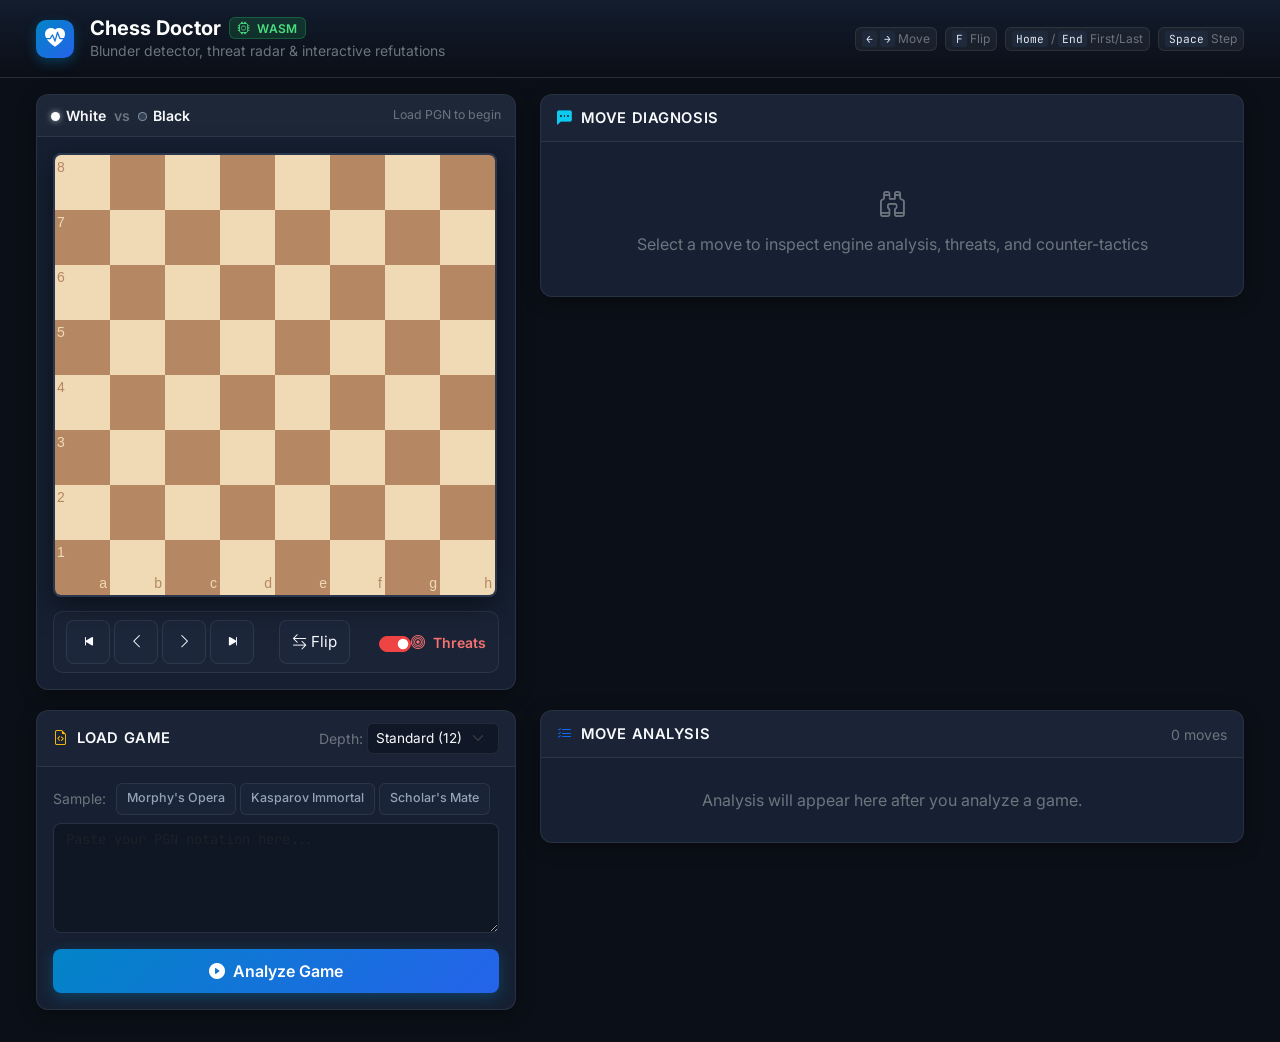
==== templates/index.html @ 9e450add "modernize ui styling with dark theme and mobile responsive layout" ====
<!DOCTYPE html>
<html lang="en">
<head>
    <meta charset="UTF-8">
    <meta name="viewport" content="width=device-width, initial-scale=1.0, viewport-fit=cover">
    <title>Chess Doctor - Intelligent Game Analysis</title>
    
    <!-- Google Fonts: Inter & JetBrains Mono -->
    <link rel="preconnect" href="https://fonts.googleapis.com">
    <link rel="preconnect" href="https://fonts.gstatic.com" crossorigin>
    <link href="https://fonts.googleapis.com/css2?family=Inter:wght@400;500;600;700&family=JetBrains+Mono:wght@400;500;600;700&display=swap" rel="stylesheet">

    <!-- CSS Dependencies -->
    <link rel="stylesheet" href="https://cdn.jsdelivr.net/npm/bootstrap@5.3.2/dist/css/bootstrap.min.css">
    <link rel="stylesheet" href="https://cdn.jsdelivr.net/npm/bootstrap-icons@1.11.1/font/bootstrap-icons.css">
    <link rel="stylesheet" href="css/chessboard-1.0.0.css">
    
    <style>
        :root {
            --bg-base: #0b0f17;
            --bg-surface: #121a29;
            --bg-card: #162032;
            --bg-card-hover: #1c2940;
            --bg-input: #0f1624;
            --border-subtle: rgba(255, 255, 255, 0.08);
            --border-medium: rgba(255, 255, 255, 0.14);
            --text-primary: #f8fafc;
            --text-secondary: #94a3b8;
            --text-muted: #64748b;
            --accent-primary: #38bdf8;
            --accent-hover: #0ea5e9;
            --accent-glow: rgba(56, 189, 248, 0.25);
            
            /* Move qualities */
            --color-blunder: #ef4444;
            --color-mistake: #f97316;
            --color-inaccuracy: #eab308;
            --color-good: #22c55e;
            --color-brilliant: #38bdf8;
            --color-great: #818cf8;
            --color-book: #d97706;
        }

        * {
            box-sizing: border-box;
        }

        body {
            background-color: var(--bg-base);
            color: var(--text-primary);
            font-family: 'Inter', -apple-system, BlinkMacSystemFont, 'Segoe UI', Roboto, sans-serif;
            min-height: 100vh;
            margin: 0;
            padding: 0 0 2rem 0;
            -webkit-font-smoothing: antialiased;
        }

        /* App Header */
        .app-header {
            background: linear-gradient(180deg, #131d2e 0%, rgba(11, 15, 23, 0.8) 100%);
            border-bottom: 1px solid var(--border-subtle);
            padding: 1rem 0;
            backdrop-filter: blur(10px);
            position: sticky;
            top: 0;
            z-index: 100;
        }

        .header-logo {
            display: inline-flex;
            align-items: center;
            justify-content: center;
            width: 38px;
            height: 38px;
            border-radius: 10px;
            background: linear-gradient(135deg, #0284c7 0%, #2563eb 100%);
            color: white;
            box-shadow: 0 4px 12px rgba(2, 132, 199, 0.35);
        }

        .badge-wasm {
            background: rgba(34, 197, 94, 0.15);
            color: #4ade80;
            border: 1px solid rgba(34, 197, 94, 0.3);
            font-size: 0.75rem;
            font-weight: 600;
            letter-spacing: 0.02em;
            padding: 4px 8px;
            border-radius: 6px;
        }

        .hotkey-pill {
            background: rgba(255, 255, 255, 0.05);
            border: 1px solid var(--border-subtle);
            border-radius: 6px;
            padding: 2px 6px;
            font-size: 0.75rem;
        }

        .hotkey-pill kbd {
            background: #1e293b;
            color: #e2e8f0;
            border-radius: 3px;
            padding: 1px 4px;
            font-size: 0.7rem;
            font-family: 'JetBrains Mono', monospace;
        }

        /* Responsive App Layout */
        .max-w-7xl {
            max-width: 1240px;
            margin: 0 auto;
            padding-left: 1rem;
            padding-right: 1rem;
        }

        /* Desktop Layout (min-width: 992px): 2 Columns */
        @media (min-width: 992px) {
            .app-grid {
                display: grid;
                grid-template-columns: minmax(360px, 480px) 1fr;
                grid-template-rows: auto auto;
                column-gap: 1.5rem;
                row-gap: 1.25rem;
                align-items: start;
            }
            .panel-board {
                grid-column: 1;
                grid-row: 1;
            }
            .panel-pgn {
                grid-column: 1;
                grid-row: 2;
                display: block !important;
            }
            .panel-explanation {
                grid-column: 2;
                grid-row: 1;
            }
            .panel-movelist {
                grid-column: 2;
                grid-row: 2;
                display: block !important;
            }
            .panel-mobile-tabs {
                display: none !important;
            }
        }

        /* Mobile Layout (max-width: 991px): 1 Stacked Column */
        @media (max-width: 991px) {
            .app-grid {
                display: flex;
                flex-direction: column;
                gap: 1rem;
            }
            .panel-board {
                order: 1;
            }
            .panel-explanation {
                order: 2;
            }
            .panel-mobile-tabs {
                order: 3;
                display: block !important;
            }
            .panel-movelist {
                order: 4;
            }
            .panel-pgn {
                order: 5;
            }
            .d-mobile-none {
                display: none !important;
            }
        }

        /* Modern Card Component */
        .card-dark {
            background-color: var(--bg-card);
            border: 1px solid var(--border-subtle);
            border-radius: 12px;
            overflow: hidden;
            box-shadow: 0 4px 20px -2px rgba(0, 0, 0, 0.4);
        }

        .card-header-clean {
            background: rgba(255, 255, 255, 0.02);
            border-bottom: 1px solid var(--border-subtle);
            padding: 12px 16px;
        }

        .card-body-clean {
            padding: 16px;
        }

        .panel-title {
            font-size: 0.92rem;
            font-weight: 600;
            color: var(--text-primary);
            text-transform: uppercase;
            letter-spacing: 0.04em;
        }

        /* Chessboard Styling */
        .chessboard-wrapper {
            position: relative;
            width: 100%;
            max-width: 480px;
            margin: 0 auto;
        }

        .board-container {
            position: relative;
            width: 100%;
            overflow: visible;
        }

        #board {
            width: 100%;
            aspect-ratio: 1 / 1;
        }

        /* Style chessboard.js border */
        .board-b72b1 {
            border: 2px solid #2a374f !important;
            border-radius: 8px;
            overflow: hidden;
            box-shadow: 0 8px 30px rgba(0, 0, 0, 0.5);
        }

        #arrow-svg {
            position: absolute;
            top: 0;
            left: 0;
            width: 100%;
            height: 100%;
            pointer-events: none;
            z-index: 1000;
        }

        /* Arrow SVG Styles */
        .arrow-current {
            stroke: rgba(56, 189, 248, 0.85);
            stroke-width: 7px;
        }
        .arrow-better {
            stroke: rgba(34, 197, 94, 0.85);
            stroke-width: 7px;
        }
        .arrow-threat {
            stroke: rgba(239, 68, 68, 0.9);
            stroke-width: 6px;
        }
        .arrow-opponent-threat {
            stroke: rgba(244, 63, 94, 0.9);
            stroke-width: 6px;
            stroke-dasharray: 6, 4;
        }

        .arrow-head-current {
            fill: rgba(56, 189, 248, 0.85);
        }
        .arrow-head-better {
            fill: rgba(34, 197, 94, 0.85);
        }
        .arrow-head-threat {
            fill: rgba(239, 68, 68, 0.9);
        }
        .arrow-head-opponent-threat {
            fill: rgba(244, 63, 94, 0.9);
        }

        /* Square Annotations */
        .square-annotation {
            position: absolute;
            width: 12.5%;
            height: 12.5%;
            z-index: 9999;
            pointer-events: none;
            box-sizing: border-box;
        }

        .square-annotation::before {
            content: attr(data-symbol);
            position: absolute;
            top: 3px;
            right: 3px;
            color: white;
            font-weight: 800;
            font-size: 0.85rem;
            text-align: center;
            font-family: 'JetBrains Mono', monospace;
            border-radius: 50%;
            width: 1.4rem;
            height: 1.4rem;
            display: flex;
            justify-content: center;
            align-items: center;
            line-height: 1;
            box-shadow: 0 2px 8px rgba(0, 0, 0, 0.6);
        }

        .annotation-blunder::before {
            background-color: var(--color-blunder);
        }
        .annotation-mistake::before {
            background-color: var(--color-mistake);
        }
        .annotation-inaccuracy::before {
            background-color: var(--color-inaccuracy);
            color: #0b0f17;
        }

        /* Board Controls Bar */
        .board-controls-bar {
            display: flex;
            align-items: center;
            justify-content: space-between;
            flex-wrap: wrap;
            gap: 8px;
            margin-top: 12px;
            padding: 8px 12px;
            background: rgba(255, 255, 255, 0.02);
            border: 1px solid var(--border-subtle);
            border-radius: 10px;
        }

        .btn-control {
            background: #1c273c;
            color: var(--text-primary);
            border: 1px solid var(--border-subtle);
            border-radius: 8px;
            min-height: 44px;
            min-width: 44px;
            padding: 8px 12px;
            display: inline-flex;
            align-items: center;
            justify-content: center;
            font-size: 0.95rem;
            transition: all 0.15s ease-in-out;
            cursor: pointer;
        }

        .btn-control:hover {
            background: #243350;
            color: var(--accent-primary);
            border-color: rgba(56, 189, 248, 0.3);
        }

        .btn-control:active {
            background: #0284c7;
            color: #ffffff;
            transform: scale(0.98);
        }

        .board-nav-group {
            display: flex;
            gap: 4px;
        }

        .threat-switch-container {
            display: inline-flex;
            align-items: center;
            margin-bottom: 0;
            min-height: 44px;
            padding-left: 2.8em;
        }

        .form-check-input:checked {
            background-color: #ef4444;
            border-color: #ef4444;
        }

        /* Game Info Strip */
        .game-info-strip {
            padding: 10px 14px;
            background: rgba(255, 255, 255, 0.03);
            border-bottom: 1px solid var(--border-subtle);
            font-size: 0.88rem;
        }

        .player-dot {
            display: inline-block;
            width: 9px;
            height: 9px;
            border-radius: 50%;
            margin-right: 6px;
        }
        .white-dot {
            background-color: #f8fafc;
            box-shadow: 0 0 6px rgba(255, 255, 255, 0.6);
        }
        .black-dot {
            background-color: #334155;
            border: 1px solid rgba(255, 255, 255, 0.4);
        }

        /* Mobile Segmented Tabs */
        .segmented-tabs {
            display: flex;
            background: #101726;
            border: 1px solid var(--border-subtle);
            border-radius: 10px;
            padding: 4px;
            gap: 4px;
        }

        .tab-btn {
            flex: 1;
            min-height: 44px;
            border-radius: 8px;
            border: none;
            background: transparent;
            color: var(--text-secondary);
            font-weight: 600;
            font-size: 0.9rem;
            display: inline-flex;
            align-items: center;
            justify-content: center;
            cursor: pointer;
            transition: all 0.15s ease-in-out;
        }

        .tab-btn.active {
            background: #1e293b;
            color: var(--accent-primary);
            box-shadow: 0 2px 8px rgba(0, 0, 0, 0.3);
            border: 1px solid rgba(56, 189, 248, 0.25);
        }

        .badge-count {
            background: rgba(255, 255, 255, 0.1);
            color: var(--text-primary);
            font-size: 0.75rem;
            padding: 2px 6px;
            border-radius: 10px;
            margin-left: 6px;
        }

        /* Move Explanation Card */
        .card-explanation {
            min-height: 180px;
        }

        .move-quality-indicator {
            display: inline-block;
            width: 8px;
            height: 8px;
            border-radius: 50%;
            margin-right: 6px;
            flex-shrink: 0;
        }

        .quality-blunder { background-color: var(--color-blunder); box-shadow: 0 0 6px var(--color-blunder); }
        .quality-mistake { background-color: var(--color-mistake); box-shadow: 0 0 6px var(--color-mistake); }
        .quality-inaccuracy { background-color: var(--color-inaccuracy); box-shadow: 0 0 6px var(--color-inaccuracy); }
        .quality-good { background-color: var(--color-good); }
        .quality-brilliant { background-color: var(--color-brilliant); box-shadow: 0 0 8px var(--color-brilliant); }
        .quality-great { background-color: var(--color-great); }
        .quality-book { background-color: var(--color-book); }

        .blunder { color: var(--color-blunder); font-weight: 600; }
        .mistake { color: var(--color-mistake); font-weight: 600; }
        .inaccuracy { color: var(--color-inaccuracy); font-weight: 600; }
        .good-move { color: var(--color-good); }
        .brilliant { color: var(--color-brilliant); font-weight: bold; text-shadow: 0 0 8px rgba(56, 189, 248, 0.4); }
        .great { color: var(--color-great); font-weight: bold; }
        .book { color: var(--color-book); }

        .badge-quality {
            font-size: 0.75rem;
            font-weight: 700;
            letter-spacing: 0.04em;
            padding: 4px 8px;
            border-radius: 6px;
        }

        .badge-blunder { background: rgba(239, 68, 68, 0.2); color: #f87171; border: 1px solid rgba(239, 68, 68, 0.4); }
        .badge-mistake { background: rgba(249, 115, 22, 0.2); color: #fb923c; border: 1px solid rgba(249, 115, 22, 0.4); }
        .badge-inaccuracy { background: rgba(234, 179, 8, 0.2); color: #facc15; border: 1px solid rgba(234, 179, 8, 0.4); }
        .badge-good-move { background: rgba(34, 197, 94, 0.2); color: #4ade80; border: 1px solid rgba(34, 197, 94, 0.4); }
        .badge-brilliant { background: rgba(56, 189, 248, 0.2); color: #38bdf8; border: 1px solid rgba(56, 189, 248, 0.4); }
        .badge-great { background: rgba(129, 140, 248, 0.2); color: #a5b4fc; border: 1px solid rgba(129, 140, 248, 0.4); }
        .badge-book { background: rgba(217, 119, 6, 0.2); color: #fbbf24; border: 1px solid rgba(217, 119, 6, 0.4); }

        .tag-pill {
            background: rgba(255, 255, 255, 0.05);
            color: var(--text-secondary);
            border: 1px solid var(--border-subtle);
            font-size: 0.75rem;
            font-weight: 500;
            padding: 3px 8px;
            border-radius: 6px;
        }

        .threat-created-box {
            background: rgba(239, 68, 68, 0.1);
            border: 1px solid rgba(239, 68, 68, 0.25);
            border-radius: 8px;
            padding: 10px 12px;
        }

        .text-threat {
            color: #f87171;
        }

        .badge-better {
            background: rgba(34, 197, 94, 0.2);
            color: #4ade80;
            border: 1px solid rgba(34, 197, 94, 0.4);
            font-size: 0.85rem;
            padding: 4px 8px;
        }

        .badge-eval {
            background: #1e293b;
            color: var(--text-primary);
            border: 1px solid var(--border-subtle);
            font-size: 0.85rem;
            padding: 4px 8px;
        }

        /* Variation boxes */
        .variation-box {
            border-radius: 8px;
            padding: 12px;
        }

        .box-refutation {
            background: rgba(239, 68, 68, 0.07);
            border: 1px solid rgba(239, 68, 68, 0.25);
            border-left: 4px solid var(--color-blunder);
        }

        .box-better {
            background: rgba(34, 197, 94, 0.07);
            border: 1px solid rgba(34, 197, 94, 0.25);
            border-left: 4px solid var(--color-good);
        }

        .principal-variation {
            font-family: 'JetBrains Mono', monospace;
            font-size: 0.88rem;
            line-height: 1.5;
            padding: 8px 10px;
            border-radius: 6px;
            background: rgba(0, 0, 0, 0.25);
            color: var(--text-primary);
        }

        .principal-variation.clickable {
            cursor: pointer;
            transition: background-color 0.15s ease-in-out;
        }

        .principal-variation.clickable:hover {
            background-color: rgba(255, 255, 255, 0.08);
        }

        .btn-play-better {
            background: rgba(34, 197, 94, 0.15);
            color: #4ade80;
            border: 1px solid rgba(34, 197, 94, 0.35);
            min-height: 38px;
            border-radius: 6px;
            font-weight: 500;
            font-size: 0.85rem;
            padding: 6px 14px;
            transition: all 0.15s;
        }

        .btn-play-better:hover {
            background: #22c55e;
            color: #0b0f17;
        }

        .btn-play-refutation {
            background: rgba(239, 68, 68, 0.15);
            color: #f87171;
            border: 1px solid rgba(239, 68, 68, 0.35);
            min-height: 38px;
            border-radius: 6px;
            font-weight: 500;
            font-size: 0.85rem;
            padding: 6px 14px;
            transition: all 0.15s;
        }

        .btn-play-refutation:hover {
            background: #ef4444;
            color: white;
        }

        .btn-return {
            background: linear-gradient(135deg, #0284c7 0%, #2563eb 100%);
            border: none;
            color: white;
            font-weight: 600;
            border-radius: 8px;
            box-shadow: 0 4px 14px rgba(2, 132, 199, 0.35);
            transition: all 0.15s;
        }

        .btn-return:hover {
            opacity: 0.95;
            transform: translateY(-1px);
        }

        .alert-danger-dark {
            background: rgba(239, 68, 68, 0.15);
            border: 1px solid rgba(239, 68, 68, 0.3);
            color: #fca5a5;
            border-radius: 8px;
            padding: 10px 14px;
        }

        .alert-success-dark {
            background: rgba(34, 197, 94, 0.15);
            border: 1px solid rgba(34, 197, 94, 0.3);
            color: #86efac;
            border-radius: 8px;
            padding: 10px 14px;
        }

        .alert-info-dark {
            background: rgba(56, 189, 248, 0.15);
            border: 1px solid rgba(56, 189, 248, 0.3);
            color: #bae6fd;
            border-radius: 8px;
            padding: 10px 14px;
        }

        /* Move List Container */
        .analysis-container {
            max-height: 380px;
            overflow-y: auto;
            padding: 6px;
            -webkit-overflow-scrolling: touch;
        }

        /* Sleek dark scrollbars */
        .analysis-container::-webkit-scrollbar,
        .pgn-textarea::-webkit-scrollbar {
            width: 6px;
            height: 6px;
        }
        .analysis-container::-webkit-scrollbar-track,
        .pgn-textarea::-webkit-scrollbar-track {
            background: rgba(255, 255, 255, 0.02);
            border-radius: 4px;
        }
        .analysis-container::-webkit-scrollbar-thumb,
        .pgn-textarea::-webkit-scrollbar-thumb {
            background: rgba(255, 255, 255, 0.15);
            border-radius: 4px;
        }
        .analysis-container::-webkit-scrollbar-thumb:hover,
        .pgn-textarea::-webkit-scrollbar-thumb:hover {
            background: rgba(255, 255, 255, 0.25);
        }

        .move-pair {
            display: grid;
            grid-template-columns: 46px 1fr 1fr;
            align-items: center;
            border-bottom: 1px solid rgba(255, 255, 255, 0.04);
            font-family: 'JetBrains Mono', monospace;
            padding: 2px 4px;
        }

        .move-number {
            color: var(--text-muted);
            font-size: 0.84rem;
            padding-left: 4px;
        }

        .white-move, .black-move {
            padding: 7px 10px;
            min-height: 38px;
            border-radius: 6px;
            cursor: pointer;
            display: flex;
            align-items: center;
            gap: 6px;
            font-size: 0.9rem;
            transition: background-color 0.15s ease-in-out;
            color: #e2e8f0;
        }

        .white-move:hover, .black-move:hover {
            background-color: rgba(255, 255, 255, 0.06);
        }

        .white-move.active, .black-move.active {
            background-color: rgba(56, 189, 248, 0.2);
            color: var(--accent-primary);
            font-weight: 700;
            outline: 1px solid rgba(56, 189, 248, 0.45);
        }

        .empty-state {
            padding: 3rem 1rem;
            text-align: center;
        }

        /* PGN & Controls Card */
        .select-dark {
            background-color: #101726;
            border: 1px solid var(--border-subtle);
            color: var(--text-primary);
            border-radius: 6px;
            font-size: 0.85rem;
        }
        .select-dark:focus {
            background-color: #101726;
            color: var(--text-primary);
            border-color: var(--accent-primary);
            box-shadow: 0 0 0 0.25rem var(--accent-glow);
        }

        .sample-games-bar {
            display: flex;
            align-items: center;
            flex-wrap: wrap;
            gap: 6px;
        }

        .btn-sample {
            background: #1a2438;
            color: var(--text-secondary);
            border: 1px solid var(--border-subtle);
            border-radius: 6px;
            font-size: 0.78rem;
            font-weight: 500;
            padding: 4px 10px;
            min-height: 32px;
            transition: all 0.15s;
        }

        .btn-sample:hover {
            background: #22314d;
            color: var(--accent-primary);
            border-color: rgba(56, 189, 248, 0.3);
        }

        .pgn-textarea {
            background-color: var(--bg-input);
            border: 1px solid var(--border-subtle);
            color: #f1f5f9;
            font-family: 'JetBrains Mono', monospace;
            font-size: 0.86rem;
            line-height: 1.4;
            border-radius: 8px;
            resize: vertical;
        }

        /* Ensure 16px min on mobile to prevent iOS auto-zoom */
        @media (max-width: 768px) {
            .pgn-textarea {
                font-size: 16px;
            }
        }

        .pgn-textarea:focus {
            background-color: var(--bg-input);
            color: #ffffff;
            border-color: var(--accent-primary);
            box-shadow: 0 0 0 0.25rem var(--accent-glow);
        }

        .pulse-glow {
            animation: glowPulse 0.6s ease-out;
        }

        @keyframes glowPulse {
            0% { box-shadow: 0 0 0 0 rgba(56, 189, 248, 0.6); }
            100% { box-shadow: 0 0 0 10px rgba(56, 189, 248, 0); }
        }

        .btn-analyze {
            background: linear-gradient(135deg, #0284c7 0%, #2563eb 100%);
            border: none;
            color: white;
            font-weight: 600;
            min-height: 44px;
            border-radius: 8px;
            box-shadow: 0 4px 14px rgba(2, 132, 199, 0.35);
            transition: all 0.15s;
        }

        .btn-analyze:hover:not(:disabled) {
            opacity: 0.92;
            transform: translateY(-1px);
        }

        .btn-analyze:disabled {
            opacity: 0.6;
            cursor: not-allowed;
        }

        .btn-cancel {
            background: transparent;
            color: #f87171;
            border: 1px solid rgba(239, 68, 68, 0.4);
            min-height: 44px;
            border-radius: 8px;
            font-weight: 500;
            padding: 8px 16px;
        }

        .btn-cancel:hover {
            background: rgba(239, 68, 68, 0.15);
            color: #ef4444;
            border-color: #ef4444;
        }

        .progress-box {
            background: #101726;
            border: 1px solid var(--border-subtle);
            border-radius: 8px;
            padding: 10px 14px;
        }

        .progress-dark {
            background-color: #1e293b;
            border-radius: 6px;
            overflow: hidden;
        }
    </style>
</head>
<body>
    <!-- App Navigation Header -->
    <header class="app-header mb-3">
        <div class="container-fluid max-w-7xl d-flex justify-content-between align-items-center">
            <div class="d-flex align-items-center gap-3">
                <div class="header-logo">
                    <i class="bi bi-heart-pulse-fill fs-5"></i>
                </div>
                <div>
                    <h1 class="h5 mb-0 fw-bold text-white d-flex align-items-center gap-2">
                        Chess Doctor
                        <span class="badge badge-wasm"><i class="bi bi-cpu me-1"></i> WASM</span>
                    </h1>
                    <p class="text-secondary small mb-0 d-none d-sm-block">Blunder detector, threat radar & interactive refutations</p>
                </div>
            </div>
            <div class="d-none d-md-flex align-items-center gap-2 text-secondary small">
                <span class="hotkey-pill"><kbd>←</kbd> <kbd>→</kbd> Move</span>
                <span class="hotkey-pill"><kbd>F</kbd> Flip</span>
                <span class="hotkey-pill"><kbd>Home</kbd> / <kbd>End</kbd> First/Last</span>
                <span class="hotkey-pill"><kbd>Space</kbd> Step</span>
            </div>
        </div>
    </header>

    <!-- Main Content Grid -->
    <main class="container-fluid max-w-7xl">
        <div class="app-grid">
            <!-- 1. BOARD PANEL -->
            <section class="panel-board" aria-label="Chessboard">
                <div class="card-dark card-board">
                    <!-- Game Info Header Strip -->
                    <div class="game-info-strip" id="gameInfo">
                        <div class="d-flex align-items-center justify-content-between">
                            <span class="game-players text-light fw-semibold">
                                <span class="player-dot white-dot"></span>White
                                <span class="text-secondary mx-1">vs</span>
                                <span class="player-dot black-dot"></span>Black
                            </span>
                            <span class="text-secondary small">Load PGN to begin</span>
                        </div>
                    </div>

                    <!-- Chessboard Wrapper with SVG overlay -->
                    <div class="p-3">
                        <div class="chessboard-wrapper">
                            <div class="board-container">
                                <div id="board"></div>
                                <svg id="arrow-svg"></svg>
                            </div>
                        </div>

                        <!-- Board Navigation Controls -->
                        <div class="board-controls-bar">
                            <div class="board-nav-group" role="group" aria-label="Move navigation">
                                <button id="btnFirst" class="btn btn-control" title="First Move (Home)" aria-label="First Move">
                                    <i class="bi bi-skip-start-fill"></i>
                                </button>
                                <button id="btnPrev" class="btn btn-control" title="Previous Move (Left Arrow)" aria-label="Previous Move">
                                    <i class="bi bi-chevron-left"></i>
                                </button>
                                <button id="btnNext" class="btn btn-control" title="Next Move (Right Arrow)" aria-label="Next Move">
                                    <i class="bi bi-chevron-right"></i>
                                </button>
                                <button id="btnLast" class="btn btn-control" title="Last Move (End)" aria-label="Last Move">
                                    <i class="bi bi-skip-end-fill"></i>
                                </button>
                            </div>

                            <button id="btnFlip" class="btn btn-control" title="Flip Board Orientation (F)" aria-label="Flip Board">
                                <i class="bi bi-arrow-left-right me-1"></i> Flip
                            </button>

                            <div class="form-check form-switch threat-switch-container">
                                <input class="form-check-input" type="checkbox" id="toggleThreats" checked>
                                <label class="form-check-label text-threat small fw-semibold" for="toggleThreats">
                                    <i class="bi bi-bullseye me-1"></i> Threats
                                </label>
                            </div>
                        </div>
                    </div>
                </div>
            </section>

            <!-- 2. EXPLANATION PANEL -->
            <section class="panel-explanation" aria-label="Move Analysis Explanation">
                <div class="card-dark card-explanation">
                    <div class="card-header-clean d-flex justify-content-between align-items-center">
                        <span class="panel-title">
                            <i class="bi bi-chat-left-dots-fill text-info me-2"></i>Move Diagnosis
                        </span>
                    </div>
                    <div class="card-body-clean" id="moveExplanation">
                        <div class="empty-state py-4 text-center">
                            <i class="bi bi-binoculars text-secondary fs-3 mb-2 d-block"></i>
                            <p class="text-secondary mb-0">Select a move to inspect engine analysis, threats, and counter-tactics</p>
                        </div>
                    </div>
                </div>
            </section>

            <!-- 3. MOBILE TABS SWITCHER (Visible only < 992px) -->
            <div class="panel-mobile-tabs">
                <div class="segmented-tabs w-100">
                    <button type="button" class="tab-btn active" id="tabPgnBtn">
                        <i class="bi bi-file-earmark-text me-1"></i> Game & PGN
                    </button>
                    <button type="button" class="tab-btn" id="tabMovesBtn">
                        <i class="bi bi-list-ol me-1"></i> Moves <span id="movesBadge" class="badge-count">0</span>
                    </button>
                </div>
            </div>

            <!-- 4. MOVELIST PANEL -->
            <section class="panel-movelist d-mobile-none" id="panelMovelist" aria-label="Move List">
                <div class="card-dark card-movelist">
                    <div class="card-header-clean d-flex justify-content-between align-items-center">
                        <span class="panel-title">
                            <i class="bi bi-list-check text-primary me-2"></i>Move Analysis
                        </span>
                        <span id="moveCountSummary" class="text-secondary small">0 moves</span>
                    </div>
                    <div class="analysis-container" id="analysisContainer">
                        <div class="empty-state py-4 text-center">
                            <p class="text-secondary mb-0">Analysis will appear here after you analyze a game.</p>
                        </div>
                    </div>
                </div>
            </section>

            <!-- 5. PGN INPUT & ENGINE SETTINGS PANEL -->
            <section class="panel-pgn" id="panelPgn" aria-label="PGN Input and Engine Settings">
                <div class="card-dark card-pgn">
                    <div class="card-header-clean d-flex justify-content-between align-items-center flex-wrap gap-2">
                        <span class="panel-title">
                            <i class="bi bi-file-earmark-code text-warning me-2"></i>Load Game
                        </span>
                        <div class="d-flex align-items-center gap-1">
                            <label for="analysisDepth" class="small text-secondary mb-0">Depth:</label>
                            <select id="analysisDepth" class="form-select form-select-sm select-dark" style="width: auto;" title="Higher depth provides deeper tactics and higher accuracy">
                                <option value="10">Fast (10)</option>
                                <option value="12" selected>Standard (12)</option>
                                <option value="14">Deep (14)</option>
                                <option value="16">Master (16)</option>
                            </select>
                        </div>
                    </div>
                    <div class="card-body-clean">
                        <!-- Sample Games Quick Picks -->
                        <div class="sample-games-bar mb-2">
                            <span class="small text-secondary me-1">Sample:</span>
                            <div class="d-flex flex-wrap gap-1">
                                <button type="button" class="btn btn-sample" data-sample="opera" title="Paul Morphy's famous 1858 Opera Game sacrifice masterpiece">Morphy's Opera</button>
                                <button type="button" class="btn btn-sample" data-sample="kasparov" title="Kasparov vs Topalov 1999 immortal tactical king hunt">Kasparov Immortal</button>
                                <button type="button" class="btn btn-sample" data-sample="scholar" title="Fast 4-move blunder and checkmate demonstration">Scholar's Mate</button>
                            </div>
                        </div>

                        <!-- PGN Textarea -->
                        <textarea class="form-control pgn-textarea" id="pgnInput" rows="5" placeholder="Paste your PGN notation here..."></textarea>

                        <div class="d-flex align-items-center gap-2 mt-3">
                            <button id="analyzeBtn" class="btn btn-analyze flex-grow-1">
                                <i class="bi bi-play-circle-fill me-1"></i> Analyze Game
                            </button>
                            <button id="cancelAnalyzeBtn" class="btn btn-cancel d-none">
                                <i class="bi bi-x-circle me-1"></i> Cancel
                            </button>
                        </div>

                        <!-- In-Browser Analysis Progress Bar -->
                        <div id="analysisProgressContainer" class="progress-box mt-3 d-none">
                            <div class="d-flex justify-content-between align-items-center mb-1">
                                <span id="progressText" class="small fw-semibold text-info">Initializing Stockfish WASM...</span>
                                <span id="progressPercent" class="badge bg-info text-dark font-monospace">0%</span>
                            </div>
                            <div class="progress progress-dark" style="height: 8px;">
                                <div id="progressBar" class="progress-bar progress-bar-striped progress-bar-animated bg-info" role="progressbar" style="width: 0%"></div>
                            </div>
                        </div>
                    </div>
                </div>
            </section>
        </div>
    </main>

    <!-- JavaScript Dependencies -->
    <script src="https://cdn.jsdelivr.net/npm/bootstrap@5.3.2/dist/js/bootstrap.bundle.min.js"></script>
    <script src="https://cdn.jsdelivr.net/npm/jquery@3.7.1/dist/jquery.min.js"></script>
    <script src="js/chess.min.js"></script>
    <script src="js/chessboard-1.0.0.js"></script>
    <script src="js/chess-evaluator.js"></script>
    <script src="js/opening-detector.js"></script>
    <script src="js/situation-recognizer.js"></script>
    <script src="js/browser-analyzer.js"></script>
    <script>
        $(document).ready(function() {
            // Initialize Chessboard & Chess engine state
            const board = Chessboard('board', {
                position: 'start',
                pieceTheme: 'img/chesspieces/wikipedia/{piece}.png'
            });
            const chess = new Chess();
            let analysisData = null;
            let currentMoveIndex = -1;
            let moves = [];
            let moveHistory = [];
            let isPlayingVariation = false;
            let animationSpeed = 1000;
            let animationTimeout = null;
            let browserDoctor = null;

            // Sample games presets
            const SAMPLE_GAMES = {
                opera: `[Event "Paris"]\n[Site "Paris FRA"]\n[Date "1858.??.??"]\n[White "Paul Morphy"]\n[Black "Duke Karl / Count Isouard"]\n[Result "1-0"]\n\n1. e4 e5 2. Nf3 d6 3. d4 Bg4 4. dxe5 Bxf3 5. Qxf3 dxe5 6. Bc4 Nf6 7. Qb3 Qe7 8. Nc3 c6 9. Bg5 b5 10. Nxb5 cxb5 11. Bxb5+ Nbd7 12. O-O-O Rd8 13. Rxd7 Rxd7 14. Rd1 Qe6 15. Bxd7+ Nxd7 16. Qb8+ Nxb8 17. Rd8# 1-0`,
                scholar: `[Event "Casual Game"]\n[Site "Chess Doctor"]\n[Date "2024.??.??"]\n[White "Scholar's Attacker"]\n[Black "Defender"]\n[Result "1-0"]\n\n1. e4 e5 2. Qh5 Nc6 3. Bc4 Nf6 4. Qxf7# 1-0`,
                kasparov: `[Event "Hoogovens"]\n[Site "Wijk aan Zee NED"]\n[Date "1999.01.20"]\n[White "Garry Kasparov"]\n[Black "Veselin Topalov"]\n[Result "1-0"]\n\n1. e4 d6 2. d4 Nf6 3. Nc3 g6 4. Be3 Bg7 5. Qd2 c6 6. f3 b5 7. Nge2 Nbd7 8. Bh6 Bxh6 9. Qxh6 Bb7 10. a3 e5 11. O-O-O Qe7 12. Kb1 a6 13. Nc1 O-O-O 14. Nb3 exd4 15. Rxd4 c5 16. Rd1 Nb6 17. g3 Kb8 18. Na5 Ba8 19. Bh3 d5 20. Qf4+ Ka7 21. Rhe1 d4 22. Nd5 Nbxd5 23. exd5 Qd6 24. Rxd4 cxd4 25. Re7+ Kb6 26. Qxd4+ Kxa5 27. b4+ Ka4 28. Qc3 Qxd5 29. Ra7 Bb7 30. Rxb7 Qc4 31. Qxf6 Kxa3 32. Qxa6+ Kxb4 33. c3+ Kxc3 34. Qa1+ Kd2 35. Qb2+ Kd1 36. Bf1 Rd2 37. Rd7 Rxd7 38. Bxc4 bxc4 39. Qxh8 Rd3 40. Qa8 c3 41. Qa4+ Ke1 42. f4 f5 43. Kc1 Rd2 44. Qa7 1-0`
            };

            // DOM elements
            const pgnInput = document.getElementById('pgnInput');
            const analyzeBtn = document.getElementById('analyzeBtn');
            const cancelAnalyzeBtn = document.getElementById('cancelAnalyzeBtn');
            const analysisContainer = document.getElementById('analysisContainer');
            const moveExplanation = document.getElementById('moveExplanation');
            const gameInfo = document.getElementById('gameInfo');
            const btnFirst = document.getElementById('btnFirst');
            const btnPrev = document.getElementById('btnPrev');
            const btnNext = document.getElementById('btnNext');
            const btnLast = document.getElementById('btnLast');
            const btnFlip = document.getElementById('btnFlip');
            const arrowSvg = document.getElementById('arrow-svg');
            const boardContainer = document.querySelector('.board-container');
            const tabMovesBtn = document.getElementById('tabMovesBtn');
            const tabPgnBtn = document.getElementById('tabPgnBtn');
            const panelMovelist = document.getElementById('panelMovelist');
            const panelPgn = document.getElementById('panelPgn');
            const toggleThreats = document.getElementById('toggleThreats');

            // Responsive Mobile Tab Switcher
            function switchMobileTab(tab) {
                if (!tabMovesBtn || !tabPgnBtn || !panelMovelist || !panelPgn) return;
                if (tab === 'moves') {
                    tabMovesBtn.classList.add('active');
                    tabPgnBtn.classList.remove('active');
                    panelMovelist.classList.remove('d-mobile-none');
                    panelPgn.classList.add('d-mobile-none');
                } else {
                    tabPgnBtn.classList.add('active');
                    tabMovesBtn.classList.remove('active');
                    panelPgn.classList.remove('d-mobile-none');
                    panelMovelist.classList.add('d-mobile-none');
                }
            }

            if (tabMovesBtn && tabPgnBtn) {
                tabMovesBtn.addEventListener('click', () => switchMobileTab('moves'));
                tabPgnBtn.addEventListener('click', () => switchMobileTab('pgn'));
            }

            // Ensure SVG dimensions match board exactly
            function updateSvgDimensions() {
                const boardEl = document.getElementById('board');
                if (boardEl && arrowSvg) {
                    const boardRect = boardEl.getBoundingClientRect();
                    arrowSvg.setAttribute('width', boardRect.width);
                    arrowSvg.setAttribute('height', boardRect.width);
                }
            }
            
            setTimeout(updateSvgDimensions, 100);

            // Set up SVG arrowhead marker definitions
            setupArrowMarkers();

            // Event listeners
            analyzeBtn.addEventListener('click', analyzeGame);
            if (cancelAnalyzeBtn) {
                cancelAnalyzeBtn.addEventListener('click', function() {
                    if (browserDoctor) {
                        browserDoctor.cancel();
                    }
                });
            }

            btnFirst.addEventListener('click', goToFirstMove);
            btnPrev.addEventListener('click', goToPrevMove);
            btnNext.addEventListener('click', goToNextMove);
            btnLast.addEventListener('click', goToLastMove);
            
            // Flip board functionality
            function flipBoard() {
                board.flip();
                updateSvgDimensions();
                if (currentMoveIndex >= 0) {
                    drawMoveArrows(currentMoveIndex);
                }
            }
            if (btnFlip) {
                btnFlip.addEventListener('click', flipBoard);
            }

            if (toggleThreats) {
                toggleThreats.addEventListener('change', function() {
                    if (currentMoveIndex >= 0) {
                        drawMoveArrows(currentMoveIndex);
                    }
                });
            }

            // Sample games button click handler
            document.querySelectorAll('.btn-sample').forEach(btn => {
                btn.addEventListener('click', function() {
                    const sampleKey = this.dataset.sample;
                    if (SAMPLE_GAMES[sampleKey]) {
                        pgnInput.value = SAMPLE_GAMES[sampleKey];
                        pgnInput.classList.add('pulse-glow');
                        setTimeout(() => pgnInput.classList.remove('pulse-glow'), 600);
                        
                        if (sampleKey === 'kasparov') {
                            const depthEl = document.getElementById('analysisDepth');
                            if (depthEl) depthEl.value = '10';
                        }
                    }
                });
            });

            // Keyboard navigation listener (←, →, Home, End, F, Space)
            document.addEventListener('keydown', function(e) {
                const activeTag = document.activeElement ? document.activeElement.tagName.toLowerCase() : '';
                if (activeTag === 'input' || activeTag === 'textarea' || activeTag === 'select') {
                    return;
                }

                if (e.key === 'ArrowLeft') {
                    e.preventDefault();
                    goToPrevMove();
                } else if (e.key === 'ArrowRight') {
                    e.preventDefault();
                    goToNextMove();
                } else if (e.key === 'Home') {
                    e.preventDefault();
                    goToFirstMove();
                } else if (e.key === 'End') {
                    e.preventDefault();
                    goToLastMove();
                } else if (e.key === 'f' || e.key === 'F') {
                    e.preventDefault();
                    flipBoard();
                } else if (e.key === ' ' || e.code === 'Space') {
                    e.preventDefault();
                    if (isPlayingVariation) {
                        returnToGamePosition();
                    } else {
                        goToNextMove();
                    }
                }
            });

            // Set up SVG arrow markers
            function setupArrowMarkers() {
                const defs = document.createElementNS('http://www.w3.org/2000/svg', 'defs');
                
                const createMarker = (id, className) => {
                    const marker = document.createElementNS('http://www.w3.org/2000/svg', 'marker');
                    marker.setAttribute('id', id);
                    marker.setAttribute('markerWidth', '6');
                    marker.setAttribute('markerHeight', '4');
                    marker.setAttribute('refX', '4');
                    marker.setAttribute('refY', '2');
                    marker.setAttribute('orient', 'auto');
                    const polygon = document.createElementNS('http://www.w3.org/2000/svg', 'polygon');
                    polygon.setAttribute('points', '0 0, 6 2, 0 4');
                    polygon.setAttribute('class', className);
                    marker.appendChild(polygon);
                    return marker;
                };

                defs.appendChild(createMarker('arrowhead-current', 'arrow-head-current'));
                defs.appendChild(createMarker('arrowhead-better', 'arrow-head-better'));
                defs.appendChild(createMarker('arrowhead-threat', 'arrow-head-threat'));
                defs.appendChild(createMarker('arrowhead-opponent-threat', 'arrow-head-opponent-threat'));

                arrowSvg.appendChild(defs);
            }

            // Handle completed game analysis data
            function handleAnalysisResult(data) {
                if (!data) return;
                
                analysisData = data;
                displayGameInfo(data.game_info || {});
                moves = data.moves || [];
                
                if (moves.length === 0) {
                    analysisContainer.innerHTML = '<div class="alert alert-warning m-2">No moves were analyzed. Please check your PGN format.</div>';
                    return;
                }

                preprocessMoves();
                displayAnalysis(moves);
                goToFirstMove();

                // On mobile, switch to Moves tab automatically when ready
                if (window.innerWidth < 992) {
                    switchMobileTab('moves');
                }
            }

            // Analyze game function (In-Browser WebAssembly)
            async function analyzeGame() {
                const pgn = pgnInput.value.trim();
                if (!pgn) {
                    alert('Please paste a PGN to analyze or select a sample game.');
                    return;
                }
                
                const analysisDepth = parseInt(document.getElementById('analysisDepth')?.value || '12', 10);

                chess.reset();
                board.position('start');
                clearArrows();
                clearSquareAnnotations();
                analysisContainer.innerHTML = '<div class="empty-state py-4 text-center"><p class="text-secondary mb-0">Engine analyzing positions...</p></div>';
                moveExplanation.innerHTML = `
                    <div class="empty-state py-4 text-center">
                        <i class="bi bi-hourglass-split text-info fs-3 mb-2 d-block"></i>
                        <p class="text-secondary mb-0">Analyzing moves with Stockfish WASM (Depth ${analysisDepth})...</p>
                    </div>`;
                currentMoveIndex = -1;
                moveHistory = [];

                const progressContainer = document.getElementById('analysisProgressContainer');
                const progressBar = document.getElementById('progressBar');
                const progressText = document.getElementById('progressText');
                const progressPercent = document.getElementById('progressPercent');
                const cancelBtn = document.getElementById('cancelAnalyzeBtn');

                if (progressContainer) progressContainer.classList.remove('d-none');
                if (cancelBtn) cancelBtn.classList.remove('d-none');
                analyzeBtn.disabled = true;
                if (progressBar) progressBar.style.width = '0%';
                if (progressPercent) progressPercent.textContent = '0%';
                if (progressText) progressText.textContent = `Initializing Stockfish WASM (Depth ${analysisDepth})...`;

                if (!browserDoctor) {
                    browserDoctor = new BrowserChessDoctor();
                }

                const onProgress = (prog) => {
                    if (progressBar) progressBar.style.width = `${prog.percentage}%`;
                    if (progressPercent) progressPercent.textContent = `${prog.percentage}%`;
                    if (progressText) {
                        progressText.textContent = `Move ${prog.ply} of ${prog.totalPlies} (${prog.move}) • Depth ${prog.depth || analysisDepth}`;
                    }
                };

                try {
                    const data = await browserDoctor.analyzeGame(pgn, onProgress, analysisDepth);
                    if (data.errors && data.errors.length > 0 && (!data.moves || data.moves.length === 0)) {
                        throw new Error(data.errors.join(', '));
                    }
                    handleAnalysisResult(data);
                } catch (error) {
                    analysisContainer.innerHTML = `<div class="alert alert-danger m-2">${error.message}</div>`;
                    console.error('Browser analysis error:', error);
                } finally {
                    if (progressContainer) progressContainer.classList.add('d-none');
                    if (cancelBtn) cancelBtn.classList.add('d-none');
                    analyzeBtn.disabled = false;
                }
            }

            // Preprocess moves to calculate from/to squares
            function preprocessMoves() {
                chess.reset();
                moveHistory = [];
                
                moves.forEach((move, index) => {
                    try {
                        const currentFen = chess.fen();
                        const chessMove = chess.move(move.move);
                        
                        if (chessMove) {
                            moveHistory.push({
                                from: chessMove.from,
                                to: chessMove.to,
                                fen: currentFen
                            });
                            
                            if (move.quality !== 'good move' && move.analysis && move.analysis.best_move) {
                                const tempChess = new Chess(currentFen);
                                try {
                                    let betterMove = null;
                                    try {
                                        betterMove = tempChess.move(move.analysis.best_move);
                                    } catch (e) {
                                        if (move.analysis.best_move.length >= 4) {
                                            try {
                                                betterMove = tempChess.move({
                                                    from: move.analysis.best_move.substring(0, 2),
                                                    to: move.analysis.best_move.substring(2, 4),
                                                    promotion: move.analysis.best_move.length > 4 ? move.analysis.best_move[4] : undefined
                                                });
                                            } catch (e2) {}
                                        }
                                    }
                                    
                                    if (!betterMove && move.analysis.principal_variation) {
                                        const pvMoves = parsePrincipalVariation(move.analysis.principal_variation, currentFen);
                                        if (pvMoves.length > 0) {
                                            betterMove = {
                                                from: pvMoves[0].from,
                                                to: pvMoves[0].to,
                                                san: pvMoves[0].san,
                                                promotion: pvMoves[0].promotion
                                            };
                                        }
                                    }
                                    
                                    if (betterMove) {
                                        moves[index].betterMoveData = {
                                            from: betterMove.from,
                                            to: betterMove.to,
                                            san: betterMove.san,
                                            promotion: betterMove.promotion
                                        };
                                    }
                                } catch (e) {
                                    console.error('Error parsing better move:', move.analysis.best_move, e);
                                }
                            }
                        }
                    } catch (e) {
                        console.error('Error preprocessing move:', move.move, e);
                    }
                });
                
                chess.reset();
            }

            // Display game info in top header strip
            function displayGameInfo(info) {
                if (!info) return;
                const whitePlayer = info.white || 'White';
                const blackPlayer = info.black || 'Black';
                const event = info.event || '';
                const date = info.date || '';
                const result = info.result || '';
                
                gameInfo.innerHTML = `
                    <div class="d-flex align-items-center justify-content-between flex-wrap gap-1">
                        <div class="d-flex align-items-center gap-2">
                            <span class="game-players text-light fw-bold">
                                <span class="player-dot white-dot"></span>${whitePlayer}
                                <span class="text-secondary mx-1">vs</span>
                                <span class="player-dot black-dot"></span>${blackPlayer}
                            </span>
                            ${result ? `<span class="badge bg-dark text-light border border-secondary small">${result}</span>` : ''}
                        </div>
                        ${(event || date) ? `<div class="text-secondary small text-truncate" style="max-width: 250px;">${event ? event : ''}${event && date ? ' • ' : ''}${date ? date : ''}</div>` : ''}
                    </div>
                `;
            }

            // Display analysis move pairs
            function displayAnalysis(moves) {
                if (!moves || moves.length === 0) {
                    analysisContainer.innerHTML = '<div class="empty-state py-4 text-center"><p class="text-secondary mb-0">No moves to analyze.</p></div>';
                    return;
                }
                
                const movesByNumber = {};
                moves.forEach(move => {
                    if (!movesByNumber[move.move_number]) {
                        movesByNumber[move.move_number] = { white: null, black: null };
                    }
                    if (move.is_white) {
                        movesByNumber[move.move_number].white = move;
                    } else {
                        movesByNumber[move.move_number].black = move;
                    }
                });
                
                let html = '<div class="move-list-table">';
                
                Object.keys(movesByNumber).sort((a, b) => parseInt(a) - parseInt(b)).forEach(moveNumber => {
                    const movePair = movesByNumber[moveNumber];
                    html += `<div class="move-pair">`;
                    html += `<div class="move-number">${moveNumber}.</div>`;
                    
                    // White move
                    if (movePair.white) {
                        const whiteIndex = moves.findIndex(m => m.move_number === parseInt(moveNumber) && m.is_white);
                        const whiteQuality = getQualityClass(movePair.white.detailed_quality || movePair.white.quality);
                        const dotClass = whiteQuality === 'good-move' ? 'good' : whiteQuality;
                        html += `<div class="white-move ${whiteQuality}" data-index="${whiteIndex}" id="move-${whiteIndex}">`;
                        html += `<span class="move-quality-indicator quality-${dotClass}"></span>`;
                        html += `<span>${movePair.white.move}</span>`;
                        html += `</div>`;
                    } else {
                        html += `<div class="white-move"></div>`;
                    }
                    
                    // Black move
                    if (movePair.black) {
                        const blackIndex = moves.findIndex(m => m.move_number === parseInt(moveNumber) && !m.is_white);
                        const blackQuality = getQualityClass(movePair.black.detailed_quality || movePair.black.quality);
                        const dotClass = blackQuality === 'good-move' ? 'good' : blackQuality;
                        html += `<div class="black-move ${blackQuality}" data-index="${blackIndex}" id="move-${blackIndex}">`;
                        html += `<span class="move-quality-indicator quality-${dotClass}"></span>`;
                        html += `<span>${movePair.black.move}</span>`;
                        html += `</div>`;
                    } else {
                        html += `<div class="black-move"></div>`;
                    }
                    
                    html += `</div>`;
                });
                
                html += '</div>';
                analysisContainer.innerHTML = html;
                
                const movesBadge = document.getElementById('movesBadge');
                if (movesBadge) movesBadge.textContent = moves.length;
                const moveCountSummary = document.getElementById('moveCountSummary');
                if (moveCountSummary) moveCountSummary.textContent = `${moves.length} moves`;

                // Add click event to move items
                document.querySelectorAll('.white-move, .black-move').forEach(item => {
                    if (item.dataset.index) {
                        item.addEventListener('click', function() {
                            const index = parseInt(this.dataset.index);
                            goToMove(index);
                        });
                    }
                });
            }

            // Show move explanation in diagnosis card
            function showMoveExplanation(index) {
                if (index < 0 || index >= moves.length) {
                    moveExplanation.innerHTML = `
                        <div class="empty-state py-4 text-center">
                            <i class="bi bi-binoculars text-secondary fs-3 mb-2 d-block"></i>
                            <p class="text-secondary mb-0">Select a move to inspect engine analysis, threats, and counter-tactics</p>
                        </div>`;
                    return;
                }
                
                const move = moves[index];
                let html = '';
                
                const playerName = move.player || (move.is_white ? 'White' : 'Black');
                const qualityTitle = (move.detailed_quality || move.quality || 'move').toUpperCase();
                const qualityClass = getQualityClass(move.detailed_quality || move.quality);
                
                let evalText = (move.evaluation !== undefined && move.evaluation !== null) ? `${move.evaluation}` : '';
                if (evalText && !evalText.startsWith('+') && !evalText.startsWith('-') && !evalText.startsWith('#')) {
                    evalText = '+' + evalText;
                }

                html += `
                    <div class="d-flex align-items-center justify-content-between mb-3 pb-2 border-bottom border-secondary border-opacity-25 flex-wrap gap-2">
                        <div class="d-flex align-items-center gap-2 flex-wrap">
                            <span class="badge ${move.is_white ? 'bg-light text-dark fw-bold' : 'bg-dark text-light border border-secondary fw-bold'} px-2 py-1">${playerName}</span>
                            <span class="fs-5 fw-bold font-monospace text-light">${move.move}</span>
                            <span class="badge badge-quality badge-${qualityClass}">${qualityTitle}</span>
                        </div>
                        ${evalText ? `<span class="badge badge-eval font-monospace">${evalText}</span>` : ''}
                    </div>`;
                
                // Tactical / positional tags
                if (move.tags && move.tags.length > 0) {
                    html += `<div class="mb-3 d-flex flex-wrap gap-1">`;
                    move.tags.forEach(tag => {
                        html += `<span class="tag-pill"><i class="bi bi-tag-fill me-1 opacity-50"></i>${tag}</span>`;
                    });
                    html += `</div>`;
                }
                
                if (move.analysis) {
                    // Threat created by the played move
                    if (move.analysis.threats_created && move.analysis.threats_created.length > 0) {
                        html += `
                            <div class="threat-created-box mb-3">
                                <div class="d-flex align-items-center text-threat fw-semibold mb-1 small">
                                    <i class="bi bi-bullseye me-2"></i> Threat created:
                                </div>
                                <div class="d-flex flex-wrap gap-1">
                                    ${move.analysis.threats_created.map(t => `<span class="badge bg-danger-subtle text-danger border border-danger-subtle">${t.description}</span>`).join(' ')}
                                </div>
                            </div>`;
                    }

                    if (move.quality !== 'good move' && move.analysis.best_move) {
                        html += `
                            <div class="mb-2 d-flex align-items-center gap-2">
                                <span class="text-secondary small fw-semibold">Better move:</span>
                                <span class="badge badge-better font-monospace">${move.analysis.best_move}</span>
                            </div>`;
                    }
                    
                    if (move.analysis.refutation) {
                        html += `
                            <div class="mb-2 d-flex align-items-center gap-2">
                                <span class="text-threat small fw-semibold"><i class="bi bi-exclamation-triangle-fill me-1"></i> Opponent's threat:</span>
                                <span class="badge bg-danger-subtle text-danger border border-danger-subtle font-monospace">${move.analysis.refutation}</span>
                            </div>`;
                    }
                    
                    if (move.analysis.explanation) {
                        html += `
                            <div class="mb-3 text-light">
                                <p class="mb-0 lh-base small">${move.analysis.explanation}</p>
                            </div>`;
                    }
                    
                    // Punishing continuation (Refutation line)
                    if (move.quality !== 'good move' && move.analysis.refutation_variation) {
                        html += `
                            <div class="variation-box box-refutation mb-3">
                                <div class="d-flex align-items-center justify-content-between mb-2">
                                    <span class="text-threat fw-semibold small">
                                        <i class="bi bi-shield-slash me-1"></i> Punishing line (why this move is bad):
                                    </span>
                                </div>
                                <div class="principal-variation refutation-line clickable" data-index="${index}" data-type="refutation">${move.analysis.refutation_variation}</div>
                                <div class="mt-2 d-flex align-items-center gap-2">
                                    <button class="btn btn-sm btn-play-refutation play-refutation-button" data-index="${index}">
                                        <i class="bi bi-play-fill me-1"></i> Play punishment line
                                    </button>
                                </div>
                            </div>`;
                    }

                    // Recommended line
                    if (move.analysis.principal_variation) {
                        html += `
                            <div class="variation-box box-better mb-3">
                                <div class="d-flex align-items-center justify-content-between mb-2">
                                    <span class="text-success fw-semibold small">
                                        <i class="bi bi-check-circle me-1"></i> Recommended line:
                                    </span>
                                </div>
                                <div class="principal-variation clickable" data-index="${index}" data-type="better">${move.analysis.principal_variation}</div>
                                <div class="mt-2 d-flex align-items-center gap-2 flex-wrap">
                                    <button class="btn btn-sm btn-play-better play-button" data-index="${index}">
                                        <i class="bi bi-play-fill me-1"></i> Play better line
                                    </button>
                                    <div class="d-flex align-items-center gap-1 ms-auto">
                                        <span class="small text-secondary">Speed:</span>
                                        <select id="speedControl" class="form-select form-select-sm select-dark py-0 px-2" style="width: auto; height: 32px;">
                                            <option value="2000">Slow</option>
                                            <option value="1000" selected>Normal</option>
                                            <option value="500">Fast</option>
                                            <option value="200">Very Fast</option>
                                        </select>
                                    </div>
                                </div>
                            </div>`;
                    }
                } else {
                    html += '<p class="text-secondary mb-0">This move is considered good.</p>';
                }
                
                moveExplanation.innerHTML = html;
                
                moveExplanation.querySelectorAll('.principal-variation.clickable').forEach(el => {
                    el.addEventListener('click', function() {
                        const idx = parseInt(this.dataset.index);
                        const type = this.dataset.type || 'better';
                        playVariation(idx, type);
                    });
                });
                
                const playButton = moveExplanation.querySelector('.play-button');
                if (playButton) {
                    playButton.addEventListener('click', function() {
                        const idx = parseInt(this.dataset.index);
                        playVariation(idx, 'better');
                    });
                }

                const playRefutationBtn = moveExplanation.querySelector('.play-refutation-button');
                if (playRefutationBtn) {
                    playRefutationBtn.addEventListener('click', function() {
                        const idx = parseInt(this.dataset.index);
                        playVariation(idx, 'refutation');
                    });
                }
            }

            // Draw arrows on the board
            function drawMoveArrows(index) {
                clearArrows();
                clearSquareAnnotations();
                updateSvgDimensions();
                
                if (index < 0 || index >= moves.length) return;
                
                const move = moves[index];
                const showThreats = toggleThreats ? toggleThreats.checked : true;
                
                if (moveHistory[index]) {
                    const moveData = moveHistory[index];
                    drawArrow(moveData.from, moveData.to, 'current');
                    
                    if (move.quality === 'blunder' || move.quality === 'mistake' || move.quality === 'inaccuracy') {
                        addSquareAnnotation(moveData.to, move.quality);
                    }
                    
                    if (move.quality !== 'good move' && move.betterMoveData) {
                        drawArrow(move.betterMoveData.from, move.betterMoveData.to, 'better');
                    }

                    if (showThreats && move.analysis && move.analysis.threats_created && move.analysis.threats_created.length > 0) {
                        const threat = move.analysis.threats_created[0];
                        drawArrow(threat.from, threat.to, 'threat');
                    }

                    if (showThreats && move.quality !== 'good move' && move.analysis && move.analysis.refutation_from && move.analysis.refutation_to) {
                        drawArrow(move.analysis.refutation_from, move.analysis.refutation_to, 'opponent-threat');
                    }
                }
            }

            // Draw SVG arrow on board with board-orientation awareness
            function drawArrow(from, to, type) {
                const boardEl = document.getElementById('board');
                if (!boardEl) return;
                const boardRect = boardEl.getBoundingClientRect();
                const squareSize = boardRect.width / 8;
                
                const isFlipped = board.orientation() === 'black';
                const fromFile = isFlipped ? 7 - (from.charCodeAt(0) - 97) : (from.charCodeAt(0) - 97);
                const fromRank = isFlipped ? parseInt(from.charAt(1)) - 1 : 8 - parseInt(from.charAt(1));
                const toFile = isFlipped ? 7 - (to.charCodeAt(0) - 97) : (to.charCodeAt(0) - 97);
                const toRank = isFlipped ? parseInt(to.charAt(1)) - 1 : 8 - parseInt(to.charAt(1));
                
                const fromX = (fromFile + 0.5) * squareSize;
                const fromY = (fromRank + 0.5) * squareSize;
                const toX = (toFile + 0.5) * squareSize;
                const toY = (toRank + 0.5) * squareSize;
                
                const angle = Math.atan2(toY - fromY, toX - fromX);
                const shortenBy = squareSize * 0.25;
                const adjustedToX = toX - shortenBy * Math.cos(angle);
                const adjustedToY = toY - shortenBy * Math.sin(angle);
                
                const arrow = document.createElementNS('http://www.w3.org/2000/svg', 'line');
                arrow.setAttribute('x1', fromX);
                arrow.setAttribute('y1', fromY);
                arrow.setAttribute('x2', adjustedToX);
                arrow.setAttribute('y2', adjustedToY);
                arrow.setAttribute('class', `arrow-${type}`);
                arrow.setAttribute('marker-end', `url(#arrowhead-${type})`);
                
                arrowSvg.appendChild(arrow);
            }

            // Clear all arrows from the board
            function clearArrows() {
                const defs = arrowSvg.querySelector('defs');
                arrowSvg.innerHTML = '';
                if (defs) {
                    arrowSvg.appendChild(defs);
                } else {
                    setupArrowMarkers();
                }
            }

            // Add square annotation for poor moves with board-orientation awareness
            function addSquareAnnotation(square, moveQuality) {
                clearSquareAnnotations();
                if (!square || !moveQuality || moveQuality === 'good move') return;
                
                const isFlipped = board.orientation() === 'black';
                const file = isFlipped ? 7 - (square.charCodeAt(0) - 97) : (square.charCodeAt(0) - 97);
                const rank = isFlipped ? parseInt(square.charAt(1)) - 1 : 8 - parseInt(square.charAt(1));
                
                let symbol = '';
                switch(moveQuality) {
                    case 'blunder': symbol = '??'; break;
                    case 'mistake': symbol = '?'; break;
                    case 'inaccuracy': symbol = '?!'; break;
                }
                
                const annotation = document.createElement('div');
                annotation.className = `square-annotation annotation-${moveQuality.replace(' ', '-')}`;
                annotation.style.left = `${file * 12.5}%`;
                annotation.style.top = `${rank * 12.5}%`;
                annotation.setAttribute('data-symbol', symbol);
                
                boardContainer.appendChild(annotation);
            }

            // Clear all square annotations
            function clearSquareAnnotations() {
                const annotations = document.querySelectorAll('.square-annotation');
                annotations.forEach(annotation => annotation.remove());
            }

            // Get CSS class for move quality
            function getQualityClass(quality) {
                switch (quality) {
                    case 'blunder': return 'blunder';
                    case 'mistake': return 'mistake';
                    case 'inaccuracy': return 'inaccuracy';
                    case 'good move': 
                    case 'good': return 'good-move';
                    case 'best': return 'good-move';
                    case 'excellent': return 'good-move';
                    case 'brilliant': return 'brilliant';
                    case 'great': return 'great';
                    case 'book': return 'book';
                    default: return '';
                }
            }

            // Navigation functions
            function goToFirstMove() {
                stopVariationPlayback();
                chess.reset();
                board.position('start');
                currentMoveIndex = -1;
                updateMoveHighlight();
                clearArrows();
                clearSquareAnnotations();
                moveExplanation.innerHTML = `
                    <div class="empty-state py-4 text-center">
                        <i class="bi bi-binoculars text-secondary fs-3 mb-2 d-block"></i>
                        <p class="text-secondary mb-0">Select a move to inspect engine analysis, threats, and counter-tactics</p>
                    </div>`;
            }

            function goToPrevMove() {
                stopVariationPlayback();
                if (currentMoveIndex > 0) {
                    goToMove(currentMoveIndex - 1);
                } else if (currentMoveIndex === 0) {
                    goToFirstMove();
                }
            }

            function goToNextMove() {
                stopVariationPlayback();
                if (currentMoveIndex < moves.length - 1) {
                    goToMove(currentMoveIndex + 1);
                }
            }

            function goToLastMove() {
                stopVariationPlayback();
                if (moves.length > 0) {
                    goToMove(moves.length - 1);
                }
            }

            function goToMove(index) {
                if (index < 0 || index >= moves.length) return;
                
                stopVariationPlayback();
                chess.reset();
                
                for (let i = 0; i <= index; i++) {
                    const move = moves[i];
                    try {
                        chess.move(move.move);
                    } catch (e) {
                        console.error('Invalid move:', move.move, e);
                    }
                }
                
                board.position(chess.fen());
                currentMoveIndex = index;
                
                updateMoveHighlight();
                showMoveExplanation(index);
                
                setTimeout(() => {
                    drawMoveArrows(index);
                }, 100);
                
                const currentMove = document.getElementById(`move-${index}`);
                if (currentMove) {
                    currentMove.scrollIntoView({ behavior: 'smooth', block: 'nearest' });
                }
            }

            function updateMoveHighlight() {
                document.querySelectorAll('.white-move, .black-move').forEach(item => {
                    item.classList.remove('active');
                });
                
                if (currentMoveIndex >= 0) {
                    const currentMove = document.getElementById(`move-${currentMoveIndex}`);
                    if (currentMove) {
                        currentMove.classList.add('active');
                    }
                }
            }

            window.addEventListener('resize', function() {
                if (board && board.resize) board.resize();
                updateSvgDimensions();
                if (currentMoveIndex >= 0) {
                    drawMoveArrows(currentMoveIndex);
                }
            });

            // Parse principal variation string into a sequence of moves
            function parsePrincipalVariation(pvString, startingFen) {
                if (!pvString) return [];
                
                const tempChess = new Chess(startingFen);
                let cleanPV = pvString.replace(/\s+/g, ' ').trim();
                const tokens = cleanPV.split(' ');
                const movesList = [];
                const potentialMoves = [];

                for (let i = 0; i < tokens.length; i++) {
                    let token = tokens[i];
                    if (token.includes('...')) {
                        const parts = token.split('...');
                        if (parts.length > 1 && parts[1]) potentialMoves.push(parts[1].trim());
                    } else if (token.includes('.')) {
                        const parts = token.split('.');
                        if (parts.length > 1 && parts[1]) potentialMoves.push(parts[1].trim());
                    } else {
                        potentialMoves.push(token);
                    }
                }

                for (let i = 0; i < potentialMoves.length; i++) {
                    const moveText = potentialMoves[i];
                    let move = null;
                    try {
                        move = tempChess.move(moveText);
                    } catch (e) {}
                    
                    if (!move && moveText.length >= 4) {
                        try {
                            move = tempChess.move({
                                from: moveText.substring(0, 2),
                                to: moveText.substring(2, 4),
                                promotion: moveText.length > 4 ? moveText[4] : undefined
                            });
                        } catch (e) {}
                    }
                    
                    if (move) {
                        movesList.push({
                            from: move.from,
                            to: move.to,
                            promotion: move.promotion,
                            san: move.san,
                            fen: tempChess.fen()
                        });
                    }
                }
                
                return movesList;
            }

            function findKingSquare(chessInstance, color) {
                for (const f of ['a', 'b', 'c', 'd', 'e', 'f', 'g', 'h']) {
                    for (let r = 1; r <= 8; r++) {
                        const sq = f + r;
                        const p = chessInstance.get(sq);
                        if (p && p.type === 'k' && p.color === color) {
                            return sq;
                        }
                    }
                }
                return null;
            }

            function getMoveThreats(boardAfter, moveData) {
                let threats = [];
                if (typeof SituationRecognizer !== 'undefined' && boardAfter && moveData) {
                    threats = SituationRecognizer.detectThreatsCreated(boardAfter, moveData) || [];

                    if (boardAfter.in_check && boardAfter.in_check()) {
                        if (!threats.some(t => t.is_check)) {
                            const oppKingSq = findKingSquare(boardAfter, boardAfter.turn());
                            if (oppKingSq) {
                                const moverColor = (boardAfter.turn() === 'w') ? 'b' : 'w';
                                const checkers = SituationRecognizer.getAttackers(boardAfter, moverColor, oppKingSq);
                                checkers.forEach(sq => {
                                    threats.push({
                                        from: sq,
                                        to: oppKingSq,
                                        target: 'king',
                                        is_check: true,
                                        is_undefended: true,
                                        description: 'checks the enemy King'
                                    });
                                });
                            }
                        }
                    }
                }
                return threats;
            }

            // Play through a variation with animation
            function playVariation(moveIndex, lineType = 'better') {
                stopVariationPlayback();
                
                const move = moves[moveIndex];
                if (!move || !move.analysis) return;
                
                const speedControl = document.getElementById('speedControl');
                if (speedControl) {
                    animationSpeed = parseInt(speedControl.value);
                }
                
                const isRefutation = (lineType === 'refutation');
                
                let startingFen = 'start';
                if (isRefutation) {
                    if (moveIndex + 1 < moveHistory.length && moveHistory[moveIndex + 1]) {
                        startingFen = moveHistory[moveIndex + 1].fen;
                    } else {
                        const tempChess = new Chess();
                        for (let i = 0; i <= moveIndex; i++) {
                            try {
                                tempChess.move(moves[i].move);
                            } catch (e) {}
                        }
                        startingFen = tempChess.fen();
                    }
                } else {
                    if (moveIndex < moveHistory.length && moveHistory[moveIndex]) {
                        startingFen = moveHistory[moveIndex].fen;
                    } else if (moveIndex > 0) {
                        const tempChess = new Chess();
                        for (let i = 0; i < moveIndex; i++) {
                            try {
                                tempChess.move(moves[i].move);
                            } catch (e) {}
                        }
                        startingFen = tempChess.fen();
                    }
                }
                
                const rawVariation = isRefutation ? move.analysis.refutation_variation : move.analysis.principal_variation;
                const arrowStyle = isRefutation ? 'opponent-threat' : 'better';

                if (!rawVariation) {
                    if (isRefutation) {
                        if (!move.analysis.refutation_from || !move.analysis.refutation_to) {
                            alert("Sorry, no punishment line available for this position.");
                            return;
                        }
                    } else {
                        if (move.analysis.best_move && move.betterMoveData) {
                            showBetterMoveOnly(moveIndex, move.betterMoveData);
                        } else {
                            alert("Sorry, no alternative moves available for this position.");
                        }
                        return;
                    }
                }
                
                let variationMoves = rawVariation ? parsePrincipalVariation(rawVariation, startingFen) : [];
                if (variationMoves.length === 0 && isRefutation && move.analysis.refutation_from && move.analysis.refutation_to) {
                    variationMoves = [{
                        from: move.analysis.refutation_from,
                        to: move.analysis.refutation_to,
                        san: move.analysis.refutation || ''
                    }];
                }

                if (variationMoves.length === 0) {
                    if (!isRefutation && move.analysis.best_move && move.betterMoveData) {
                        showBetterMoveOnly(moveIndex, move.betterMoveData);
                        return;
                    }
                    alert("Sorry, couldn't play the variation. The move format isn't recognized.");
                    return;
                }
                
                isPlayingVariation = true;
                chess.load(startingFen);
                board.position(startingFen);
                
                const stopButton = document.createElement('button');
                stopButton.className = 'btn btn-outline-danger btn-sm mt-3 w-100';
                stopButton.innerHTML = '<i class="bi bi-arrow-return-left me-1"></i> Return to Game';
                stopButton.id = 'stopVariationBtn';
                stopButton.addEventListener('click', returnToGamePosition);
                moveExplanation.appendChild(stopButton);
                
                const variationIndicator = document.createElement('div');
                variationIndicator.className = isRefutation ? 'alert alert-danger-dark mt-2' : 'alert alert-info-dark mt-2';
                variationIndicator.id = 'variationIndicator';
                variationIndicator.innerHTML = isRefutation
                    ? `<strong><i class="bi bi-shield-slash me-1"></i> Playing punishment line</strong> - Showing how the opponent can punish this mistake`
                    : `<strong><i class="bi bi-check-circle me-1"></i> Playing recommended line</strong> - Showing what could have happened with the better move`;
                moveExplanation.appendChild(variationIndicator);
                
                const moveCounter = document.createElement('div');
                moveCounter.id = 'moveIndicator';
                moveCounter.className = isRefutation ? 'badge bg-danger-subtle text-danger border border-danger-subtle mt-2' : 'badge bg-info-subtle text-info border border-info-subtle mt-2';
                moveCounter.textContent = `Move 0 of ${variationMoves.length}`;
                moveExplanation.appendChild(moveCounter);

                const threatBanner = document.createElement('div');
                threatBanner.id = 'variationThreatBanner';
                threatBanner.className = 'mt-2 text-threat small';
                moveExplanation.appendChild(threatBanner);
                
                let currentVarMoveIndex = 0;
                
                clearArrows();
                clearSquareAnnotations();
                if (variationMoves.length > 0) {
                    const firstMove = variationMoves[0];
                    drawArrow(firstMove.from, firstMove.to, arrowStyle);
                }
                
                function playNextMove() {
                    if (!isPlayingVariation) return;
                    
                    if (currentVarMoveIndex < variationMoves.length) {
                        const moveData = variationMoves[currentVarMoveIndex];
                        let executedMove = null;
                        try {
                            executedMove = chess.move({
                                from: moveData.from,
                                to: moveData.to,
                                promotion: moveData.promotion || 'q'
                            });
                            
                            board.position(chess.fen(), true);
                            
                            clearArrows();
                            clearSquareAnnotations();

                            const moveThreats = getMoveThreats(chess, moveData);
                            const showThreats = toggleThreats ? toggleThreats.checked : true;
                            if (showThreats && moveThreats.length > 0) {
                                moveThreats.slice(0, 3).forEach(threat => {
                                    drawArrow(threat.from, threat.to, 'threat');
                                });
                            }

                            if (currentVarMoveIndex + 1 < variationMoves.length) {
                                const nextMove = variationMoves[currentVarMoveIndex + 1];
                                drawArrow(nextMove.from, nextMove.to, arrowStyle);
                            }

                            const indicator = document.getElementById('moveIndicator');
                            if (indicator) {
                                const moveNotation = executedMove ? executedMove.san : (moveData.san || '');
                                indicator.innerHTML = `Move ${currentVarMoveIndex + 1} of ${variationMoves.length}: <strong>${moveNotation}</strong>`;
                            }

                            const tb = document.getElementById('variationThreatBanner');
                            if (tb) {
                                let threatHtml = '';
                                if (chess.in_checkmate && chess.in_checkmate()) {
                                    threatHtml = `<div class="badge bg-danger p-2 fs-6"><i class="bi bi-trophy-fill me-1"></i> Checkmate delivered!</div>`;
                                } else if (chess.in_check && chess.in_check()) {
                                    threatHtml = `<span class="badge bg-danger p-1"><i class="bi bi-exclamation-triangle-fill me-1"></i> Check!</span> <span class="ms-1">Enemy King is under attack.</span>`;
                                } else if (moveThreats.length > 0) {
                                    const threatDescs = moveThreats.map(t => `<span class="badge bg-danger text-white border me-1">${t.description}</span>`).join(' ');
                                    threatHtml = `<div><strong><i class="bi bi-bullseye"></i> Threat created:</strong> ${threatDescs}</div>`;
                                }
                                tb.innerHTML = threatHtml;
                            }
                            
                            currentVarMoveIndex++;
                            if (currentVarMoveIndex < variationMoves.length) {
                                animationTimeout = setTimeout(playNextMove, animationSpeed);
                            } else {
                                onVariationComplete(move, isRefutation);
                            }
                        } catch (e) {
                            console.error("Failed to make move:", e);
                            stopVariationPlayback();
                        }
                    }
                }
                
                setTimeout(() => {
                    if (isPlayingVariation) {
                        playNextMove();
                    }
                }, 700);
            }

            function showBetterMoveOnly(moveIndex, betterMoveData) {
                stopVariationPlayback();
                
                const move = moves[moveIndex];
                if (!move) return;
                
                let startingFen = 'start';
                if (moveIndex < moveHistory.length && moveHistory[moveIndex]) {
                    startingFen = moveHistory[moveIndex].fen;
                } else if (moveIndex > 0) {
                    const tempChess = new Chess();
                    for (let i = 0; i < moveIndex; i++) {
                        try {
                            tempChess.move(moves[i].move);
                        } catch (e) {}
                    }
                    startingFen = tempChess.fen();
                }
                
                isPlayingVariation = true;
                chess.load(startingFen);
                board.position(startingFen);
                
                const stopButton = document.createElement('button');
                stopButton.className = 'btn btn-outline-danger btn-sm mt-3 w-100';
                stopButton.innerHTML = '<i class="bi bi-arrow-return-left me-1"></i> Return to Game';
                stopButton.id = 'stopVariationBtn';
                stopButton.addEventListener('click', returnToGamePosition);
                moveExplanation.appendChild(stopButton);

                const variationIndicator = document.createElement('div');
                variationIndicator.className = 'alert alert-info-dark mt-2';
                variationIndicator.id = 'variationIndicator';
                variationIndicator.innerHTML = `<strong><i class="bi bi-check-circle me-1"></i> Playing better move</strong>: ${betterMoveData.san || move.analysis.best_move}`;
                moveExplanation.appendChild(variationIndicator);

                const threatBanner = document.createElement('div');
                threatBanner.id = 'variationThreatBanner';
                threatBanner.className = 'mt-2 text-threat small';
                moveExplanation.appendChild(threatBanner);
                
                clearArrows();
                clearSquareAnnotations();
                drawArrow(betterMoveData.from, betterMoveData.to, 'better');
                
                animationTimeout = setTimeout(() => {
                    if (!isPlayingVariation) return;
                    try {
                        chess.move({
                            from: betterMoveData.from,
                            to: betterMoveData.to,
                            promotion: betterMoveData.promotion || 'q'
                        });
                        board.position(chess.fen(), true);
                        clearArrows();
                        clearSquareAnnotations();

                        const moveThreats = getMoveThreats(chess, betterMoveData);
                        const showThreats = toggleThreats ? toggleThreats.checked : true;
                        if (showThreats && moveThreats.length > 0) {
                            moveThreats.slice(0, 3).forEach(threat => {
                                drawArrow(threat.from, threat.to, 'threat');
                            });
                        }

                        if (threatBanner) {
                            let threatHtml = '';
                            if (chess.in_checkmate && chess.in_checkmate()) {
                                threatHtml = `<div class="badge bg-danger p-2 fs-6"><i class="bi bi-trophy-fill me-1"></i> Checkmate delivered!</div>`;
                            } else if (chess.in_check && chess.in_check()) {
                                threatHtml = `<span class="badge bg-danger p-1"><i class="bi bi-exclamation-triangle-fill me-1"></i> Check!</span> <span class="ms-1">Enemy King is under attack.</span>`;
                            } else if (moveThreats.length > 0) {
                                const threatDescs = moveThreats.map(t => `<span class="badge bg-danger text-white border me-1">${t.description}</span>`).join(' ');
                                threatHtml = `<div><strong><i class="bi bi-bullseye"></i> Threat created:</strong> ${threatDescs}</div>`;
                            }
                            threatBanner.innerHTML = threatHtml;
                        }

                        onVariationComplete(move, false);
                    } catch (e) {
                        console.error("Error executing better move:", e);
                    }
                }, 700);
            }

            function onVariationComplete(move, isRefutation) {
                isPlayingVariation = false;
                
                const variationIndicator = document.getElementById('variationIndicator');
                if (variationIndicator) {
                    variationIndicator.className = isRefutation ? 'alert alert-danger-dark mt-2' : 'alert alert-success-dark mt-2';
                    variationIndicator.innerHTML = isRefutation
                        ? `<strong><i class="bi bi-check2-circle me-1"></i> Punishment line complete.</strong> Notice the threats created on the board.`
                        : `<strong><i class="bi bi-check2-circle me-1"></i> Better line complete.</strong> Notice the position and advantages achieved.`;
                }
                
                const stopButton = document.getElementById('stopVariationBtn');
                if (stopButton) {
                    stopButton.className = 'btn btn-return mt-2 w-100 py-2';
                    const moveLabel = move ? (move.notation || move.move || '') : '';
                    stopButton.innerHTML = `<i class="bi bi-arrow-return-left me-1"></i> Return to Game (${moveLabel})`;
                    stopButton.onclick = returnToGamePosition;
                }
            }

            function stopVariationPlayback() {
                isPlayingVariation = false;
                if (animationTimeout) {
                    clearTimeout(animationTimeout);
                    animationTimeout = null;
                }
                
                const stopButton = document.getElementById('stopVariationBtn');
                if (stopButton) stopButton.remove();
                
                const variationIndicator = document.getElementById('variationIndicator');
                if (variationIndicator) variationIndicator.remove();
                
                const moveIndicator = document.getElementById('moveIndicator');
                if (moveIndicator) moveIndicator.remove();

                const threatBanner = document.getElementById('variationThreatBanner');
                if (threatBanner) threatBanner.remove();
                
                clearArrows();
                clearSquareAnnotations();
                
                document.querySelectorAll('.principal-variation.clickable').forEach(pv => {
                    pv.style.backgroundColor = '';
                });
            }

            function returnToGamePosition() {
                stopVariationPlayback();
                if (currentMoveIndex >= 0) {
                    goToMove(currentMoveIndex);
                } else {
                    goToFirstMove();
                }
            }
        });
    </script>
</body>
</html>
---- templates/css/chessboard-1.0.0.css ----
/*! chessboard.js v1.0.0 | (c) 2019 Chris Oakman | MIT License chessboardjs.com/license */

.clearfix-7da63 {
  clear: both;
}

.board-b72b1 {
  border: 2px solid #404040;
  box-sizing: content-box;
}

.square-55d63 {
  float: left;
  position: relative;

  /* disable any native browser highlighting */
  -webkit-touch-callout: none;
    -webkit-user-select: none;
     -khtml-user-select: none;
       -moz-user-select: none;
        -ms-user-select: none;
            user-select: none;
}

.white-1e1d7 {
  background-color: #f0d9b5;
  color: #b58863;
}

.black-3c85d {
  background-color: #b58863;
  color: #f0d9b5;
}

.highlight1-32417, .highlight2-9c5d2 {
  box-shadow: inset 0 0 3px 3px yellow;
}

.notation-322f9 {
  cursor: default;
  font-family: "Helvetica Neue", Helvetica, Arial, sans-serif;
  font-size: 14px;
  position: absolute;
}

.alpha-d2270 {
  bottom: 1px;
  right: 3px;
}

.numeric-fc462 {
  top: 2px;
  left: 2px;
}
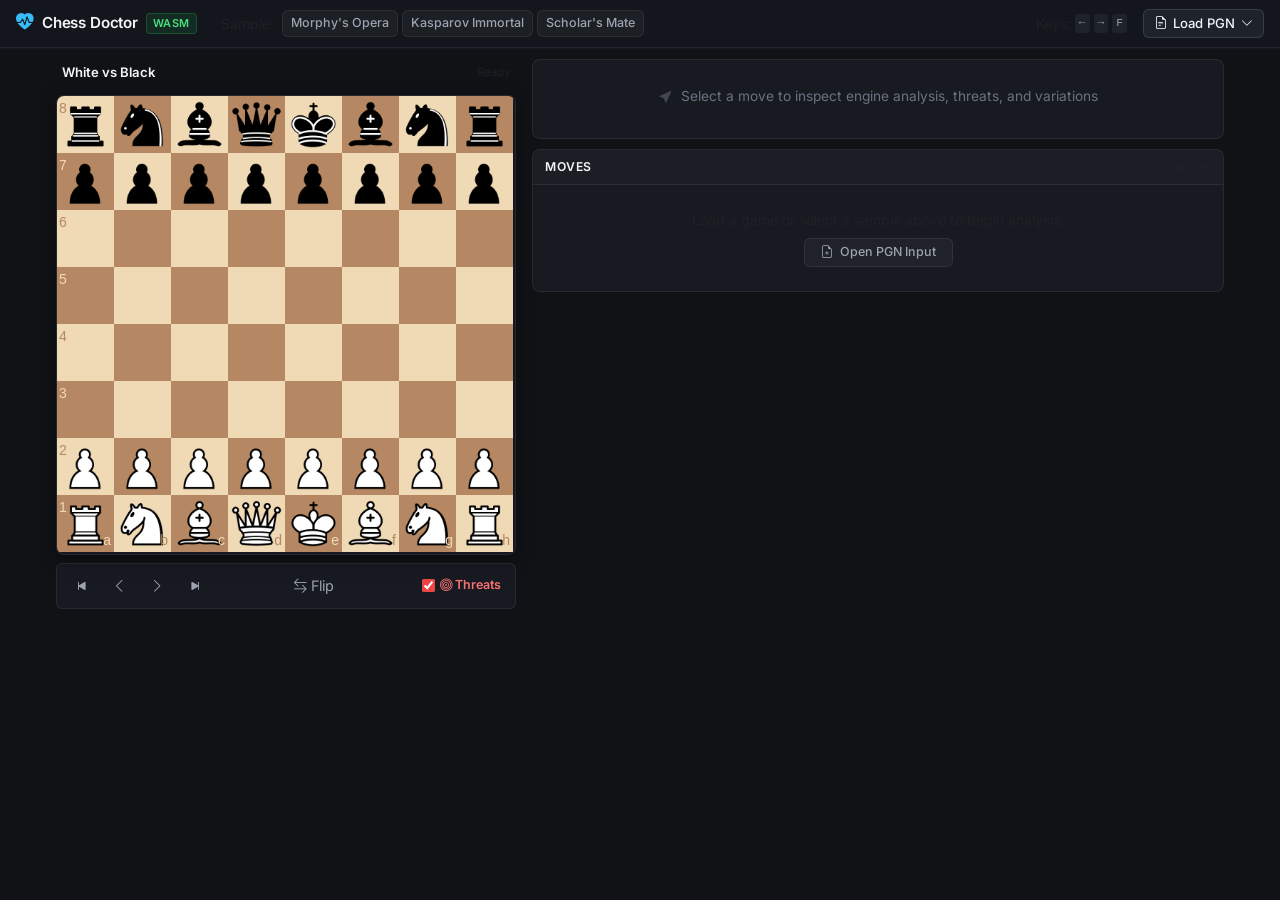
==== commit 13a99ea2: "redesign ui with space-efficient studio aesthetic and compact mobile layout" ====
--- a/templates/index.html
+++ b/templates/index.html
@@ -3,12 +3,12 @@
 <head>
     <meta charset="UTF-8">
     <meta name="viewport" content="width=device-width, initial-scale=1.0, viewport-fit=cover">
-    <title>Chess Doctor - Intelligent Game Analysis</title>
+    <title>Chess Doctor - Studio Game Analysis</title>
     
     <!-- Google Fonts: Inter & JetBrains Mono -->
     <link rel="preconnect" href="https://fonts.googleapis.com">
     <link rel="preconnect" href="https://fonts.gstatic.com" crossorigin>
-    <link href="https://fonts.googleapis.com/css2?family=Inter:wght@400;500;600;700&family=JetBrains+Mono:wght@400;500;600;700&display=swap" rel="stylesheet">
+    <link href="https://fonts.googleapis.com/css2?family=Inter:wght@400;500;600;700&family=JetBrains+Mono:wght@400;500;600&display=swap" rel="stylesheet">
 
     <!-- CSS Dependencies -->
     <link rel="stylesheet" href="https://cdn.jsdelivr.net/npm/bootstrap@5.3.2/dist/css/bootstrap.min.css">
@@ -17,28 +17,26 @@
     
     <style>
         :root {
-            --bg-base: #0b0f17;
-            --bg-surface: #121a29;
-            --bg-card: #162032;
-            --bg-card-hover: #1c2940;
-            --bg-input: #0f1624;
-            --border-subtle: rgba(255, 255, 255, 0.08);
-            --border-medium: rgba(255, 255, 255, 0.14);
-            --text-primary: #f8fafc;
-            --text-secondary: #94a3b8;
-            --text-muted: #64748b;
-            --accent-primary: #38bdf8;
-            --accent-hover: #0ea5e9;
-            --accent-glow: rgba(56, 189, 248, 0.25);
+            --bg-base: #101216;
+            --bg-surface: #171a21;
+            --bg-surface-elevated: #1e222b;
+            --bg-surface-hover: #262b37;
+            --border-subtle: rgba(255, 255, 255, 0.07);
+            --border-medium: rgba(255, 255, 255, 0.12);
+            --text-primary: #f3f4f6;
+            --text-secondary: #9ca3af;
+            --text-muted: #6b7280;
+            --accent: #38bdf8;
+            --accent-dim: rgba(56, 189, 248, 0.15);
             
-            /* Move qualities */
-            --color-blunder: #ef4444;
-            --color-mistake: #f97316;
-            --color-inaccuracy: #eab308;
-            --color-good: #22c55e;
-            --color-brilliant: #38bdf8;
-            --color-great: #818cf8;
-            --color-book: #d97706;
+            /* Move quality colors */
+            --q-blunder: #ef4444;
+            --q-mistake: #f97316;
+            --q-inaccuracy: #eab308;
+            --q-good: #22c55e;
+            --q-brilliant: #38bdf8;
+            --q-great: #818cf8;
+            --q-book: #d97706;
         }
 
         * {
@@ -51,169 +49,196 @@
             font-family: 'Inter', -apple-system, BlinkMacSystemFont, 'Segoe UI', Roboto, sans-serif;
             min-height: 100vh;
             margin: 0;
-            padding: 0 0 2rem 0;
+            padding: 0;
             -webkit-font-smoothing: antialiased;
-        }
-
-        /* App Header */
-        .app-header {
-            background: linear-gradient(180deg, #131d2e 0%, rgba(11, 15, 23, 0.8) 100%);
+            overflow-x: hidden;
+        }
+
+        /* Slim Studio Header (48px) */
+        .studio-header {
+            height: 48px;
+            background: #13161c;
             border-bottom: 1px solid var(--border-subtle);
-            padding: 1rem 0;
-            backdrop-filter: blur(10px);
+            padding: 0 1rem;
+            display: flex;
+            align-items: center;
+            justify-content: space-between;
             position: sticky;
             top: 0;
             z-index: 100;
         }
 
-        .header-logo {
+        .brand-link {
+            display: flex;
+            align-items: center;
+            gap: 8px;
+            color: var(--text-primary);
+            text-decoration: none;
+            font-weight: 600;
+            font-size: 0.95rem;
+            letter-spacing: -0.01em;
+        }
+
+        .brand-icon {
+            color: #38bdf8;
+            font-size: 1.1rem;
+        }
+
+        .wasm-pill {
+            background: rgba(34, 197, 94, 0.12);
+            color: #4ade80;
+            border: 1px solid rgba(34, 197, 94, 0.25);
+            font-size: 0.68rem;
+            font-weight: 600;
+            padding: 1px 6px;
+            border-radius: 4px;
+            text-transform: uppercase;
+            letter-spacing: 0.04em;
+        }
+
+        .chip-group {
+            display: flex;
+            align-items: center;
+            gap: 4px;
+        }
+
+        .chip-btn {
+            background: rgba(255, 255, 255, 0.04);
+            border: 1px solid var(--border-subtle);
+            color: var(--text-secondary);
+            border-radius: 6px;
+            padding: 3px 8px;
+            font-size: 0.78rem;
+            font-weight: 500;
+            cursor: pointer;
+            transition: all 0.15s ease-in-out;
+            white-space: nowrap;
+        }
+
+        .chip-btn:hover {
+            background: rgba(255, 255, 255, 0.08);
+            color: var(--text-primary);
+            border-color: var(--border-medium);
+        }
+
+        .btn-pgn-toggle {
+            background: var(--bg-surface-elevated);
+            color: var(--text-primary);
+            border: 1px solid var(--border-medium);
+            border-radius: 6px;
+            padding: 4px 10px;
+            font-size: 0.82rem;
+            font-weight: 500;
             display: inline-flex;
             align-items: center;
-            justify-content: center;
-            width: 38px;
-            height: 38px;
-            border-radius: 10px;
-            background: linear-gradient(135deg, #0284c7 0%, #2563eb 100%);
-            color: white;
-            box-shadow: 0 4px 12px rgba(2, 132, 199, 0.35);
-        }
-
-        .badge-wasm {
-            background: rgba(34, 197, 94, 0.15);
-            color: #4ade80;
-            border: 1px solid rgba(34, 197, 94, 0.3);
-            font-size: 0.75rem;
-            font-weight: 600;
-            letter-spacing: 0.02em;
-            padding: 4px 8px;
+            gap: 6px;
+            cursor: pointer;
+            transition: all 0.15s;
+        }
+
+        .btn-pgn-toggle:hover {
+            background: var(--bg-surface-hover);
+            border-color: var(--accent);
+            color: var(--accent);
+        }
+
+        .btn-pgn-toggle.active {
+            background: var(--accent-dim);
+            border-color: var(--accent);
+            color: var(--accent);
+        }
+
+        /* Collapsible PGN Drawer */
+        .pgn-drawer {
+            max-height: 0;
+            overflow: hidden;
+            background: #14171e;
+            border-bottom: 1px solid transparent;
+            transition: max-height 0.3s cubic-bezier(0.16, 1, 0.3, 1), border-color 0.2s;
+        }
+
+        .pgn-drawer.open {
+            max-height: 380px;
+            border-bottom-color: var(--border-subtle);
+        }
+
+        .pgn-drawer-inner {
+            padding: 12px 1rem 14px 1rem;
+            max-width: 1200px;
+            margin: 0 auto;
+        }
+
+        .pgn-textarea {
+            background-color: #0d0f13;
+            border: 1px solid var(--border-subtle);
+            color: #f1f5f9;
+            font-family: 'JetBrains Mono', monospace;
+            font-size: 0.82rem;
+            line-height: 1.4;
             border-radius: 6px;
-        }
-
-        .hotkey-pill {
-            background: rgba(255, 255, 255, 0.05);
-            border: 1px solid var(--border-subtle);
-            border-radius: 6px;
-            padding: 2px 6px;
-            font-size: 0.75rem;
-        }
-
-        .hotkey-pill kbd {
-            background: #1e293b;
-            color: #e2e8f0;
-            border-radius: 3px;
-            padding: 1px 4px;
-            font-size: 0.7rem;
-            font-family: 'JetBrains Mono', monospace;
-        }
-
-        /* Responsive App Layout */
-        .max-w-7xl {
-            max-width: 1240px;
+            resize: vertical;
+        }
+        .pgn-textarea:focus {
+            background-color: #0d0f13;
+            color: #fff;
+            border-color: var(--accent);
+            box-shadow: 0 0 0 2px var(--accent-dim);
+        }
+
+        @media (max-width: 768px) {
+            .pgn-textarea {
+                font-size: 16px; /* Avoid iOS auto-zoom */
+            }
+        }
+
+        /* Studio Main Layout */
+        .studio-container {
+            max-width: 1200px;
             margin: 0 auto;
-            padding-left: 1rem;
-            padding-right: 1rem;
-        }
-
-        /* Desktop Layout (min-width: 992px): 2 Columns */
-        @media (min-width: 992px) {
-            .app-grid {
-                display: grid;
-                grid-template-columns: minmax(360px, 480px) 1fr;
-                grid-template-rows: auto auto;
-                column-gap: 1.5rem;
-                row-gap: 1.25rem;
-                align-items: start;
-            }
-            .panel-board {
-                grid-column: 1;
-                grid-row: 1;
-            }
-            .panel-pgn {
-                grid-column: 1;
-                grid-row: 2;
-                display: block !important;
-            }
-            .panel-explanation {
-                grid-column: 2;
-                grid-row: 1;
-            }
-            .panel-movelist {
-                grid-column: 2;
-                grid-row: 2;
-                display: block !important;
-            }
-            .panel-mobile-tabs {
-                display: none !important;
-            }
-        }
-
-        /* Mobile Layout (max-width: 991px): 1 Stacked Column */
-        @media (max-width: 991px) {
-            .app-grid {
-                display: flex;
-                flex-direction: column;
-                gap: 1rem;
-            }
-            .panel-board {
-                order: 1;
-            }
-            .panel-explanation {
-                order: 2;
-            }
-            .panel-mobile-tabs {
-                order: 3;
-                display: block !important;
-            }
-            .panel-movelist {
-                order: 4;
-            }
-            .panel-pgn {
-                order: 5;
-            }
-            .d-mobile-none {
-                display: none !important;
-            }
-        }
-
-        /* Modern Card Component */
-        .card-dark {
-            background-color: var(--bg-card);
-            border: 1px solid var(--border-subtle);
-            border-radius: 12px;
-            overflow: hidden;
-            box-shadow: 0 4px 20px -2px rgba(0, 0, 0, 0.4);
-        }
-
-        .card-header-clean {
-            background: rgba(255, 255, 255, 0.02);
-            border-bottom: 1px solid var(--border-subtle);
-            padding: 12px 16px;
-        }
-
-        .card-body-clean {
-            padding: 16px;
-        }
-
-        .panel-title {
-            font-size: 0.92rem;
+            padding: 10px 1rem 1.5rem 1rem;
+        }
+
+        .studio-grid {
+            display: grid;
+            grid-template-columns: minmax(320px, 460px) 1fr;
+            gap: 1rem;
+            align-items: start;
+        }
+
+        /* Left Column: Board Studio */
+        .board-column {
+            display: flex;
+            flex-direction: column;
+            gap: 8px;
+        }
+
+        .game-info-strip {
+            display: flex;
+            align-items: center;
+            justify-content: space-between;
+            font-size: 0.82rem;
+            padding: 4px 6px;
+            color: var(--text-secondary);
+        }
+
+        .game-info-players {
             font-weight: 600;
             color: var(--text-primary);
-            text-transform: uppercase;
-            letter-spacing: 0.04em;
-        }
-
-        /* Chessboard Styling */
-        .chessboard-wrapper {
+        }
+
+        .board-wrapper {
             position: relative;
             width: 100%;
-            max-width: 480px;
-            margin: 0 auto;
+            background: #15181f;
+            border: 1px solid var(--border-subtle);
+            border-radius: 8px;
+            overflow: hidden;
+            box-shadow: 0 4px 20px rgba(0, 0, 0, 0.4);
         }
 
         .board-container {
             position: relative;
             width: 100%;
-            overflow: visible;
         }
 
         #board {
@@ -221,12 +246,8 @@
             aspect-ratio: 1 / 1;
         }
 
-        /* Style chessboard.js border */
         .board-b72b1 {
-            border: 2px solid #2a374f !important;
-            border-radius: 8px;
-            overflow: hidden;
-            box-shadow: 0 8px 30px rgba(0, 0, 0, 0.5);
+            border: none !important;
         }
 
         #arrow-svg {
@@ -240,36 +261,15 @@
         }
 
         /* Arrow SVG Styles */
-        .arrow-current {
-            stroke: rgba(56, 189, 248, 0.85);
-            stroke-width: 7px;
-        }
-        .arrow-better {
-            stroke: rgba(34, 197, 94, 0.85);
-            stroke-width: 7px;
-        }
-        .arrow-threat {
-            stroke: rgba(239, 68, 68, 0.9);
-            stroke-width: 6px;
-        }
-        .arrow-opponent-threat {
-            stroke: rgba(244, 63, 94, 0.9);
-            stroke-width: 6px;
-            stroke-dasharray: 6, 4;
-        }
-
-        .arrow-head-current {
-            fill: rgba(56, 189, 248, 0.85);
-        }
-        .arrow-head-better {
-            fill: rgba(34, 197, 94, 0.85);
-        }
-        .arrow-head-threat {
-            fill: rgba(239, 68, 68, 0.9);
-        }
-        .arrow-head-opponent-threat {
-            fill: rgba(244, 63, 94, 0.9);
-        }
+        .arrow-current { stroke: rgba(56, 189, 248, 0.9); stroke-width: 6.5px; }
+        .arrow-better { stroke: rgba(52, 211, 153, 0.9); stroke-width: 6.5px; }
+        .arrow-threat { stroke: rgba(248, 113, 113, 0.92); stroke-width: 5.5px; }
+        .arrow-opponent-threat { stroke: rgba(251, 113, 133, 0.92); stroke-width: 5.5px; stroke-dasharray: 5, 3.5; }
+
+        .arrow-head-current { fill: rgba(56, 189, 248, 0.9); }
+        .arrow-head-better { fill: rgba(52, 211, 153, 0.9); }
+        .arrow-head-threat { fill: rgba(248, 113, 113, 0.92); }
+        .arrow-head-opponent-threat { fill: rgba(251, 113, 133, 0.92); }
 
         /* Square Annotations */
         .square-annotation {
@@ -280,7 +280,6 @@
             pointer-events: none;
             box-sizing: border-box;
         }
-
         .square-annotation::before {
             content: attr(data-symbol);
             position: absolute;
@@ -288,734 +287,524 @@
             right: 3px;
             color: white;
             font-weight: 800;
-            font-size: 0.85rem;
+            font-size: 0.8rem;
             text-align: center;
             font-family: 'JetBrains Mono', monospace;
             border-radius: 50%;
-            width: 1.4rem;
-            height: 1.4rem;
+            width: 1.3rem;
+            height: 1.3rem;
             display: flex;
             justify-content: center;
             align-items: center;
             line-height: 1;
-            box-shadow: 0 2px 8px rgba(0, 0, 0, 0.6);
-        }
-
-        .annotation-blunder::before {
-            background-color: var(--color-blunder);
-        }
-        .annotation-mistake::before {
-            background-color: var(--color-mistake);
-        }
-        .annotation-inaccuracy::before {
-            background-color: var(--color-inaccuracy);
-            color: #0b0f17;
-        }
-
-        /* Board Controls Bar */
-        .board-controls-bar {
+            box-shadow: 0 2px 6px rgba(0, 0, 0, 0.5);
+        }
+        .annotation-blunder::before { background-color: var(--q-blunder); }
+        .annotation-mistake::before { background-color: var(--q-mistake); }
+        .annotation-inaccuracy::before { background-color: var(--q-inaccuracy); color: #111; }
+
+        /* Board Toolbar (Docked) */
+        .board-toolbar {
             display: flex;
             align-items: center;
             justify-content: space-between;
-            flex-wrap: wrap;
-            gap: 8px;
-            margin-top: 12px;
-            padding: 8px 12px;
-            background: rgba(255, 255, 255, 0.02);
+            background: var(--bg-surface);
             border: 1px solid var(--border-subtle);
-            border-radius: 10px;
-        }
-
-        .btn-control {
-            background: #1c273c;
-            color: var(--text-primary);
-            border: 1px solid var(--border-subtle);
-            border-radius: 8px;
-            min-height: 44px;
-            min-width: 44px;
-            padding: 8px 12px;
+            border-radius: 6px;
+            padding: 4px 6px;
+            gap: 6px;
+        }
+
+        .btn-tool {
+            background: transparent;
+            color: var(--text-secondary);
+            border: none;
+            border-radius: 4px;
+            min-height: 36px;
+            min-width: 36px;
+            padding: 4px 8px;
             display: inline-flex;
             align-items: center;
             justify-content: center;
-            font-size: 0.95rem;
-            transition: all 0.15s ease-in-out;
+            font-size: 0.9rem;
             cursor: pointer;
-        }
-
-        .btn-control:hover {
-            background: #243350;
-            color: var(--accent-primary);
-            border-color: rgba(56, 189, 248, 0.3);
-        }
-
-        .btn-control:active {
-            background: #0284c7;
-            color: #ffffff;
-            transform: scale(0.98);
-        }
-
-        .board-nav-group {
+            transition: all 0.15s;
+        }
+        .btn-tool:hover {
+            background: var(--bg-surface-elevated);
+            color: var(--text-primary);
+        }
+        .btn-tool:active {
+            background: var(--bg-surface-hover);
+        }
+
+        .nav-cluster {
             display: flex;
-            gap: 4px;
-        }
-
-        .threat-switch-container {
+            align-items: center;
+            gap: 2px;
+        }
+
+        .threat-pill {
             display: inline-flex;
             align-items: center;
-            margin-bottom: 0;
-            min-height: 44px;
-            padding-left: 2.8em;
-        }
-
-        .form-check-input:checked {
-            background-color: #ef4444;
-            border-color: #ef4444;
-        }
-
-        /* Game Info Strip */
-        .game-info-strip {
-            padding: 10px 14px;
-            background: rgba(255, 255, 255, 0.03);
-            border-bottom: 1px solid var(--border-subtle);
+            gap: 5px;
+            font-size: 0.78rem;
+            font-weight: 600;
+            color: #f87171;
+            cursor: pointer;
+            padding: 4px 8px;
+            border-radius: 4px;
+            user-select: none;
+        }
+        .threat-pill input {
+            cursor: pointer;
+            accent-color: #ef4444;
+        }
+
+        /* Right Column: Unified Analysis Studio */
+        .studio-panel {
+            display: flex;
+            flex-direction: column;
+            gap: 10px;
+        }
+
+        /* Move Diagnosis Banner */
+        .diagnosis-card {
+            background: var(--bg-surface);
+            border: 1px solid var(--border-subtle);
+            border-radius: 8px;
+            padding: 12px 14px;
+            min-height: 80px;
+            transition: all 0.2s;
+        }
+
+        .diagnosis-empty {
+            display: flex;
+            align-items: center;
+            gap: 8px;
+            color: var(--text-muted);
+            font-size: 0.86rem;
+            padding: 14px 0;
+            justify-content: center;
+        }
+
+        .diagnosis-header {
+            display: flex;
+            align-items: center;
+            justify-content: space-between;
+            margin-bottom: 8px;
+            flex-wrap: wrap;
+            gap: 4px;
+        }
+
+        .move-title-wrap {
+            display: flex;
+            align-items: center;
+            gap: 8px;
+        }
+
+        .player-badge {
+            font-size: 0.72rem;
+            font-weight: 600;
+            padding: 2px 6px;
+            border-radius: 4px;
+            text-transform: uppercase;
+        }
+        .player-badge.white {
+            background: #e2e8f0;
+            color: #0f172a;
+        }
+        .player-badge.black {
+            background: #272c38;
+            color: #f1f5f9;
+            border: 1px solid var(--border-subtle);
+        }
+
+        .move-san {
+            font-family: 'JetBrains Mono', monospace;
+            font-weight: 700;
+            font-size: 1.05rem;
+            color: var(--text-primary);
+        }
+
+        .badge-q {
+            font-size: 0.72rem;
+            font-weight: 700;
+            padding: 2px 6px;
+            border-radius: 4px;
+            letter-spacing: 0.03em;
+        }
+        .badge-q.blunder { background: rgba(239, 68, 68, 0.2); color: #f87171; }
+        .badge-q.mistake { background: rgba(249, 115, 22, 0.2); color: #fb923c; }
+        .badge-q.inaccuracy { background: rgba(234, 179, 8, 0.2); color: #facc15; }
+        .badge-q.good-move { background: rgba(34, 197, 94, 0.2); color: #4ade80; }
+        .badge-q.brilliant { background: rgba(56, 189, 248, 0.2); color: #38bdf8; }
+        .badge-q.great { background: rgba(129, 140, 248, 0.2); color: #a5b4fc; }
+        .badge-q.book { background: rgba(217, 119, 6, 0.2); color: #fbbf24; }
+
+        .eval-tag {
+            font-family: 'JetBrains Mono', monospace;
+            font-size: 0.85rem;
+            font-weight: 600;
+            background: #111317;
+            padding: 2px 8px;
+            border-radius: 4px;
+            border: 1px solid var(--border-subtle);
+        }
+
+        .diagnosis-text {
             font-size: 0.88rem;
-        }
-
-        .player-dot {
-            display: inline-block;
-            width: 9px;
-            height: 9px;
-            border-radius: 50%;
-            margin-right: 6px;
-        }
-        .white-dot {
-            background-color: #f8fafc;
-            box-shadow: 0 0 6px rgba(255, 255, 255, 0.6);
-        }
-        .black-dot {
-            background-color: #334155;
-            border: 1px solid rgba(255, 255, 255, 0.4);
-        }
-
-        /* Mobile Segmented Tabs */
-        .segmented-tabs {
+            line-height: 1.45;
+            color: #d1d5db;
+            margin-bottom: 8px;
+        }
+
+        .tags-cluster {
             display: flex;
-            background: #101726;
-            border: 1px solid var(--border-subtle);
-            border-radius: 10px;
-            padding: 4px;
+            flex-wrap: wrap;
             gap: 4px;
-        }
-
-        .tab-btn {
-            flex: 1;
-            min-height: 44px;
-            border-radius: 8px;
-            border: none;
-            background: transparent;
-            color: var(--text-secondary);
-            font-weight: 600;
-            font-size: 0.9rem;
-            display: inline-flex;
-            align-items: center;
-            justify-content: center;
-            cursor: pointer;
-            transition: all 0.15s ease-in-out;
-        }
-
-        .tab-btn.active {
-            background: #1e293b;
-            color: var(--accent-primary);
-            box-shadow: 0 2px 8px rgba(0, 0, 0, 0.3);
-            border: 1px solid rgba(56, 189, 248, 0.25);
-        }
-
-        .badge-count {
-            background: rgba(255, 255, 255, 0.1);
-            color: var(--text-primary);
-            font-size: 0.75rem;
-            padding: 2px 6px;
-            border-radius: 10px;
-            margin-left: 6px;
-        }
-
-        /* Move Explanation Card */
-        .card-explanation {
-            min-height: 180px;
-        }
-
-        .move-quality-indicator {
-            display: inline-block;
-            width: 8px;
-            height: 8px;
-            border-radius: 50%;
-            margin-right: 6px;
-            flex-shrink: 0;
-        }
-
-        .quality-blunder { background-color: var(--color-blunder); box-shadow: 0 0 6px var(--color-blunder); }
-        .quality-mistake { background-color: var(--color-mistake); box-shadow: 0 0 6px var(--color-mistake); }
-        .quality-inaccuracy { background-color: var(--color-inaccuracy); box-shadow: 0 0 6px var(--color-inaccuracy); }
-        .quality-good { background-color: var(--color-good); }
-        .quality-brilliant { background-color: var(--color-brilliant); box-shadow: 0 0 8px var(--color-brilliant); }
-        .quality-great { background-color: var(--color-great); }
-        .quality-book { background-color: var(--color-book); }
-
-        .blunder { color: var(--color-blunder); font-weight: 600; }
-        .mistake { color: var(--color-mistake); font-weight: 600; }
-        .inaccuracy { color: var(--color-inaccuracy); font-weight: 600; }
-        .good-move { color: var(--color-good); }
-        .brilliant { color: var(--color-brilliant); font-weight: bold; text-shadow: 0 0 8px rgba(56, 189, 248, 0.4); }
-        .great { color: var(--color-great); font-weight: bold; }
-        .book { color: var(--color-book); }
-
-        .badge-quality {
-            font-size: 0.75rem;
-            font-weight: 700;
-            letter-spacing: 0.04em;
-            padding: 4px 8px;
-            border-radius: 6px;
-        }
-
-        .badge-blunder { background: rgba(239, 68, 68, 0.2); color: #f87171; border: 1px solid rgba(239, 68, 68, 0.4); }
-        .badge-mistake { background: rgba(249, 115, 22, 0.2); color: #fb923c; border: 1px solid rgba(249, 115, 22, 0.4); }
-        .badge-inaccuracy { background: rgba(234, 179, 8, 0.2); color: #facc15; border: 1px solid rgba(234, 179, 8, 0.4); }
-        .badge-good-move { background: rgba(34, 197, 94, 0.2); color: #4ade80; border: 1px solid rgba(34, 197, 94, 0.4); }
-        .badge-brilliant { background: rgba(56, 189, 248, 0.2); color: #38bdf8; border: 1px solid rgba(56, 189, 248, 0.4); }
-        .badge-great { background: rgba(129, 140, 248, 0.2); color: #a5b4fc; border: 1px solid rgba(129, 140, 248, 0.4); }
-        .badge-book { background: rgba(217, 119, 6, 0.2); color: #fbbf24; border: 1px solid rgba(217, 119, 6, 0.4); }
-
-        .tag-pill {
-            background: rgba(255, 255, 255, 0.05);
+            margin-bottom: 8px;
+        }
+
+        .diag-tag {
+            background: rgba(255, 255, 255, 0.04);
             color: var(--text-secondary);
             border: 1px solid var(--border-subtle);
-            font-size: 0.75rem;
-            font-weight: 500;
-            padding: 3px 8px;
+            font-size: 0.72rem;
+            padding: 1px 6px;
+            border-radius: 4px;
+        }
+
+        .threat-alert-box {
+            display: flex;
+            align-items: center;
+            gap: 6px;
+            font-size: 0.8rem;
+            color: #f87171;
+            margin-bottom: 6px;
+        }
+
+        /* Variation interactive pills */
+        .var-row {
+            display: flex;
+            flex-direction: column;
+            gap: 6px;
+            margin-top: 6px;
+        }
+
+        .var-pill {
+            background: rgba(0, 0, 0, 0.25);
+            border: 1px solid var(--border-subtle);
             border-radius: 6px;
-        }
-
-        .threat-created-box {
-            background: rgba(239, 68, 68, 0.1);
-            border: 1px solid rgba(239, 68, 68, 0.25);
-            border-radius: 8px;
-            padding: 10px 12px;
-        }
-
-        .text-threat {
-            color: #f87171;
-        }
-
-        .badge-better {
-            background: rgba(34, 197, 94, 0.2);
-            color: #4ade80;
-            border: 1px solid rgba(34, 197, 94, 0.4);
-            font-size: 0.85rem;
-            padding: 4px 8px;
-        }
-
-        .badge-eval {
-            background: #1e293b;
+            padding: 6px 10px;
+            font-family: 'JetBrains Mono', monospace;
+            font-size: 0.8rem;
+            display: flex;
+            align-items: center;
+            justify-content: space-between;
+            gap: 8px;
+            cursor: pointer;
+            transition: all 0.15s;
+        }
+        .var-pill:hover {
+            background: rgba(255, 255, 255, 0.04);
+            border-color: var(--border-medium);
+        }
+
+        .var-refutation {
+            border-left: 3px solid var(--q-blunder);
+            color: #fca5a5;
+        }
+        .var-better {
+            border-left: 3px solid var(--q-good);
+            color: #86efac;
+        }
+
+        .btn-var-play {
+            background: var(--bg-surface-elevated);
             color: var(--text-primary);
             border: 1px solid var(--border-subtle);
-            font-size: 0.85rem;
-            padding: 4px 8px;
-        }
-
-        /* Variation boxes */
-        .variation-box {
+            border-radius: 4px;
+            font-size: 0.74rem;
+            font-weight: 600;
+            padding: 2px 8px;
+            cursor: pointer;
+            transition: all 0.15s;
+            white-space: nowrap;
+        }
+        .btn-var-play:hover {
+            background: var(--accent);
+            color: #000;
+        }
+
+        /* Move Notation Sheet */
+        .sheet-card {
+            background: var(--bg-surface);
+            border: 1px solid var(--border-subtle);
             border-radius: 8px;
-            padding: 12px;
-        }
-
-        .box-refutation {
-            background: rgba(239, 68, 68, 0.07);
-            border: 1px solid rgba(239, 68, 68, 0.25);
-            border-left: 4px solid var(--color-blunder);
-        }
-
-        .box-better {
-            background: rgba(34, 197, 94, 0.07);
-            border: 1px solid rgba(34, 197, 94, 0.25);
-            border-left: 4px solid var(--color-good);
-        }
-
-        .principal-variation {
-            font-family: 'JetBrains Mono', monospace;
-            font-size: 0.88rem;
-            line-height: 1.5;
-            padding: 8px 10px;
-            border-radius: 6px;
-            background: rgba(0, 0, 0, 0.25);
+            overflow: hidden;
+            display: flex;
+            flex-direction: column;
+        }
+
+        .sheet-header {
+            padding: 8px 12px;
+            background: rgba(255, 255, 255, 0.015);
+            border-bottom: 1px solid var(--border-subtle);
+            display: flex;
+            align-items: center;
+            justify-content: space-between;
+            font-size: 0.82rem;
+            color: var(--text-secondary);
+        }
+
+        .sheet-title {
+            font-weight: 600;
             color: var(--text-primary);
-        }
-
-        .principal-variation.clickable {
-            cursor: pointer;
-            transition: background-color 0.15s ease-in-out;
-        }
-
-        .principal-variation.clickable:hover {
-            background-color: rgba(255, 255, 255, 0.08);
-        }
-
-        .btn-play-better {
-            background: rgba(34, 197, 94, 0.15);
-            color: #4ade80;
-            border: 1px solid rgba(34, 197, 94, 0.35);
-            min-height: 38px;
-            border-radius: 6px;
-            font-weight: 500;
-            font-size: 0.85rem;
-            padding: 6px 14px;
-            transition: all 0.15s;
-        }
-
-        .btn-play-better:hover {
-            background: #22c55e;
-            color: #0b0f17;
-        }
-
-        .btn-play-refutation {
-            background: rgba(239, 68, 68, 0.15);
-            color: #f87171;
-            border: 1px solid rgba(239, 68, 68, 0.35);
-            min-height: 38px;
-            border-radius: 6px;
-            font-weight: 500;
-            font-size: 0.85rem;
-            padding: 6px 14px;
-            transition: all 0.15s;
-        }
-
-        .btn-play-refutation:hover {
-            background: #ef4444;
-            color: white;
-        }
-
-        .btn-return {
-            background: linear-gradient(135deg, #0284c7 0%, #2563eb 100%);
-            border: none;
-            color: white;
-            font-weight: 600;
-            border-radius: 8px;
-            box-shadow: 0 4px 14px rgba(2, 132, 199, 0.35);
-            transition: all 0.15s;
-        }
-
-        .btn-return:hover {
-            opacity: 0.95;
-            transform: translateY(-1px);
-        }
-
-        .alert-danger-dark {
-            background: rgba(239, 68, 68, 0.15);
-            border: 1px solid rgba(239, 68, 68, 0.3);
-            color: #fca5a5;
-            border-radius: 8px;
-            padding: 10px 14px;
-        }
-
-        .alert-success-dark {
-            background: rgba(34, 197, 94, 0.15);
-            border: 1px solid rgba(34, 197, 94, 0.3);
-            color: #86efac;
-            border-radius: 8px;
-            padding: 10px 14px;
-        }
-
-        .alert-info-dark {
-            background: rgba(56, 189, 248, 0.15);
-            border: 1px solid rgba(56, 189, 248, 0.3);
-            color: #bae6fd;
-            border-radius: 8px;
-            padding: 10px 14px;
-        }
-
-        /* Move List Container */
+            text-transform: uppercase;
+            letter-spacing: 0.05em;
+            font-size: 0.76rem;
+        }
+
         .analysis-container {
             max-height: 380px;
             overflow-y: auto;
-            padding: 6px;
             -webkit-overflow-scrolling: touch;
         }
 
-        /* Sleek dark scrollbars */
-        .analysis-container::-webkit-scrollbar,
-        .pgn-textarea::-webkit-scrollbar {
-            width: 6px;
-            height: 6px;
-        }
-        .analysis-container::-webkit-scrollbar-track,
-        .pgn-textarea::-webkit-scrollbar-track {
-            background: rgba(255, 255, 255, 0.02);
-            border-radius: 4px;
-        }
-        .analysis-container::-webkit-scrollbar-thumb,
-        .pgn-textarea::-webkit-scrollbar-thumb {
-            background: rgba(255, 255, 255, 0.15);
-            border-radius: 4px;
-        }
-        .analysis-container::-webkit-scrollbar-thumb:hover,
-        .pgn-textarea::-webkit-scrollbar-thumb:hover {
-            background: rgba(255, 255, 255, 0.25);
+        .analysis-container::-webkit-scrollbar {
+            width: 5px;
+        }
+        .analysis-container::-webkit-scrollbar-track {
+            background: transparent;
+        }
+        .analysis-container::-webkit-scrollbar-thumb {
+            background: rgba(255, 255, 255, 0.12);
+            border-radius: 3px;
         }
 
         .move-pair {
             display: grid;
-            grid-template-columns: 46px 1fr 1fr;
+            grid-template-columns: 42px 1fr 1fr;
             align-items: center;
-            border-bottom: 1px solid rgba(255, 255, 255, 0.04);
             font-family: 'JetBrains Mono', monospace;
-            padding: 2px 4px;
+            font-size: 0.86rem;
+            border-bottom: 1px solid rgba(255, 255, 255, 0.025);
+            padding: 1px 4px;
         }
 
         .move-number {
             color: var(--text-muted);
-            font-size: 0.84rem;
-            padding-left: 4px;
+            font-size: 0.78rem;
+            padding-left: 6px;
         }
 
         .white-move, .black-move {
-            padding: 7px 10px;
-            min-height: 38px;
-            border-radius: 6px;
+            padding: 5px 8px;
+            border-radius: 4px;
             cursor: pointer;
             display: flex;
             align-items: center;
             gap: 6px;
-            font-size: 0.9rem;
-            transition: background-color 0.15s ease-in-out;
-            color: #e2e8f0;
+            color: #d1d5db;
+            transition: all 0.12s;
         }
 
         .white-move:hover, .black-move:hover {
-            background-color: rgba(255, 255, 255, 0.06);
+            background: rgba(255, 255, 255, 0.05);
+            color: #fff;
         }
 
         .white-move.active, .black-move.active {
-            background-color: rgba(56, 189, 248, 0.2);
-            color: var(--accent-primary);
+            background: var(--accent-dim);
+            color: var(--accent);
             font-weight: 700;
-            outline: 1px solid rgba(56, 189, 248, 0.45);
-        }
-
-        .empty-state {
-            padding: 3rem 1rem;
-            text-align: center;
-        }
-
-        /* PGN & Controls Card */
-        .select-dark {
-            background-color: #101726;
-            border: 1px solid var(--border-subtle);
-            color: var(--text-primary);
-            border-radius: 6px;
-            font-size: 0.85rem;
-        }
-        .select-dark:focus {
-            background-color: #101726;
-            color: var(--text-primary);
-            border-color: var(--accent-primary);
-            box-shadow: 0 0 0 0.25rem var(--accent-glow);
-        }
-
-        .sample-games-bar {
-            display: flex;
-            align-items: center;
-            flex-wrap: wrap;
-            gap: 6px;
-        }
-
-        .btn-sample {
-            background: #1a2438;
-            color: var(--text-secondary);
+        }
+
+        .dot-q {
+            width: 6px;
+            height: 6px;
+            border-radius: 50%;
+            display: inline-block;
+            flex-shrink: 0;
+        }
+        .dot-blunder { background-color: var(--q-blunder); }
+        .dot-mistake { background-color: var(--q-mistake); }
+        .dot-inaccuracy { background-color: var(--q-inaccuracy); }
+        .dot-good { background-color: var(--q-good); }
+        .dot-brilliant { background-color: var(--q-brilliant); }
+        .dot-great { background-color: var(--q-great); }
+        .dot-book { background-color: var(--q-book); }
+
+        /* Inline Progress Strip */
+        .progress-strip {
+            background: #15181f;
             border: 1px solid var(--border-subtle);
             border-radius: 6px;
-            font-size: 0.78rem;
-            font-weight: 500;
-            padding: 4px 10px;
-            min-height: 32px;
-            transition: all 0.15s;
-        }
-
-        .btn-sample:hover {
-            background: #22314d;
-            color: var(--accent-primary);
-            border-color: rgba(56, 189, 248, 0.3);
-        }
-
-        .pgn-textarea {
-            background-color: var(--bg-input);
-            border: 1px solid var(--border-subtle);
-            color: #f1f5f9;
-            font-family: 'JetBrains Mono', monospace;
-            font-size: 0.86rem;
-            line-height: 1.4;
-            border-radius: 8px;
-            resize: vertical;
-        }
-
-        /* Ensure 16px min on mobile to prevent iOS auto-zoom */
-        @media (max-width: 768px) {
-            .pgn-textarea {
-                font-size: 16px;
-            }
-        }
-
-        .pgn-textarea:focus {
-            background-color: var(--bg-input);
-            color: #ffffff;
-            border-color: var(--accent-primary);
-            box-shadow: 0 0 0 0.25rem var(--accent-glow);
-        }
-
-        .pulse-glow {
-            animation: glowPulse 0.6s ease-out;
-        }
-
-        @keyframes glowPulse {
-            0% { box-shadow: 0 0 0 0 rgba(56, 189, 248, 0.6); }
-            100% { box-shadow: 0 0 0 10px rgba(56, 189, 248, 0); }
-        }
-
-        .btn-analyze {
-            background: linear-gradient(135deg, #0284c7 0%, #2563eb 100%);
-            border: none;
-            color: white;
-            font-weight: 600;
-            min-height: 44px;
-            border-radius: 8px;
-            box-shadow: 0 4px 14px rgba(2, 132, 199, 0.35);
-            transition: all 0.15s;
-        }
-
-        .btn-analyze:hover:not(:disabled) {
-            opacity: 0.92;
-            transform: translateY(-1px);
-        }
-
-        .btn-analyze:disabled {
-            opacity: 0.6;
-            cursor: not-allowed;
-        }
-
-        .btn-cancel {
-            background: transparent;
-            color: #f87171;
-            border: 1px solid rgba(239, 68, 68, 0.4);
-            min-height: 44px;
-            border-radius: 8px;
-            font-weight: 500;
-            padding: 8px 16px;
-        }
-
-        .btn-cancel:hover {
-            background: rgba(239, 68, 68, 0.15);
-            color: #ef4444;
-            border-color: #ef4444;
-        }
-
-        .progress-box {
-            background: #101726;
-            border: 1px solid var(--border-subtle);
-            border-radius: 8px;
-            padding: 10px 14px;
-        }
-
-        .progress-dark {
-            background-color: #1e293b;
-            border-radius: 6px;
-            overflow: hidden;
+            padding: 6px 10px;
+            margin-bottom: 8px;
+            display: none;
+        }
+        .progress-strip.show {
+            display: block;
+        }
+
+        /* Mobile specific styling */
+        @media (max-width: 991px) {
+            .studio-grid {
+                display: flex;
+                flex-direction: column;
+                gap: 8px;
+            }
+            .board-toolbar .btn-tool {
+                min-height: 42px;
+                min-width: 42px;
+            }
+            .white-move, .black-move {
+                padding: 8px 10px;
+            }
         }
     </style>
 </head>
 <body>
-    <!-- App Navigation Header -->
-    <header class="app-header mb-3">
-        <div class="container-fluid max-w-7xl d-flex justify-content-between align-items-center">
-            <div class="d-flex align-items-center gap-3">
-                <div class="header-logo">
-                    <i class="bi bi-heart-pulse-fill fs-5"></i>
+    <!-- Slim Header -->
+    <header class="studio-header">
+        <div class="d-flex align-items-center gap-3">
+            <a href="#" class="brand-link">
+                <i class="bi bi-heart-pulse-fill brand-icon"></i>
+                <span>Chess Doctor</span>
+                <span class="wasm-pill">WASM</span>
+            </a>
+            <div class="d-none d-md-flex align-items-center gap-1 ms-2">
+                <span class="text-muted small me-1">Sample:</span>
+                <button type="button" class="chip-btn" data-sample="opera">Morphy's Opera</button>
+                <button type="button" class="chip-btn" data-sample="kasparov">Kasparov Immortal</button>
+                <button type="button" class="chip-btn" data-sample="scholar">Scholar's Mate</button>
+            </div>
+        </div>
+        <div class="d-flex align-items-center gap-2">
+            <div class="d-none d-lg-flex align-items-center text-muted small me-2">
+                <span class="me-1">Keys:</span>
+                <kbd style="background:#1e222b;color:#9ca3af;font-size:0.7rem;padding:1px 4px;border-radius:3px;">←</kbd>
+                <kbd style="background:#1e222b;color:#9ca3af;font-size:0.7rem;padding:1px 4px;border-radius:3px;" class="ms-1">→</kbd>
+                <kbd style="background:#1e222b;color:#9ca3af;font-size:0.7rem;padding:1px 4px;border-radius:3px;" class="ms-1">F</kbd>
+            </div>
+            <button type="button" id="btnTogglePgn" class="btn-pgn-toggle">
+                <i class="bi bi-file-earmark-text"></i>
+                <span>Load PGN</span>
+                <i id="pgnCaret" class="bi bi-chevron-down" style="font-size: 0.75rem;"></i>
+            </button>
+        </div>
+    </header>
+
+    <!-- Collapsible PGN Drawer -->
+    <div id="pgnDrawer" class="pgn-drawer">
+        <div class="pgn-drawer-inner">
+            <div class="d-flex align-items-center justify-content-between mb-2 flex-wrap gap-2">
+                <div class="d-flex align-items-center gap-2">
+                    <span class="small fw-semibold text-light">Paste PGN Notation</span>
+                    <div class="d-flex d-md-none gap-1">
+                        <button type="button" class="chip-btn" data-sample="opera">Opera</button>
+                        <button type="button" class="chip-btn" data-sample="kasparov">Kasparov</button>
+                    </div>
                 </div>
-                <div>
-                    <h1 class="h5 mb-0 fw-bold text-white d-flex align-items-center gap-2">
-                        Chess Doctor
-                        <span class="badge badge-wasm"><i class="bi bi-cpu me-1"></i> WASM</span>
-                    </h1>
-                    <p class="text-secondary small mb-0 d-none d-sm-block">Blunder detector, threat radar & interactive refutations</p>
+                <div class="d-flex align-items-center gap-2">
+                    <label for="analysisDepth" class="small text-muted mb-0">Depth:</label>
+                    <select id="analysisDepth" class="form-select form-select-sm py-0 px-2" style="width:auto; height:28px; background:#0d0f13; color:#f3f4f6; border-color:var(--border-subtle); font-size:0.78rem;">
+                        <option value="10">Fast (10)</option>
+                        <option value="12" selected>Standard (12)</option>
+                        <option value="14">Deep (14)</option>
+                        <option value="16">Master (16)</option>
+                    </select>
+                    <button type="button" id="btnCloseDrawer" class="btn-tool" style="min-height:28px;min-width:28px;" title="Close Drawer"><i class="bi bi-x-lg"></i></button>
                 </div>
             </div>
-            <div class="d-none d-md-flex align-items-center gap-2 text-secondary small">
-                <span class="hotkey-pill"><kbd>←</kbd> <kbd>→</kbd> Move</span>
-                <span class="hotkey-pill"><kbd>F</kbd> Flip</span>
-                <span class="hotkey-pill"><kbd>Home</kbd> / <kbd>End</kbd> First/Last</span>
-                <span class="hotkey-pill"><kbd>Space</kbd> Step</span>
+            <textarea class="form-control pgn-textarea mb-2" id="pgnInput" rows="3" placeholder="Paste standard PGN notation here..."></textarea>
+            <div class="d-flex align-items-center gap-2">
+                <button id="analyzeBtn" class="btn btn-primary btn-sm px-3 fw-semibold" style="background:var(--accent); border:none; color:#000; height:32px;">
+                    <i class="bi bi-play-circle-fill me-1"></i> Analyze Game
+                </button>
+                <button id="cancelAnalyzeBtn" class="btn btn-outline-danger btn-sm d-none" style="height:32px;">
+                    <i class="bi bi-x-circle me-1"></i> Cancel
+                </button>
             </div>
         </div>
-    </header>
-
-    <!-- Main Content Grid -->
-    <main class="container-fluid max-w-7xl">
-        <div class="app-grid">
-            <!-- 1. BOARD PANEL -->
-            <section class="panel-board" aria-label="Chessboard">
-                <div class="card-dark card-board">
-                    <!-- Game Info Header Strip -->
-                    <div class="game-info-strip" id="gameInfo">
-                        <div class="d-flex align-items-center justify-content-between">
-                            <span class="game-players text-light fw-semibold">
-                                <span class="player-dot white-dot"></span>White
-                                <span class="text-secondary mx-1">vs</span>
-                                <span class="player-dot black-dot"></span>Black
-                            </span>
-                            <span class="text-secondary small">Load PGN to begin</span>
-                        </div>
+    </div>
+
+    <!-- Main Studio Space -->
+    <main class="studio-container">
+        <!-- Inline Progress Strip -->
+        <div id="analysisProgressContainer" class="progress-strip">
+            <div class="d-flex justify-content-between align-items-center mb-1">
+                <span id="progressText" class="small fw-medium text-info">Initializing Stockfish WASM...</span>
+                <span id="progressPercent" class="badge bg-info text-dark font-monospace">0%</span>
+            </div>
+            <div class="progress" style="height: 5px; background: #0d0f13;">
+                <div id="progressBar" class="progress-bar bg-info" role="progressbar" style="width: 0%"></div>
+            </div>
+        </div>
+
+        <div class="studio-grid">
+            <!-- Left Column: Board -->
+            <div class="board-column">
+                <div class="game-info-strip" id="gameInfo">
+                    <span class="game-info-players">White vs Black</span>
+                    <span class="text-muted small">Ready</span>
+                </div>
+
+                <div class="board-wrapper">
+                    <div class="board-container">
+                        <div id="board"></div>
+                        <svg id="arrow-svg"></svg>
                     </div>
-
-                    <!-- Chessboard Wrapper with SVG overlay -->
-                    <div class="p-3">
-                        <div class="chessboard-wrapper">
-                            <div class="board-container">
-                                <div id="board"></div>
-                                <svg id="arrow-svg"></svg>
-                            </div>
-                        </div>
-
-                        <!-- Board Navigation Controls -->
-                        <div class="board-controls-bar">
-                            <div class="board-nav-group" role="group" aria-label="Move navigation">
-                                <button id="btnFirst" class="btn btn-control" title="First Move (Home)" aria-label="First Move">
-                                    <i class="bi bi-skip-start-fill"></i>
-                                </button>
-                                <button id="btnPrev" class="btn btn-control" title="Previous Move (Left Arrow)" aria-label="Previous Move">
-                                    <i class="bi bi-chevron-left"></i>
-                                </button>
-                                <button id="btnNext" class="btn btn-control" title="Next Move (Right Arrow)" aria-label="Next Move">
-                                    <i class="bi bi-chevron-right"></i>
-                                </button>
-                                <button id="btnLast" class="btn btn-control" title="Last Move (End)" aria-label="Last Move">
-                                    <i class="bi bi-skip-end-fill"></i>
-                                </button>
-                            </div>
-
-                            <button id="btnFlip" class="btn btn-control" title="Flip Board Orientation (F)" aria-label="Flip Board">
-                                <i class="bi bi-arrow-left-right me-1"></i> Flip
+                </div>
+
+                <!-- Docked Board Toolbar -->
+                <div class="board-toolbar">
+                    <div class="nav-cluster">
+                        <button id="btnFirst" class="btn-tool" title="First Move (Home)"><i class="bi bi-skip-start-fill"></i></button>
+                        <button id="btnPrev" class="btn-tool" title="Previous Move (←)"><i class="bi bi-chevron-left"></i></button>
+                        <button id="btnNext" class="btn-tool" title="Next Move (→)"><i class="bi bi-chevron-right"></i></button>
+                        <button id="btnLast" class="btn-tool" title="Last Move (End)"><i class="bi bi-skip-end-fill"></i></button>
+                    </div>
+                    <button id="btnFlip" class="btn-tool" title="Flip Board (F)"><i class="bi bi-arrow-left-right me-1"></i> Flip</button>
+                    <label class="threat-pill mb-0" title="Toggle Threat Radar">
+                        <input type="checkbox" id="toggleThreats" checked>
+                        <span><i class="bi bi-bullseye"></i> Threats</span>
+                    </label>
+                </div>
+            </div>
+
+            <!-- Right Column: Studio Panel -->
+            <div class="studio-panel">
+                <!-- Move Diagnosis Banner -->
+                <div class="diagnosis-card" id="moveExplanation">
+                    <div class="diagnosis-empty">
+                        <i class="bi bi-cursor-fill opacity-50"></i>
+                        <span>Select a move to inspect engine analysis, threats, and variations</span>
+                    </div>
+                </div>
+
+                <!-- Move Notation Sheet -->
+                <div class="sheet-card">
+                    <div class="sheet-header">
+                        <span class="sheet-title">Moves</span>
+                        <span id="moveCountSummary" class="text-muted small">0 moves</span>
+                    </div>
+                    <div class="analysis-container" id="analysisContainer">
+                        <div class="text-center text-muted py-4 small">
+                            <p class="mb-2">Load a game or select a sample above to begin analysis.</p>
+                            <button type="button" class="chip-btn px-3 py-1" onclick="document.getElementById('btnTogglePgn').click()">
+                                <i class="bi bi-file-earmark-plus me-1"></i> Open PGN Input
                             </button>
-
-                            <div class="form-check form-switch threat-switch-container">
-                                <input class="form-check-input" type="checkbox" id="toggleThreats" checked>
-                                <label class="form-check-label text-threat small fw-semibold" for="toggleThreats">
-                                    <i class="bi bi-bullseye me-1"></i> Threats
-                                </label>
-                            </div>
                         </div>
                     </div>
                 </div>
-            </section>
-
-            <!-- 2. EXPLANATION PANEL -->
-            <section class="panel-explanation" aria-label="Move Analysis Explanation">
-                <div class="card-dark card-explanation">
-                    <div class="card-header-clean d-flex justify-content-between align-items-center">
-                        <span class="panel-title">
-                            <i class="bi bi-chat-left-dots-fill text-info me-2"></i>Move Diagnosis
-                        </span>
-                    </div>
-                    <div class="card-body-clean" id="moveExplanation">
-                        <div class="empty-state py-4 text-center">
-                            <i class="bi bi-binoculars text-secondary fs-3 mb-2 d-block"></i>
-                            <p class="text-secondary mb-0">Select a move to inspect engine analysis, threats, and counter-tactics</p>
-                        </div>
-                    </div>
-                </div>
-            </section>
-
-            <!-- 3. MOBILE TABS SWITCHER (Visible only < 992px) -->
-            <div class="panel-mobile-tabs">
-                <div class="segmented-tabs w-100">
-                    <button type="button" class="tab-btn active" id="tabPgnBtn">
-                        <i class="bi bi-file-earmark-text me-1"></i> Game & PGN
-                    </button>
-                    <button type="button" class="tab-btn" id="tabMovesBtn">
-                        <i class="bi bi-list-ol me-1"></i> Moves <span id="movesBadge" class="badge-count">0</span>
-                    </button>
-                </div>
             </div>
-
-            <!-- 4. MOVELIST PANEL -->
-            <section class="panel-movelist d-mobile-none" id="panelMovelist" aria-label="Move List">
-                <div class="card-dark card-movelist">
-                    <div class="card-header-clean d-flex justify-content-between align-items-center">
-                        <span class="panel-title">
-                            <i class="bi bi-list-check text-primary me-2"></i>Move Analysis
-                        </span>
-                        <span id="moveCountSummary" class="text-secondary small">0 moves</span>
-                    </div>
-                    <div class="analysis-container" id="analysisContainer">
-                        <div class="empty-state py-4 text-center">
-                            <p class="text-secondary mb-0">Analysis will appear here after you analyze a game.</p>
-                        </div>
-                    </div>
-                </div>
-            </section>
-
-            <!-- 5. PGN INPUT & ENGINE SETTINGS PANEL -->
-            <section class="panel-pgn" id="panelPgn" aria-label="PGN Input and Engine Settings">
-                <div class="card-dark card-pgn">
-                    <div class="card-header-clean d-flex justify-content-between align-items-center flex-wrap gap-2">
-                        <span class="panel-title">
-                            <i class="bi bi-file-earmark-code text-warning me-2"></i>Load Game
-                        </span>
-                        <div class="d-flex align-items-center gap-1">
-                            <label for="analysisDepth" class="small text-secondary mb-0">Depth:</label>
-                            <select id="analysisDepth" class="form-select form-select-sm select-dark" style="width: auto;" title="Higher depth provides deeper tactics and higher accuracy">
-                                <option value="10">Fast (10)</option>
-                                <option value="12" selected>Standard (12)</option>
-                                <option value="14">Deep (14)</option>
-                                <option value="16">Master (16)</option>
-                            </select>
-                        </div>
-                    </div>
-                    <div class="card-body-clean">
-                        <!-- Sample Games Quick Picks -->
-                        <div class="sample-games-bar mb-2">
-                            <span class="small text-secondary me-1">Sample:</span>
-                            <div class="d-flex flex-wrap gap-1">
-                                <button type="button" class="btn btn-sample" data-sample="opera" title="Paul Morphy's famous 1858 Opera Game sacrifice masterpiece">Morphy's Opera</button>
-                                <button type="button" class="btn btn-sample" data-sample="kasparov" title="Kasparov vs Topalov 1999 immortal tactical king hunt">Kasparov Immortal</button>
-                                <button type="button" class="btn btn-sample" data-sample="scholar" title="Fast 4-move blunder and checkmate demonstration">Scholar's Mate</button>
-                            </div>
-                        </div>
-
-                        <!-- PGN Textarea -->
-                        <textarea class="form-control pgn-textarea" id="pgnInput" rows="5" placeholder="Paste your PGN notation here..."></textarea>
-
-                        <div class="d-flex align-items-center gap-2 mt-3">
-                            <button id="analyzeBtn" class="btn btn-analyze flex-grow-1">
-                                <i class="bi bi-play-circle-fill me-1"></i> Analyze Game
-                            </button>
-                            <button id="cancelAnalyzeBtn" class="btn btn-cancel d-none">
-                                <i class="bi bi-x-circle me-1"></i> Cancel
-                            </button>
-                        </div>
-
-                        <!-- In-Browser Analysis Progress Bar -->
-                        <div id="analysisProgressContainer" class="progress-box mt-3 d-none">
-                            <div class="d-flex justify-content-between align-items-center mb-1">
-                                <span id="progressText" class="small fw-semibold text-info">Initializing Stockfish WASM...</span>
-                                <span id="progressPercent" class="badge bg-info text-dark font-monospace">0%</span>
-                            </div>
-                            <div class="progress progress-dark" style="height: 8px;">
-                                <div id="progressBar" class="progress-bar progress-bar-striped progress-bar-animated bg-info" role="progressbar" style="width: 0%"></div>
-                            </div>
-                        </div>
-                    </div>
-                </div>
-            </section>
         </div>
     </main>
 
-    <!-- JavaScript Dependencies -->
+    <!-- JS Dependencies -->
     <script src="https://cdn.jsdelivr.net/npm/bootstrap@5.3.2/dist/js/bootstrap.bundle.min.js"></script>
     <script src="https://cdn.jsdelivr.net/npm/jquery@3.7.1/dist/jquery.min.js"></script>
     <script src="js/chess.min.js"></script>
@@ -1026,7 +815,6 @@
     <script src="js/browser-analyzer.js"></script>
     <script>
         $(document).ready(function() {
-            // Initialize Chessboard & Chess engine state
             const board = Chessboard('board', {
                 position: 'start',
                 pieceTheme: 'img/chesspieces/wikipedia/{piece}.png'
@@ -1041,7 +829,6 @@
             let animationTimeout = null;
             let browserDoctor = null;
 
-            // Sample games presets
             const SAMPLE_GAMES = {
                 opera: `[Event "Paris"]\n[Site "Paris FRA"]\n[Date "1858.??.??"]\n[White "Paul Morphy"]\n[Black "Duke Karl / Count Isouard"]\n[Result "1-0"]\n\n1. e4 e5 2. Nf3 d6 3. d4 Bg4 4. dxe5 Bxf3 5. Qxf3 dxe5 6. Bc4 Nf6 7. Qb3 Qe7 8. Nc3 c6 9. Bg5 b5 10. Nxb5 cxb5 11. Bxb5+ Nbd7 12. O-O-O Rd8 13. Rxd7 Rxd7 14. Rd1 Qe6 15. Bxd7+ Nxd7 16. Qb8+ Nxb8 17. Rd8# 1-0`,
                 scholar: `[Event "Casual Game"]\n[Site "Chess Doctor"]\n[Date "2024.??.??"]\n[White "Scholar's Attacker"]\n[Black "Defender"]\n[Result "1-0"]\n\n1. e4 e5 2. Qh5 Nc6 3. Bc4 Nf6 4. Qxf7# 1-0`,
@@ -1062,32 +849,30 @@
             const btnFlip = document.getElementById('btnFlip');
             const arrowSvg = document.getElementById('arrow-svg');
             const boardContainer = document.querySelector('.board-container');
-            const tabMovesBtn = document.getElementById('tabMovesBtn');
-            const tabPgnBtn = document.getElementById('tabPgnBtn');
-            const panelMovelist = document.getElementById('panelMovelist');
-            const panelPgn = document.getElementById('panelPgn');
             const toggleThreats = document.getElementById('toggleThreats');
-
-            // Responsive Mobile Tab Switcher
-            function switchMobileTab(tab) {
-                if (!tabMovesBtn || !tabPgnBtn || !panelMovelist || !panelPgn) return;
-                if (tab === 'moves') {
-                    tabMovesBtn.classList.add('active');
-                    tabPgnBtn.classList.remove('active');
-                    panelMovelist.classList.remove('d-mobile-none');
-                    panelPgn.classList.add('d-mobile-none');
+            const pgnDrawer = document.getElementById('pgnDrawer');
+            const btnTogglePgn = document.getElementById('btnTogglePgn');
+            const btnCloseDrawer = document.getElementById('btnCloseDrawer');
+            const pgnCaret = document.getElementById('pgnCaret');
+
+            // Drawer Toggle
+            function toggleDrawer(open) {
+                if (open === undefined) {
+                    open = !pgnDrawer.classList.contains('open');
+                }
+                if (open) {
+                    pgnDrawer.classList.add('open');
+                    btnTogglePgn.classList.add('active');
+                    if (pgnCaret) pgnCaret.className = 'bi bi-chevron-up';
                 } else {
-                    tabPgnBtn.classList.add('active');
-                    tabMovesBtn.classList.remove('active');
-                    panelPgn.classList.remove('d-mobile-none');
-                    panelMovelist.classList.add('d-mobile-none');
-                }
-            }
-
-            if (tabMovesBtn && tabPgnBtn) {
-                tabMovesBtn.addEventListener('click', () => switchMobileTab('moves'));
-                tabPgnBtn.addEventListener('click', () => switchMobileTab('pgn'));
-            }
+                    pgnDrawer.classList.remove('open');
+                    btnTogglePgn.classList.remove('active');
+                    if (pgnCaret) pgnCaret.className = 'bi bi-chevron-down';
+                }
+            }
+
+            btnTogglePgn.addEventListener('click', () => toggleDrawer());
+            if (btnCloseDrawer) btnCloseDrawer.addEventListener('click', () => toggleDrawer(false));
 
             // Ensure SVG dimensions match board exactly
             function updateSvgDimensions() {
@@ -1098,19 +883,14 @@
                     arrowSvg.setAttribute('height', boardRect.width);
                 }
             }
-            
             setTimeout(updateSvgDimensions, 100);
 
-            // Set up SVG arrowhead marker definitions
             setupArrowMarkers();
 
-            // Event listeners
             analyzeBtn.addEventListener('click', analyzeGame);
             if (cancelAnalyzeBtn) {
                 cancelAnalyzeBtn.addEventListener('click', function() {
-                    if (browserDoctor) {
-                        browserDoctor.cancel();
-                    }
+                    if (browserDoctor) browserDoctor.cancel();
                 });
             }
 
@@ -1119,35 +899,26 @@
             btnNext.addEventListener('click', goToNextMove);
             btnLast.addEventListener('click', goToLastMove);
             
-            // Flip board functionality
             function flipBoard() {
                 board.flip();
                 updateSvgDimensions();
-                if (currentMoveIndex >= 0) {
-                    drawMoveArrows(currentMoveIndex);
-                }
-            }
-            if (btnFlip) {
-                btnFlip.addEventListener('click', flipBoard);
-            }
+                if (currentMoveIndex >= 0) drawMoveArrows(currentMoveIndex);
+            }
+            if (btnFlip) btnFlip.addEventListener('click', flipBoard);
 
             if (toggleThreats) {
                 toggleThreats.addEventListener('change', function() {
-                    if (currentMoveIndex >= 0) {
-                        drawMoveArrows(currentMoveIndex);
-                    }
+                    if (currentMoveIndex >= 0) drawMoveArrows(currentMoveIndex);
                 });
             }
 
-            // Sample games button click handler
-            document.querySelectorAll('.btn-sample').forEach(btn => {
+            // Sample games click handlers
+            document.querySelectorAll('.chip-btn').forEach(btn => {
                 btn.addEventListener('click', function() {
                     const sampleKey = this.dataset.sample;
                     if (SAMPLE_GAMES[sampleKey]) {
                         pgnInput.value = SAMPLE_GAMES[sampleKey];
-                        pgnInput.classList.add('pulse-glow');
-                        setTimeout(() => pgnInput.classList.remove('pulse-glow'), 600);
-                        
+                        toggleDrawer(true);
                         if (sampleKey === 'kasparov') {
                             const depthEl = document.getElementById('analysisDepth');
                             if (depthEl) depthEl.value = '10';
@@ -1159,9 +930,7 @@
             // Keyboard navigation listener (←, →, Home, End, F, Space)
             document.addEventListener('keydown', function(e) {
                 const activeTag = document.activeElement ? document.activeElement.tagName.toLowerCase() : '';
-                if (activeTag === 'input' || activeTag === 'textarea' || activeTag === 'select') {
-                    return;
-                }
+                if (activeTag === 'input' || activeTag === 'textarea' || activeTag === 'select') return;
 
                 if (e.key === 'ArrowLeft') {
                     e.preventDefault();
@@ -1188,10 +957,8 @@
                 }
             });
 
-            // Set up SVG arrow markers
             function setupArrowMarkers() {
                 const defs = document.createElementNS('http://www.w3.org/2000/svg', 'defs');
-                
                 const createMarker = (id, className) => {
                     const marker = document.createElementNS('http://www.w3.org/2000/svg', 'marker');
                     marker.setAttribute('id', id);
@@ -1206,43 +973,34 @@
                     marker.appendChild(polygon);
                     return marker;
                 };
-
                 defs.appendChild(createMarker('arrowhead-current', 'arrow-head-current'));
                 defs.appendChild(createMarker('arrowhead-better', 'arrow-head-better'));
                 defs.appendChild(createMarker('arrowhead-threat', 'arrow-head-threat'));
                 defs.appendChild(createMarker('arrowhead-opponent-threat', 'arrow-head-opponent-threat'));
-
                 arrowSvg.appendChild(defs);
             }
 
-            // Handle completed game analysis data
             function handleAnalysisResult(data) {
                 if (!data) return;
-                
                 analysisData = data;
                 displayGameInfo(data.game_info || {});
                 moves = data.moves || [];
                 
                 if (moves.length === 0) {
-                    analysisContainer.innerHTML = '<div class="alert alert-warning m-2">No moves were analyzed. Please check your PGN format.</div>';
+                    analysisContainer.innerHTML = '<div class="alert alert-warning m-2 py-2 small">No moves analyzed. Please check PGN format.</div>';
                     return;
                 }
 
                 preprocessMoves();
                 displayAnalysis(moves);
                 goToFirstMove();
-
-                // On mobile, switch to Moves tab automatically when ready
-                if (window.innerWidth < 992) {
-                    switchMobileTab('moves');
-                }
-            }
-
-            // Analyze game function (In-Browser WebAssembly)
+                toggleDrawer(false); // Collapse drawer on completion to maximize board space
+            }
+
             async function analyzeGame() {
                 const pgn = pgnInput.value.trim();
                 if (!pgn) {
-                    alert('Please paste a PGN to analyze or select a sample game.');
+                    alert('Please paste a PGN or choose a sample game.');
                     return;
                 }
                 
@@ -1252,11 +1010,11 @@
                 board.position('start');
                 clearArrows();
                 clearSquareAnnotations();
-                analysisContainer.innerHTML = '<div class="empty-state py-4 text-center"><p class="text-secondary mb-0">Engine analyzing positions...</p></div>';
+                analysisContainer.innerHTML = '<div class="text-center text-muted py-4 small">Analyzing game moves with Stockfish WASM...</div>';
                 moveExplanation.innerHTML = `
-                    <div class="empty-state py-4 text-center">
-                        <i class="bi bi-hourglass-split text-info fs-3 mb-2 d-block"></i>
-                        <p class="text-secondary mb-0">Analyzing moves with Stockfish WASM (Depth ${analysisDepth})...</p>
+                    <div class="d-flex align-items-center gap-2 py-2 text-info small">
+                        <div class="spinner-border spinner-border-sm" role="status"></div>
+                        <span>Stockfish WASM analyzing moves at depth ${analysisDepth}...</span>
                     </div>`;
                 currentMoveIndex = -1;
                 moveHistory = [];
@@ -1267,13 +1025,15 @@
                 const progressPercent = document.getElementById('progressPercent');
                 const cancelBtn = document.getElementById('cancelAnalyzeBtn');
 
-                if (progressContainer) progressContainer.classList.remove('d-none');
+                if (progressContainer) progressContainer.classList.add('show');
                 if (cancelBtn) cancelBtn.classList.remove('d-none');
                 analyzeBtn.disabled = true;
                 if (progressBar) progressBar.style.width = '0%';
                 if (progressPercent) progressPercent.textContent = '0%';
                 if (progressText) progressText.textContent = `Initializing Stockfish WASM (Depth ${analysisDepth})...`;
 
+                toggleDrawer(false); // Automatically collapse drawer
+
                 if (!browserDoctor) {
                     browserDoctor = new BrowserChessDoctor();
                 }
@@ -1282,7 +1042,7 @@
                     if (progressBar) progressBar.style.width = `${prog.percentage}%`;
                     if (progressPercent) progressPercent.textContent = `${prog.percentage}%`;
                     if (progressText) {
-                        progressText.textContent = `Move ${prog.ply} of ${prog.totalPlies} (${prog.move}) • Depth ${prog.depth || analysisDepth}`;
+                        progressText.textContent = `Analyzing ${prog.ply} of ${prog.totalPlies} (${prog.move}) • Depth ${prog.depth || analysisDepth}`;
                     }
                 };
 
@@ -1293,16 +1053,15 @@
                     }
                     handleAnalysisResult(data);
                 } catch (error) {
-                    analysisContainer.innerHTML = `<div class="alert alert-danger m-2">${error.message}</div>`;
+                    analysisContainer.innerHTML = `<div class="alert alert-danger m-2 py-2 small">${error.message}</div>`;
                     console.error('Browser analysis error:', error);
                 } finally {
-                    if (progressContainer) progressContainer.classList.add('d-none');
+                    if (progressContainer) progressContainer.classList.remove('show');
                     if (cancelBtn) cancelBtn.classList.add('d-none');
                     analyzeBtn.disabled = false;
                 }
             }
 
-            // Preprocess moves to calculate from/to squares
             function preprocessMoves() {
                 chess.reset();
                 moveHistory = [];
@@ -1366,11 +1125,9 @@
                         console.error('Error preprocessing move:', move.move, e);
                     }
                 });
-                
                 chess.reset();
             }
 
-            // Display game info in top header strip
             function displayGameInfo(info) {
                 if (!info) return;
                 const whitePlayer = info.white || 'White';
@@ -1380,24 +1137,14 @@
                 const result = info.result || '';
                 
                 gameInfo.innerHTML = `
-                    <div class="d-flex align-items-center justify-content-between flex-wrap gap-1">
-                        <div class="d-flex align-items-center gap-2">
-                            <span class="game-players text-light fw-bold">
-                                <span class="player-dot white-dot"></span>${whitePlayer}
-                                <span class="text-secondary mx-1">vs</span>
-                                <span class="player-dot black-dot"></span>${blackPlayer}
-                            </span>
-                            ${result ? `<span class="badge bg-dark text-light border border-secondary small">${result}</span>` : ''}
-                        </div>
-                        ${(event || date) ? `<div class="text-secondary small text-truncate" style="max-width: 250px;">${event ? event : ''}${event && date ? ' • ' : ''}${date ? date : ''}</div>` : ''}
-                    </div>
+                    <span class="game-info-players">${whitePlayer} vs ${blackPlayer}</span>
+                    <span class="text-muted small">${result ? result + ' • ' : ''}${event || date || 'Analyzed'}</span>
                 `;
             }
 
-            // Display analysis move pairs
             function displayAnalysis(moves) {
                 if (!moves || moves.length === 0) {
-                    analysisContainer.innerHTML = '<div class="empty-state py-4 text-center"><p class="text-secondary mb-0">No moves to analyze.</p></div>';
+                    analysisContainer.innerHTML = '<div class="text-center text-muted py-4 small">No moves to display.</div>';
                     return;
                 }
                 
@@ -1413,37 +1160,37 @@
                     }
                 });
                 
-                let html = '<div class="move-list-table">';
+                let html = '<div class="move-sheet-rows">';
                 
                 Object.keys(movesByNumber).sort((a, b) => parseInt(a) - parseInt(b)).forEach(moveNumber => {
                     const movePair = movesByNumber[moveNumber];
                     html += `<div class="move-pair">`;
                     html += `<div class="move-number">${moveNumber}.</div>`;
                     
-                    // White move
+                    // White
                     if (movePair.white) {
                         const whiteIndex = moves.findIndex(m => m.move_number === parseInt(moveNumber) && m.is_white);
                         const whiteQuality = getQualityClass(movePair.white.detailed_quality || movePair.white.quality);
                         const dotClass = whiteQuality === 'good-move' ? 'good' : whiteQuality;
-                        html += `<div class="white-move ${whiteQuality}" data-index="${whiteIndex}" id="move-${whiteIndex}">`;
-                        html += `<span class="move-quality-indicator quality-${dotClass}"></span>`;
+                        html += `<div class="white-move" data-index="${whiteIndex}" id="move-${whiteIndex}">`;
+                        html += `<span class="dot-q dot-${dotClass}"></span>`;
                         html += `<span>${movePair.white.move}</span>`;
                         html += `</div>`;
                     } else {
-                        html += `<div class="white-move"></div>`;
+                        html += `<div></div>`;
                     }
                     
-                    // Black move
+                    // Black
                     if (movePair.black) {
                         const blackIndex = moves.findIndex(m => m.move_number === parseInt(moveNumber) && !m.is_white);
                         const blackQuality = getQualityClass(movePair.black.detailed_quality || movePair.black.quality);
                         const dotClass = blackQuality === 'good-move' ? 'good' : blackQuality;
-                        html += `<div class="black-move ${blackQuality}" data-index="${blackIndex}" id="move-${blackIndex}">`;
-                        html += `<span class="move-quality-indicator quality-${dotClass}"></span>`;
+                        html += `<div class="black-move" data-index="${blackIndex}" id="move-${blackIndex}">`;
+                        html += `<span class="dot-q dot-${dotClass}"></span>`;
                         html += `<span>${movePair.black.move}</span>`;
                         html += `</div>`;
                     } else {
-                        html += `<div class="black-move"></div>`;
+                        html += `<div></div>`;
                     }
                     
                     html += `</div>`;
@@ -1452,12 +1199,9 @@
                 html += '</div>';
                 analysisContainer.innerHTML = html;
                 
-                const movesBadge = document.getElementById('movesBadge');
-                if (movesBadge) movesBadge.textContent = moves.length;
                 const moveCountSummary = document.getElementById('moveCountSummary');
                 if (moveCountSummary) moveCountSummary.textContent = `${moves.length} moves`;
 
-                // Add click event to move items
                 document.querySelectorAll('.white-move, .black-move').forEach(item => {
                     if (item.dataset.index) {
                         item.addEventListener('click', function() {
@@ -1468,13 +1212,12 @@
                 });
             }
 
-            // Show move explanation in diagnosis card
             function showMoveExplanation(index) {
                 if (index < 0 || index >= moves.length) {
                     moveExplanation.innerHTML = `
-                        <div class="empty-state py-4 text-center">
-                            <i class="bi bi-binoculars text-secondary fs-3 mb-2 d-block"></i>
-                            <p class="text-secondary mb-0">Select a move to inspect engine analysis, threats, and counter-tactics</p>
+                        <div class="diagnosis-empty">
+                            <i class="bi bi-cursor-fill opacity-50"></i>
+                            <span>Select a move to inspect engine analysis, threats, and variations</span>
                         </div>`;
                     return;
                 }
@@ -1492,122 +1235,86 @@
                 }
 
                 html += `
-                    <div class="d-flex align-items-center justify-content-between mb-3 pb-2 border-bottom border-secondary border-opacity-25 flex-wrap gap-2">
-                        <div class="d-flex align-items-center gap-2 flex-wrap">
-                            <span class="badge ${move.is_white ? 'bg-light text-dark fw-bold' : 'bg-dark text-light border border-secondary fw-bold'} px-2 py-1">${playerName}</span>
-                            <span class="fs-5 fw-bold font-monospace text-light">${move.move}</span>
-                            <span class="badge badge-quality badge-${qualityClass}">${qualityTitle}</span>
+                    <div class="diagnosis-header">
+                        <div class="move-title-wrap">
+                            <span class="player-badge ${move.is_white ? 'white' : 'black'}">${playerName}</span>
+                            <span class="move-san">${move.move}</span>
+                            <span class="badge-q ${qualityClass}">${qualityTitle}</span>
                         </div>
-                        ${evalText ? `<span class="badge badge-eval font-monospace">${evalText}</span>` : ''}
+                        ${evalText ? `<span class="eval-tag">${evalText}</span>` : ''}
                     </div>`;
                 
-                // Tactical / positional tags
                 if (move.tags && move.tags.length > 0) {
-                    html += `<div class="mb-3 d-flex flex-wrap gap-1">`;
+                    html += `<div class="tags-cluster">`;
                     move.tags.forEach(tag => {
-                        html += `<span class="tag-pill"><i class="bi bi-tag-fill me-1 opacity-50"></i>${tag}</span>`;
+                        html += `<span class="diag-tag">${tag}</span>`;
                     });
                     html += `</div>`;
                 }
-                
+
                 if (move.analysis) {
-                    // Threat created by the played move
                     if (move.analysis.threats_created && move.analysis.threats_created.length > 0) {
+                        const threatNames = move.analysis.threats_created.map(t => t.description || t).join(', ');
                         html += `
-                            <div class="threat-created-box mb-3">
-                                <div class="d-flex align-items-center text-threat fw-semibold mb-1 small">
-                                    <i class="bi bi-bullseye me-2"></i> Threat created:
-                                </div>
-                                <div class="d-flex flex-wrap gap-1">
-                                    ${move.analysis.threats_created.map(t => `<span class="badge bg-danger-subtle text-danger border border-danger-subtle">${t.description}</span>`).join(' ')}
-                                </div>
+                            <div class="threat-alert-box">
+                                <i class="bi bi-bullseye"></i>
+                                <span>Threat:</span>
+                                <strong>${threatNames}</strong>
                             </div>`;
                     }
 
-                    if (move.quality !== 'good move' && move.analysis.best_move) {
-                        html += `
-                            <div class="mb-2 d-flex align-items-center gap-2">
-                                <span class="text-secondary small fw-semibold">Better move:</span>
-                                <span class="badge badge-better font-monospace">${move.analysis.best_move}</span>
-                            </div>`;
-                    }
-                    
                     if (move.analysis.refutation) {
                         html += `
-                            <div class="mb-2 d-flex align-items-center gap-2">
-                                <span class="text-threat small fw-semibold"><i class="bi bi-exclamation-triangle-fill me-1"></i> Opponent's threat:</span>
-                                <span class="badge bg-danger-subtle text-danger border border-danger-subtle font-monospace">${move.analysis.refutation}</span>
+                            <div class="threat-alert-box">
+                                <i class="bi bi-exclamation-triangle"></i>
+                                <span>Opponent threat:</span>
+                                <strong>${move.analysis.refutation}</strong>
                             </div>`;
                     }
-                    
+
                     if (move.analysis.explanation) {
-                        html += `
-                            <div class="mb-3 text-light">
-                                <p class="mb-0 lh-base small">${move.analysis.explanation}</p>
-                            </div>`;
-                    }
-                    
-                    // Punishing continuation (Refutation line)
+                        html += `<div class="diagnosis-text">${move.analysis.explanation}</div>`;
+                    }
+
+                    html += `<div class="var-row">`;
+
+                    // Punishment line
                     if (move.quality !== 'good move' && move.analysis.refutation_variation) {
                         html += `
-                            <div class="variation-box box-refutation mb-3">
-                                <div class="d-flex align-items-center justify-content-between mb-2">
-                                    <span class="text-threat fw-semibold small">
-                                        <i class="bi bi-shield-slash me-1"></i> Punishing line (why this move is bad):
-                                    </span>
-                                </div>
-                                <div class="principal-variation refutation-line clickable" data-index="${index}" data-type="refutation">${move.analysis.refutation_variation}</div>
-                                <div class="mt-2 d-flex align-items-center gap-2">
-                                    <button class="btn btn-sm btn-play-refutation play-refutation-button" data-index="${index}">
-                                        <i class="bi bi-play-fill me-1"></i> Play punishment line
-                                    </button>
-                                </div>
+                            <div class="var-pill var-refutation clickable" data-index="${index}" data-type="refutation">
+                                <div class="text-truncate"><span class="text-danger fw-semibold me-1"><i class="bi bi-shield-slash"></i> Punishment:</span>${move.analysis.refutation_variation}</div>
+                                <button class="btn-var-play play-refutation-button" data-index="${index}">Play</button>
                             </div>`;
                     }
 
                     // Recommended line
                     if (move.analysis.principal_variation) {
                         html += `
-                            <div class="variation-box box-better mb-3">
-                                <div class="d-flex align-items-center justify-content-between mb-2">
-                                    <span class="text-success fw-semibold small">
-                                        <i class="bi bi-check-circle me-1"></i> Recommended line:
-                                    </span>
-                                </div>
-                                <div class="principal-variation clickable" data-index="${index}" data-type="better">${move.analysis.principal_variation}</div>
-                                <div class="mt-2 d-flex align-items-center gap-2 flex-wrap">
-                                    <button class="btn btn-sm btn-play-better play-button" data-index="${index}">
-                                        <i class="bi bi-play-fill me-1"></i> Play better line
-                                    </button>
-                                    <div class="d-flex align-items-center gap-1 ms-auto">
-                                        <span class="small text-secondary">Speed:</span>
-                                        <select id="speedControl" class="form-select form-select-sm select-dark py-0 px-2" style="width: auto; height: 32px;">
-                                            <option value="2000">Slow</option>
-                                            <option value="1000" selected>Normal</option>
-                                            <option value="500">Fast</option>
-                                            <option value="200">Very Fast</option>
-                                        </select>
-                                    </div>
-                                </div>
+                            <div class="var-pill var-better clickable" data-index="${index}" data-type="better">
+                                <div class="text-truncate"><span class="text-success fw-semibold me-1"><i class="bi bi-check2"></i> Recommended:</span>${move.analysis.principal_variation}</div>
+                                <button class="btn-var-play play-button" data-index="${index}">Play</button>
                             </div>`;
                     }
+
+                    html += `</div>`;
                 } else {
-                    html += '<p class="text-secondary mb-0">This move is considered good.</p>';
+                    html += '<div class="diagnosis-text text-muted mb-0">This move is considered solid.</div>';
                 }
                 
                 moveExplanation.innerHTML = html;
                 
-                moveExplanation.querySelectorAll('.principal-variation.clickable').forEach(el => {
-                    el.addEventListener('click', function() {
+                moveExplanation.querySelectorAll('.var-pill.clickable').forEach(el => {
+                    el.addEventListener('click', function(e) {
+                        if (e.target.closest('button')) return;
                         const idx = parseInt(this.dataset.index);
                         const type = this.dataset.type || 'better';
                         playVariation(idx, type);
                     });
                 });
                 
-                const playButton = moveExplanation.querySelector('.play-button');
-                if (playButton) {
-                    playButton.addEventListener('click', function() {
+                const playBtn = moveExplanation.querySelector('.play-button');
+                if (playBtn) {
+                    playBtn.addEventListener('click', function() {
                         const idx = parseInt(this.dataset.index);
                         playVariation(idx, 'better');
                     });
@@ -1622,7 +1329,6 @@
                 }
             }
 
-            // Draw arrows on the board
             function drawMoveArrows(index) {
                 clearArrows();
                 clearSquareAnnotations();
@@ -1656,7 +1362,6 @@
                 }
             }
 
-            // Draw SVG arrow on board with board-orientation awareness
             function drawArrow(from, to, type) {
                 const boardEl = document.getElementById('board');
                 if (!boardEl) return;
@@ -1690,7 +1395,6 @@
                 arrowSvg.appendChild(arrow);
             }
 
-            // Clear all arrows from the board
             function clearArrows() {
                 const defs = arrowSvg.querySelector('defs');
                 arrowSvg.innerHTML = '';
@@ -1701,7 +1405,6 @@
                 }
             }
 
-            // Add square annotation for poor moves with board-orientation awareness
             function addSquareAnnotation(square, moveQuality) {
                 clearSquareAnnotations();
                 if (!square || !moveQuality || moveQuality === 'good move') return;
@@ -1726,13 +1429,11 @@
                 boardContainer.appendChild(annotation);
             }
 
-            // Clear all square annotations
             function clearSquareAnnotations() {
                 const annotations = document.querySelectorAll('.square-annotation');
                 annotations.forEach(annotation => annotation.remove());
             }
 
-            // Get CSS class for move quality
             function getQualityClass(quality) {
                 switch (quality) {
                     case 'blunder': return 'blunder';
@@ -1749,7 +1450,6 @@
                 }
             }
 
-            // Navigation functions
             function goToFirstMove() {
                 stopVariationPlayback();
                 chess.reset();
@@ -1759,9 +1459,9 @@
                 clearArrows();
                 clearSquareAnnotations();
                 moveExplanation.innerHTML = `
-                    <div class="empty-state py-4 text-center">
-                        <i class="bi bi-binoculars text-secondary fs-3 mb-2 d-block"></i>
-                        <p class="text-secondary mb-0">Select a move to inspect engine analysis, threats, and counter-tactics</p>
+                    <div class="diagnosis-empty">
+                        <i class="bi bi-cursor-fill opacity-50"></i>
+                        <span>Select a move to inspect engine analysis, threats, and variations</span>
                     </div>`;
             }
 
@@ -1811,7 +1511,7 @@
                 
                 setTimeout(() => {
                     drawMoveArrows(index);
-                }, 100);
+                }, 80);
                 
                 const currentMove = document.getElementById(`move-${index}`);
                 if (currentMove) {
@@ -1823,12 +1523,9 @@
                 document.querySelectorAll('.white-move, .black-move').forEach(item => {
                     item.classList.remove('active');
                 });
-                
                 if (currentMoveIndex >= 0) {
                     const currentMove = document.getElementById(`move-${currentMoveIndex}`);
-                    if (currentMove) {
-                        currentMove.classList.add('active');
-                    }
+                    if (currentMove) currentMove.classList.add('active');
                 }
             }
 
@@ -1840,10 +1537,8 @@
                 }
             });
 
-            // Parse principal variation string into a sequence of moves
             function parsePrincipalVariation(pvString, startingFen) {
                 if (!pvString) return [];
-                
                 const tempChess = new Chess(startingFen);
                 let cleanPV = pvString.replace(/\s+/g, ' ').trim();
                 const tokens = cleanPV.split(' ');
@@ -1890,7 +1585,6 @@
                         });
                     }
                 }
-                
                 return movesList;
             }
 
@@ -1899,9 +1593,7 @@
                     for (let r = 1; r <= 8; r++) {
                         const sq = f + r;
                         const p = chessInstance.get(sq);
-                        if (p && p.type === 'k' && p.color === color) {
-                            return sq;
-                        }
+                        if (p && p.type === 'k' && p.color === color) return sq;
                     }
                 }
                 return null;
@@ -1925,7 +1617,7 @@
                                         target: 'king',
                                         is_check: true,
                                         is_undefended: true,
-                                        description: 'checks the enemy King'
+                                        description: 'checks enemy King'
                                     });
                                 });
                             }
@@ -1935,17 +1627,10 @@
                 return threats;
             }
 
-            // Play through a variation with animation
             function playVariation(moveIndex, lineType = 'better') {
                 stopVariationPlayback();
-                
                 const move = moves[moveIndex];
                 if (!move || !move.analysis) return;
-                
-                const speedControl = document.getElementById('speedControl');
-                if (speedControl) {
-                    animationSpeed = parseInt(speedControl.value);
-                }
                 
                 const isRefutation = (lineType === 'refutation');
                 
@@ -1956,9 +1641,7 @@
                     } else {
                         const tempChess = new Chess();
                         for (let i = 0; i <= moveIndex; i++) {
-                            try {
-                                tempChess.move(moves[i].move);
-                            } catch (e) {}
+                            try { tempChess.move(moves[i].move); } catch (e) {}
                         }
                         startingFen = tempChess.fen();
                     }
@@ -1968,9 +1651,7 @@
                     } else if (moveIndex > 0) {
                         const tempChess = new Chess();
                         for (let i = 0; i < moveIndex; i++) {
-                            try {
-                                tempChess.move(moves[i].move);
-                            } catch (e) {}
+                            try { tempChess.move(moves[i].move); } catch (e) {}
                         }
                         startingFen = tempChess.fen();
                     }
@@ -1982,14 +1663,14 @@
                 if (!rawVariation) {
                     if (isRefutation) {
                         if (!move.analysis.refutation_from || !move.analysis.refutation_to) {
-                            alert("Sorry, no punishment line available for this position.");
+                            alert('No punishment line available.');
                             return;
                         }
                     } else {
                         if (move.analysis.best_move && move.betterMoveData) {
                             showBetterMoveOnly(moveIndex, move.betterMoveData);
                         } else {
-                            alert("Sorry, no alternative moves available for this position.");
+                            alert('No alternative moves available.');
                         }
                         return;
                     }
@@ -2009,7 +1690,7 @@
                         showBetterMoveOnly(moveIndex, move.betterMoveData);
                         return;
                     }
-                    alert("Sorry, couldn't play the variation. The move format isn't recognized.");
+                    alert('Unable to parse variation moves.');
                     return;
                 }
                 
@@ -2017,44 +1698,33 @@
                 chess.load(startingFen);
                 board.position(startingFen);
                 
-                const stopButton = document.createElement('button');
-                stopButton.className = 'btn btn-outline-danger btn-sm mt-3 w-100';
-                stopButton.innerHTML = '<i class="bi bi-arrow-return-left me-1"></i> Return to Game';
-                stopButton.id = 'stopVariationBtn';
-                stopButton.addEventListener('click', returnToGamePosition);
-                moveExplanation.appendChild(stopButton);
-                
-                const variationIndicator = document.createElement('div');
-                variationIndicator.className = isRefutation ? 'alert alert-danger-dark mt-2' : 'alert alert-info-dark mt-2';
-                variationIndicator.id = 'variationIndicator';
-                variationIndicator.innerHTML = isRefutation
-                    ? `<strong><i class="bi bi-shield-slash me-1"></i> Playing punishment line</strong> - Showing how the opponent can punish this mistake`
-                    : `<strong><i class="bi bi-check-circle me-1"></i> Playing recommended line</strong> - Showing what could have happened with the better move`;
-                moveExplanation.appendChild(variationIndicator);
-                
-                const moveCounter = document.createElement('div');
-                moveCounter.id = 'moveIndicator';
-                moveCounter.className = isRefutation ? 'badge bg-danger-subtle text-danger border border-danger-subtle mt-2' : 'badge bg-info-subtle text-info border border-info-subtle mt-2';
-                moveCounter.textContent = `Move 0 of ${variationMoves.length}`;
-                moveExplanation.appendChild(moveCounter);
-
-                const threatBanner = document.createElement('div');
-                threatBanner.id = 'variationThreatBanner';
-                threatBanner.className = 'mt-2 text-threat small';
-                moveExplanation.appendChild(threatBanner);
-                
+                // Active variation banner inside diagnosis card
+                moveExplanation.innerHTML = `
+                    <div class="d-flex align-items-center justify-content-between mb-2">
+                        <span class="badge ${isRefutation ? 'bg-danger' : 'bg-success'} text-white fw-bold">
+                            ${isRefutation ? 'PUNISHMENT LINE' : 'RECOMMENDED LINE'}
+                        </span>
+                        <button id="stopVariationBtn" class="btn btn-outline-danger btn-sm py-0 px-2" style="font-size:0.78rem;">
+                            <i class="bi bi-arrow-return-left me-1"></i> Return
+                        </button>
+                    </div>
+                    <div id="moveIndicator" class="text-light small fw-medium mb-1">
+                        Move 0 of ${variationMoves.length}
+                    </div>
+                    <div id="variationThreatBanner" class="small text-danger"></div>
+                `;
+
+                document.getElementById('stopVariationBtn').addEventListener('click', returnToGamePosition);
+
                 let currentVarMoveIndex = 0;
-                
                 clearArrows();
                 clearSquareAnnotations();
                 if (variationMoves.length > 0) {
-                    const firstMove = variationMoves[0];
-                    drawArrow(firstMove.from, firstMove.to, arrowStyle);
+                    drawArrow(variationMoves[0].from, variationMoves[0].to, arrowStyle);
                 }
                 
                 function playNextMove() {
                     if (!isPlayingVariation) return;
-                    
                     if (currentVarMoveIndex < variationMoves.length) {
                         const moveData = variationMoves[currentVarMoveIndex];
                         let executedMove = null;
@@ -2064,9 +1734,7 @@
                                 to: moveData.to,
                                 promotion: moveData.promotion || 'q'
                             });
-                            
                             board.position(chess.fen(), true);
-                            
                             clearArrows();
                             clearSquareAnnotations();
 
@@ -2086,19 +1754,18 @@
                             const indicator = document.getElementById('moveIndicator');
                             if (indicator) {
                                 const moveNotation = executedMove ? executedMove.san : (moveData.san || '');
-                                indicator.innerHTML = `Move ${currentVarMoveIndex + 1} of ${variationMoves.length}: <strong>${moveNotation}</strong>`;
+                                indicator.innerHTML = `Move ${currentVarMoveIndex + 1} of ${variationMoves.length}: <strong class="text-info">${moveNotation}</strong>`;
                             }
 
                             const tb = document.getElementById('variationThreatBanner');
                             if (tb) {
                                 let threatHtml = '';
                                 if (chess.in_checkmate && chess.in_checkmate()) {
-                                    threatHtml = `<div class="badge bg-danger p-2 fs-6"><i class="bi bi-trophy-fill me-1"></i> Checkmate delivered!</div>`;
+                                    threatHtml = '<span class="badge bg-danger">Checkmate delivered!</span>';
                                 } else if (chess.in_check && chess.in_check()) {
-                                    threatHtml = `<span class="badge bg-danger p-1"><i class="bi bi-exclamation-triangle-fill me-1"></i> Check!</span> <span class="ms-1">Enemy King is under attack.</span>`;
+                                    threatHtml = '<span class="text-danger"><i class="bi bi-exclamation-triangle"></i> Check! King under attack.</span>';
                                 } else if (moveThreats.length > 0) {
-                                    const threatDescs = moveThreats.map(t => `<span class="badge bg-danger text-white border me-1">${t.description}</span>`).join(' ');
-                                    threatHtml = `<div><strong><i class="bi bi-bullseye"></i> Threat created:</strong> ${threatDescs}</div>`;
+                                    threatHtml = `<span>Threat: <strong>${moveThreats.map(t => t.description).join(', ')}</strong></span>`;
                                 }
                                 tb.innerHTML = threatHtml;
                             }
@@ -2110,22 +1777,19 @@
                                 onVariationComplete(move, isRefutation);
                             }
                         } catch (e) {
-                            console.error("Failed to make move:", e);
+                            console.error('Error playing variation:', e);
                             stopVariationPlayback();
                         }
                     }
                 }
                 
                 setTimeout(() => {
-                    if (isPlayingVariation) {
-                        playNextMove();
-                    }
-                }, 700);
+                    if (isPlayingVariation) playNextMove();
+                }, 650);
             }
 
             function showBetterMoveOnly(moveIndex, betterMoveData) {
                 stopVariationPlayback();
-                
                 const move = moves[moveIndex];
                 if (!move) return;
                 
@@ -2135,9 +1799,7 @@
                 } else if (moveIndex > 0) {
                     const tempChess = new Chess();
                     for (let i = 0; i < moveIndex; i++) {
-                        try {
-                            tempChess.move(moves[i].move);
-                        } catch (e) {}
+                        try { tempChess.move(moves[i].move); } catch (e) {}
                     }
                     startingFen = tempChess.fen();
                 }
@@ -2146,24 +1808,18 @@
                 chess.load(startingFen);
                 board.position(startingFen);
                 
-                const stopButton = document.createElement('button');
-                stopButton.className = 'btn btn-outline-danger btn-sm mt-3 w-100';
-                stopButton.innerHTML = '<i class="bi bi-arrow-return-left me-1"></i> Return to Game';
-                stopButton.id = 'stopVariationBtn';
-                stopButton.addEventListener('click', returnToGamePosition);
-                moveExplanation.appendChild(stopButton);
-
-                const variationIndicator = document.createElement('div');
-                variationIndicator.className = 'alert alert-info-dark mt-2';
-                variationIndicator.id = 'variationIndicator';
-                variationIndicator.innerHTML = `<strong><i class="bi bi-check-circle me-1"></i> Playing better move</strong>: ${betterMoveData.san || move.analysis.best_move}`;
-                moveExplanation.appendChild(variationIndicator);
-
-                const threatBanner = document.createElement('div');
-                threatBanner.id = 'variationThreatBanner';
-                threatBanner.className = 'mt-2 text-threat small';
-                moveExplanation.appendChild(threatBanner);
-                
+                moveExplanation.innerHTML = `
+                    <div class="d-flex align-items-center justify-content-between mb-2">
+                        <span class="badge bg-success text-white fw-bold">BETTER MOVE</span>
+                        <button id="stopVariationBtn" class="btn btn-outline-danger btn-sm py-0 px-2" style="font-size:0.78rem;">
+                            <i class="bi bi-arrow-return-left me-1"></i> Return
+                        </button>
+                    </div>
+                    <div class="small text-light mb-1">Playing: <strong>${betterMoveData.san || move.analysis.best_move}</strong></div>
+                    <div id="variationThreatBanner" class="small text-danger"></div>
+                `;
+                document.getElementById('stopVariationBtn').addEventListener('click', returnToGamePosition);
+
                 clearArrows();
                 clearSquareAnnotations();
                 drawArrow(betterMoveData.from, betterMoveData.to, 'better');
@@ -2187,44 +1843,19 @@
                                 drawArrow(threat.from, threat.to, 'threat');
                             });
                         }
-
-                        if (threatBanner) {
-                            let threatHtml = '';
-                            if (chess.in_checkmate && chess.in_checkmate()) {
-                                threatHtml = `<div class="badge bg-danger p-2 fs-6"><i class="bi bi-trophy-fill me-1"></i> Checkmate delivered!</div>`;
-                            } else if (chess.in_check && chess.in_check()) {
-                                threatHtml = `<span class="badge bg-danger p-1"><i class="bi bi-exclamation-triangle-fill me-1"></i> Check!</span> <span class="ms-1">Enemy King is under attack.</span>`;
-                            } else if (moveThreats.length > 0) {
-                                const threatDescs = moveThreats.map(t => `<span class="badge bg-danger text-white border me-1">${t.description}</span>`).join(' ');
-                                threatHtml = `<div><strong><i class="bi bi-bullseye"></i> Threat created:</strong> ${threatDescs}</div>`;
-                            }
-                            threatBanner.innerHTML = threatHtml;
-                        }
-
                         onVariationComplete(move, false);
                     } catch (e) {
-                        console.error("Error executing better move:", e);
-                    }
-                }, 700);
+                        console.error('Error executing better move:', e);
+                    }
+                }, 650);
             }
 
             function onVariationComplete(move, isRefutation) {
                 isPlayingVariation = false;
-                
-                const variationIndicator = document.getElementById('variationIndicator');
-                if (variationIndicator) {
-                    variationIndicator.className = isRefutation ? 'alert alert-danger-dark mt-2' : 'alert alert-success-dark mt-2';
-                    variationIndicator.innerHTML = isRefutation
-                        ? `<strong><i class="bi bi-check2-circle me-1"></i> Punishment line complete.</strong> Notice the threats created on the board.`
-                        : `<strong><i class="bi bi-check2-circle me-1"></i> Better line complete.</strong> Notice the position and advantages achieved.`;
-                }
-                
-                const stopButton = document.getElementById('stopVariationBtn');
-                if (stopButton) {
-                    stopButton.className = 'btn btn-return mt-2 w-100 py-2';
-                    const moveLabel = move ? (move.notation || move.move || '') : '';
-                    stopButton.innerHTML = `<i class="bi bi-arrow-return-left me-1"></i> Return to Game (${moveLabel})`;
-                    stopButton.onclick = returnToGamePosition;
+                const stopBtn = document.getElementById('stopVariationBtn');
+                if (stopBtn) {
+                    stopBtn.className = 'btn btn-primary btn-sm py-1 px-3';
+                    stopBtn.innerHTML = '<i class="bi bi-arrow-return-left me-1"></i> Return to Game';
                 }
             }
 
@@ -2234,25 +1865,8 @@
                     clearTimeout(animationTimeout);
                     animationTimeout = null;
                 }
-                
-                const stopButton = document.getElementById('stopVariationBtn');
-                if (stopButton) stopButton.remove();
-                
-                const variationIndicator = document.getElementById('variationIndicator');
-                if (variationIndicator) variationIndicator.remove();
-                
-                const moveIndicator = document.getElementById('moveIndicator');
-                if (moveIndicator) moveIndicator.remove();
-
-                const threatBanner = document.getElementById('variationThreatBanner');
-                if (threatBanner) threatBanner.remove();
-                
                 clearArrows();
                 clearSquareAnnotations();
-                
-                document.querySelectorAll('.principal-variation.clickable').forEach(pv => {
-                    pv.style.backgroundColor = '';
-                });
             }
 
             function returnToGamePosition() {
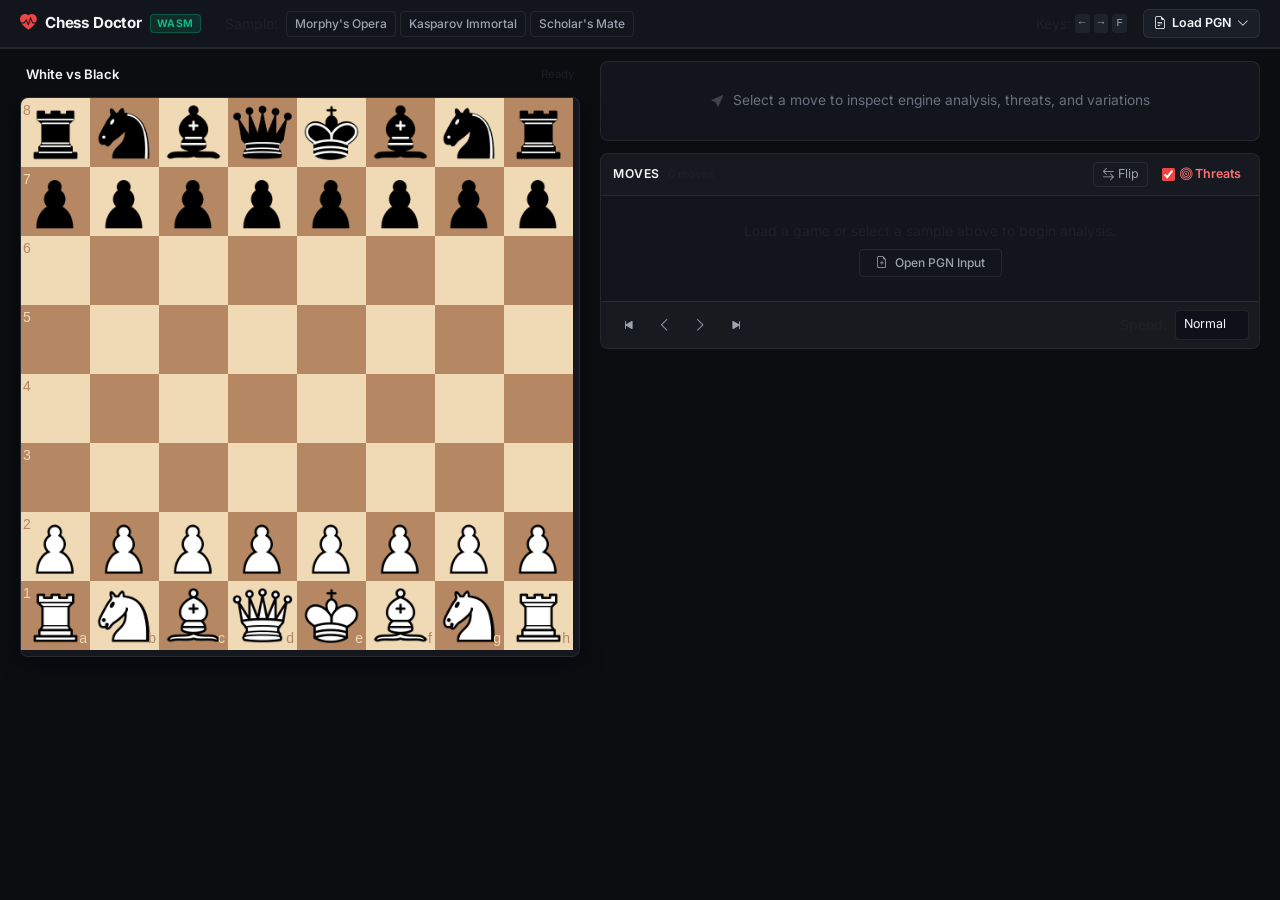
==== commit 71197fae: "enhance ui with lighter variation board, right-side controls, and expanded move details" ====
--- a/templates/index.html
+++ b/templates/index.html
@@ -2,41 +2,44 @@
 <html lang="en">
 <head>
     <meta charset="UTF-8">
-    <meta name="viewport" content="width=device-width, initial-scale=1.0, viewport-fit=cover">
-    <title>Chess Doctor - Studio Game Analysis</title>
+    <meta name="viewport" content="width=device-width, initial-scale=1.0, maximum-scale=1.0, user-scalable=no">
+    <title>Chess Doctor - Studio Chess Analysis</title>
     
-    <!-- Google Fonts: Inter & JetBrains Mono -->
+    <!-- Fonts: Inter & JetBrains Mono -->
     <link rel="preconnect" href="https://fonts.googleapis.com">
     <link rel="preconnect" href="https://fonts.gstatic.com" crossorigin>
-    <link href="https://fonts.googleapis.com/css2?family=Inter:wght@400;500;600;700&family=JetBrains+Mono:wght@400;500;600&display=swap" rel="stylesheet">
-
-    <!-- CSS Dependencies -->
-    <link rel="stylesheet" href="https://cdn.jsdelivr.net/npm/bootstrap@5.3.2/dist/css/bootstrap.min.css">
-    <link rel="stylesheet" href="https://cdn.jsdelivr.net/npm/bootstrap-icons@1.11.1/font/bootstrap-icons.css">
-    <link rel="stylesheet" href="css/chessboard-1.0.0.css">
+    <link href="https://fonts.googleapis.com/css2?family=Inter:wght@400;500;600;700&family=JetBrains+Mono:wght@400;500;600;700&display=swap" rel="stylesheet">
+    
+    <!-- Bootstrap 5 CSS & Icons -->
+    <link href="https://cdn.jsdelivr.net/npm/bootstrap@5.3.0-alpha1/dist/css/bootstrap.min.css" rel="stylesheet">
+    <link rel="stylesheet" href="https://cdn.jsdelivr.net/npm/bootstrap-icons@1.11.3/font/bootstrap-icons.min.css">
+    
+    <!-- Chessboard.js CSS -->
+    <link rel="stylesheet" href="css/chessboard-1.0.0.min.css">
     
     <style>
         :root {
-            --bg-base: #101216;
-            --bg-surface: #171a21;
-            --bg-surface-elevated: #1e222b;
-            --bg-surface-hover: #262b37;
-            --border-subtle: rgba(255, 255, 255, 0.07);
-            --border-medium: rgba(255, 255, 255, 0.12);
+            --bg-canvas: #0b0d11;
+            --bg-surface: #12151b;
+            --bg-surface-elevated: #1a1e27;
+            --bg-surface-hover: #222734;
+            --border-subtle: rgba(255, 255, 255, 0.08);
+            --border-medium: rgba(255, 255, 255, 0.14);
             --text-primary: #f3f4f6;
             --text-secondary: #9ca3af;
             --text-muted: #6b7280;
             --accent: #38bdf8;
             --accent-dim: rgba(56, 189, 248, 0.15);
+            --accent-emerald: #10b981;
             
-            /* Move quality colors */
-            --q-blunder: #ef4444;
-            --q-mistake: #f97316;
-            --q-inaccuracy: #eab308;
-            --q-good: #22c55e;
+            /* Move Quality Colors */
             --q-brilliant: #38bdf8;
             --q-great: #818cf8;
+            --q-good: #22c55e;
             --q-book: #d97706;
+            --q-inaccuracy: #eab308;
+            --q-mistake: #f97316;
+            --q-blunder: #ef4444;
         }
 
         * {
@@ -44,79 +47,72 @@
         }
 
         body {
-            background-color: var(--bg-base);
+            background-color: var(--bg-canvas);
             color: var(--text-primary);
-            font-family: 'Inter', -apple-system, BlinkMacSystemFont, 'Segoe UI', Roboto, sans-serif;
-            min-height: 100vh;
+            font-family: 'Inter', -apple-system, BlinkMacSystemFont, sans-serif;
             margin: 0;
             padding: 0;
+            min-height: 100vh;
             -webkit-font-smoothing: antialiased;
-            overflow-x: hidden;
-        }
-
-        /* Slim Studio Header (48px) */
+        }
+
+        /* Slim Header */
         .studio-header {
+            background: var(--bg-surface);
+            border-bottom: 1px solid var(--border-subtle);
             height: 48px;
-            background: #13161c;
-            border-bottom: 1px solid var(--border-subtle);
-            padding: 0 1rem;
+            padding: 0 1.25rem;
             display: flex;
             align-items: center;
             justify-content: space-between;
             position: sticky;
             top: 0;
-            z-index: 100;
+            z-index: 1020;
         }
 
         .brand-link {
-            display: flex;
+            display: inline-flex;
             align-items: center;
             gap: 8px;
+            text-decoration: none;
             color: var(--text-primary);
-            text-decoration: none;
-            font-weight: 600;
+            font-weight: 700;
             font-size: 0.95rem;
             letter-spacing: -0.01em;
         }
+        .brand-link:hover {
+            color: #fff;
+        }
 
         .brand-icon {
-            color: #38bdf8;
-            font-size: 1.1rem;
+            color: #ef4444;
+            font-size: 1.05rem;
         }
 
         .wasm-pill {
-            background: rgba(34, 197, 94, 0.12);
-            color: #4ade80;
-            border: 1px solid rgba(34, 197, 94, 0.25);
-            font-size: 0.68rem;
-            font-weight: 600;
+            background: rgba(16, 185, 129, 0.15);
+            color: var(--accent-emerald);
+            border: 1px solid rgba(16, 185, 129, 0.3);
+            font-size: 0.65rem;
+            font-weight: 700;
             padding: 1px 6px;
             border-radius: 4px;
-            text-transform: uppercase;
             letter-spacing: 0.04em;
         }
 
-        .chip-group {
-            display: flex;
-            align-items: center;
-            gap: 4px;
-        }
-
         .chip-btn {
-            background: rgba(255, 255, 255, 0.04);
+            background: transparent;
+            color: var(--text-secondary);
             border: 1px solid var(--border-subtle);
-            color: var(--text-secondary);
-            border-radius: 6px;
+            border-radius: 4px;
+            font-size: 0.75rem;
+            font-weight: 500;
             padding: 3px 8px;
-            font-size: 0.78rem;
-            font-weight: 500;
             cursor: pointer;
-            transition: all 0.15s ease-in-out;
-            white-space: nowrap;
-        }
-
+            transition: all 0.15s;
+        }
         .chip-btn:hover {
-            background: rgba(255, 255, 255, 0.08);
+            background: var(--bg-surface-elevated);
             color: var(--text-primary);
             border-color: var(--border-medium);
         }
@@ -124,62 +120,60 @@
         .btn-pgn-toggle {
             background: var(--bg-surface-elevated);
             color: var(--text-primary);
-            border: 1px solid var(--border-medium);
+            border: 1px solid var(--border-subtle);
             border-radius: 6px;
+            font-size: 0.78rem;
+            font-weight: 600;
             padding: 4px 10px;
-            font-size: 0.82rem;
-            font-weight: 500;
             display: inline-flex;
             align-items: center;
             gap: 6px;
             cursor: pointer;
             transition: all 0.15s;
         }
-
         .btn-pgn-toggle:hover {
             background: var(--bg-surface-hover);
-            border-color: var(--accent);
-            color: var(--accent);
-        }
-
-        .btn-pgn-toggle.active {
-            background: var(--accent-dim);
-            border-color: var(--accent);
-            color: var(--accent);
+            border-color: var(--border-medium);
         }
 
         /* Collapsible PGN Drawer */
         .pgn-drawer {
+            background: var(--bg-surface);
+            border-bottom: 1px solid var(--border-subtle);
             max-height: 0;
             overflow: hidden;
-            background: #14171e;
-            border-bottom: 1px solid transparent;
-            transition: max-height 0.3s cubic-bezier(0.16, 1, 0.3, 1), border-color 0.2s;
-        }
-
+            transition: max-height 0.3s cubic-bezier(0.16, 1, 0.3, 1);
+        }
         .pgn-drawer.open {
-            max-height: 380px;
-            border-bottom-color: var(--border-subtle);
-        }
-
+            max-height: 480px;
+        }
         .pgn-drawer-inner {
-            padding: 12px 1rem 14px 1rem;
-            max-width: 1200px;
+            max-width: 1380px;
             margin: 0 auto;
+            padding: 14px 1.25rem;
+            display: flex;
+            flex-direction: column;
+            gap: 10px;
         }
 
         .pgn-textarea {
-            background-color: #0d0f13;
-            border: 1px solid var(--border-subtle);
-            color: #f1f5f9;
+            width: 100%;
+            height: 160px;
+            min-height: 140px;
+            max-height: 360px;
+            background-color: #0b0d10;
+            color: #e5e7eb;
+            border: 1px solid var(--border-medium);
+            border-radius: 6px;
+            padding: 10px 12px;
             font-family: 'JetBrains Mono', monospace;
-            font-size: 0.82rem;
-            line-height: 1.4;
-            border-radius: 6px;
+            font-size: 0.84rem;
+            line-height: 1.5;
             resize: vertical;
+            transition: border-color 0.15s;
         }
         .pgn-textarea:focus {
-            background-color: #0d0f13;
+            background-color: #0b0d10;
             color: #fff;
             border-color: var(--accent);
             box-shadow: 0 0 0 2px var(--accent-dim);
@@ -188,20 +182,21 @@
         @media (max-width: 768px) {
             .pgn-textarea {
                 font-size: 16px; /* Avoid iOS auto-zoom */
+                height: 140px;
             }
         }
 
         /* Studio Main Layout */
         .studio-container {
-            max-width: 1200px;
+            max-width: 1380px;
             margin: 0 auto;
-            padding: 10px 1rem 1.5rem 1rem;
+            padding: 12px 1.25rem 2rem 1.25rem;
         }
 
         .studio-grid {
             display: grid;
-            grid-template-columns: minmax(320px, 460px) 1fr;
-            gap: 1rem;
+            grid-template-columns: minmax(360px, 560px) 1fr;
+            gap: 1.25rem;
             align-items: start;
         }
 
@@ -210,6 +205,8 @@
             display: flex;
             flex-direction: column;
             gap: 8px;
+            width: 100%;
+            max-width: 560px;
         }
 
         .game-info-strip {
@@ -229,25 +226,99 @@
         .board-wrapper {
             position: relative;
             width: 100%;
-            background: #15181f;
+            background: #14171e;
             border: 1px solid var(--border-subtle);
             border-radius: 8px;
             overflow: hidden;
-            box-shadow: 0 4px 20px rgba(0, 0, 0, 0.4);
-        }
-
+            box-shadow: 0 6px 24px rgba(0, 0, 0, 0.45);
+        }
+
+        /* Variation Mode - Visually lighter board */
         .board-container {
             position: relative;
             width: 100%;
+            transition: all 0.25s ease;
+        }
+
+        .board-container.variation-mode #board {
+            filter: brightness(1.28) contrast(0.92) saturate(0.85);
+            box-shadow: inset 0 0 0 3px #38bdf8, 0 0 24px rgba(56, 189, 248, 0.25);
+            transition: filter 0.25s ease, box-shadow 0.25s ease;
         }
 
         #board {
             width: 100%;
             aspect-ratio: 1 / 1;
+            transition: filter 0.25s ease;
         }
 
         .board-b72b1 {
             border: none !important;
+        }
+
+        /* Variation Floating Status Banner */
+        .variation-banner {
+            position: absolute;
+            top: 0;
+            left: 0;
+            right: 0;
+            z-index: 1005;
+            background: rgba(13, 16, 23, 0.95);
+            backdrop-filter: blur(8px);
+            border-bottom: 1px solid rgba(56, 189, 248, 0.35);
+            padding: 7px 12px;
+            display: flex;
+            align-items: center;
+            justify-content: space-between;
+            box-shadow: 0 2px 10px rgba(0, 0, 0, 0.5);
+            animation: slideDown 0.2s ease-out;
+        }
+
+        @keyframes slideDown {
+            from { transform: translateY(-100%); }
+            to { transform: translateY(0); }
+        }
+
+        .var-type-badge {
+            font-size: 0.72rem;
+            font-weight: 700;
+            padding: 2px 7px;
+            border-radius: 4px;
+            text-transform: uppercase;
+            letter-spacing: 0.03em;
+        }
+        .var-type-badge.refutation {
+            background: rgba(239, 68, 68, 0.25);
+            color: #fca5a5;
+            border: 1px solid rgba(239, 68, 68, 0.5);
+        }
+        .var-type-badge.better {
+            background: rgba(34, 197, 94, 0.25);
+            color: #86efac;
+            border: 1px solid rgba(34, 197, 94, 0.5);
+        }
+
+        .var-status-text {
+            font-size: 0.8rem;
+            color: #e2e8f0;
+        }
+
+        .btn-return-game {
+            background: var(--accent);
+            color: #041019;
+            border: none;
+            border-radius: 4px;
+            font-size: 0.75rem;
+            font-weight: 700;
+            padding: 3px 9px;
+            cursor: pointer;
+            display: inline-flex;
+            align-items: center;
+            transition: all 0.15s;
+            white-space: nowrap;
+        }
+        .btn-return-game:hover {
+            background: #7dd3fc;
         }
 
         #arrow-svg {
@@ -276,7 +347,7 @@
             position: absolute;
             width: 12.5%;
             height: 12.5%;
-            z-index: 9999;
+            z-index: 999;
             pointer-events: none;
             box-sizing: border-box;
         }
@@ -303,77 +374,19 @@
         .annotation-mistake::before { background-color: var(--q-mistake); }
         .annotation-inaccuracy::before { background-color: var(--q-inaccuracy); color: #111; }
 
-        /* Board Toolbar (Docked) */
-        .board-toolbar {
-            display: flex;
-            align-items: center;
-            justify-content: space-between;
-            background: var(--bg-surface);
-            border: 1px solid var(--border-subtle);
-            border-radius: 6px;
-            padding: 4px 6px;
-            gap: 6px;
-        }
-
-        .btn-tool {
-            background: transparent;
-            color: var(--text-secondary);
-            border: none;
-            border-radius: 4px;
-            min-height: 36px;
-            min-width: 36px;
-            padding: 4px 8px;
-            display: inline-flex;
-            align-items: center;
-            justify-content: center;
-            font-size: 0.9rem;
-            cursor: pointer;
-            transition: all 0.15s;
-        }
-        .btn-tool:hover {
-            background: var(--bg-surface-elevated);
-            color: var(--text-primary);
-        }
-        .btn-tool:active {
-            background: var(--bg-surface-hover);
-        }
-
-        .nav-cluster {
-            display: flex;
-            align-items: center;
-            gap: 2px;
-        }
-
-        .threat-pill {
-            display: inline-flex;
-            align-items: center;
-            gap: 5px;
-            font-size: 0.78rem;
-            font-weight: 600;
-            color: #f87171;
-            cursor: pointer;
-            padding: 4px 8px;
-            border-radius: 4px;
-            user-select: none;
-        }
-        .threat-pill input {
-            cursor: pointer;
-            accent-color: #ef4444;
-        }
-
         /* Right Column: Unified Analysis Studio */
         .studio-panel {
             display: flex;
             flex-direction: column;
-            gap: 10px;
-        }
-
-        /* Move Diagnosis Banner */
+            gap: 12px;
+        }
+
+        /* Move Diagnosis Card */
         .diagnosis-card {
             background: var(--bg-surface);
             border: 1px solid var(--border-subtle);
             border-radius: 8px;
-            padding: 12px 14px;
+            padding: 14px 16px;
             min-height: 80px;
             transition: all 0.2s;
         }
@@ -392,9 +405,9 @@
             display: flex;
             align-items: center;
             justify-content: space-between;
-            margin-bottom: 8px;
+            margin-bottom: 10px;
             flex-wrap: wrap;
-            gap: 4px;
+            gap: 6px;
         }
 
         .move-title-wrap {
@@ -422,122 +435,211 @@
 
         .move-san {
             font-family: 'JetBrains Mono', monospace;
+            font-size: 1.05rem;
             font-weight: 700;
-            font-size: 1.05rem;
-            color: var(--text-primary);
+            color: #fff;
         }
 
         .badge-q {
             font-size: 0.72rem;
             font-weight: 700;
+            padding: 2px 7px;
+            border-radius: 4px;
+            text-transform: uppercase;
+            letter-spacing: 0.02em;
+        }
+        .badge-q.blunder { background: rgba(239, 68, 68, 0.2); color: #f87171; border: 1px solid rgba(239, 68, 68, 0.4); }
+        .badge-q.mistake { background: rgba(249, 115, 22, 0.2); color: #fb923c; border: 1px solid rgba(249, 115, 22, 0.4); }
+        .badge-q.inaccuracy { background: rgba(234, 179, 8, 0.2); color: #facc15; border: 1px solid rgba(234, 179, 8, 0.4); }
+        .badge-q.good-move { background: rgba(34, 197, 94, 0.2); color: #4ade80; border: 1px solid rgba(34, 197, 94, 0.4); }
+        .badge-q.great { background: rgba(129, 140, 248, 0.2); color: #a5b4fc; border: 1px solid rgba(129, 140, 248, 0.4); }
+        .badge-q.brilliant { background: rgba(56, 189, 248, 0.2); color: #7dd3fc; border: 1px solid rgba(56, 189, 248, 0.4); }
+        .badge-q.book { background: rgba(217, 119, 6, 0.2); color: #fbbf24; border: 1px solid rgba(217, 119, 6, 0.4); }
+
+        .eval-tag {
+            font-family: 'JetBrains Mono', monospace;
+            font-size: 0.78rem;
+            font-weight: 600;
+            padding: 2px 7px;
+            border-radius: 4px;
+            background: #1e232d;
+            border: 1px solid var(--border-subtle);
+            color: #e5e7eb;
+        }
+
+        .eval-best-tag {
+            font-family: 'JetBrains Mono', monospace;
+            font-size: 0.75rem;
             padding: 2px 6px;
             border-radius: 4px;
-            letter-spacing: 0.03em;
-        }
-        .badge-q.blunder { background: rgba(239, 68, 68, 0.2); color: #f87171; }
-        .badge-q.mistake { background: rgba(249, 115, 22, 0.2); color: #fb923c; }
-        .badge-q.inaccuracy { background: rgba(234, 179, 8, 0.2); color: #facc15; }
-        .badge-q.good-move { background: rgba(34, 197, 94, 0.2); color: #4ade80; }
-        .badge-q.brilliant { background: rgba(56, 189, 248, 0.2); color: #38bdf8; }
-        .badge-q.great { background: rgba(129, 140, 248, 0.2); color: #a5b4fc; }
-        .badge-q.book { background: rgba(217, 119, 6, 0.2); color: #fbbf24; }
-
-        .eval-tag {
+            background: rgba(34, 197, 94, 0.12);
+            border: 1px solid rgba(34, 197, 94, 0.3);
+            color: #86efac;
+        }
+
+        .metric-chip {
+            font-size: 0.74rem;
             font-family: 'JetBrains Mono', monospace;
-            font-size: 0.85rem;
-            font-weight: 600;
-            background: #111317;
-            padding: 2px 8px;
+            padding: 2px 6px;
             border-radius: 4px;
+            background: rgba(255, 255, 255, 0.05);
             border: 1px solid var(--border-subtle);
-        }
-
-        .diagnosis-text {
-            font-size: 0.88rem;
-            line-height: 1.45;
-            color: #d1d5db;
-            margin-bottom: 8px;
-        }
-
+            color: #93c5fd;
+        }
+        .metric-chip.chip-loss {
+            background: rgba(239, 68, 68, 0.12);
+            border-color: rgba(239, 68, 68, 0.3);
+            color: #fca5a5;
+        }
+
+        /* Tags Cluster */
         .tags-cluster {
             display: flex;
             flex-wrap: wrap;
             gap: 4px;
             margin-bottom: 8px;
         }
-
         .diag-tag {
-            background: rgba(255, 255, 255, 0.04);
+            font-size: 0.72rem;
+            background: var(--bg-surface-elevated);
             color: var(--text-secondary);
             border: 1px solid var(--border-subtle);
-            font-size: 0.72rem;
+            border-radius: 4px;
             padding: 1px 6px;
-            border-radius: 4px;
-        }
-
-        .threat-alert-box {
+            display: inline-flex;
+            align-items: center;
+        }
+
+        /* Better move callout */
+        .better-move-strip {
+            background: rgba(34, 197, 94, 0.08);
+            border: 1px solid rgba(34, 197, 94, 0.25);
+            border-radius: 6px;
+            padding: 6px 10px;
+            margin-bottom: 8px;
             display: flex;
             align-items: center;
-            gap: 6px;
+            flex-wrap: wrap;
+            gap: 4px;
+        }
+        .badge-better {
+            background: rgba(34, 197, 94, 0.2);
+            color: #4ade80;
+            border: 1px solid rgba(34, 197, 94, 0.4);
+            padding: 1px 6px;
+            border-radius: 3px;
+            font-size: 0.82rem;
+            font-weight: 700;
+        }
+
+        /* Threats Box */
+        .threat-alert-box {
+            background: rgba(239, 68, 68, 0.08);
+            border: 1px solid rgba(239, 68, 68, 0.25);
+            border-radius: 6px;
+            padding: 6px 10px;
+            margin-bottom: 8px;
+        }
+        .threat-item {
+            font-size: 0.74rem;
+            background: rgba(239, 68, 68, 0.15);
+            color: #fca5a5;
+            border: 1px solid rgba(239, 68, 68, 0.3);
+            padding: 1px 6px;
+            border-radius: 3px;
+            display: inline-flex;
+            align-items: center;
+        }
+        .threat-refutation-badge {
+            background: rgba(239, 68, 68, 0.25);
+            color: #f87171;
+            border: 1px solid rgba(239, 68, 68, 0.5);
+            padding: 1px 6px;
+            border-radius: 3px;
             font-size: 0.8rem;
-            color: #f87171;
-            margin-bottom: 6px;
-        }
-
-        /* Variation interactive pills */
-        .var-row {
-            display: flex;
-            flex-direction: column;
-            gap: 6px;
-            margin-top: 6px;
-        }
-
-        .var-pill {
+            font-weight: 700;
+        }
+
+        /* Diagnosis Explanation */
+        .diagnosis-text {
+            font-size: 0.84rem;
+            line-height: 1.5;
+            color: #cbd5e1;
+            margin-bottom: 8px;
+            padding: 6px 10px;
+            background: rgba(255, 255, 255, 0.02);
+            border-radius: 4px;
+            border-left: 2px solid var(--accent);
+        }
+
+        /* Variations: Full Untruncated Display */
+        .variation-box {
             background: rgba(0, 0, 0, 0.25);
             border: 1px solid var(--border-subtle);
             border-radius: 6px;
-            padding: 6px 10px;
+            padding: 8px 10px;
+            margin-bottom: 8px;
+        }
+        .variation-box.box-refutation {
+            border-left: 3px solid var(--q-blunder);
+            background: rgba(239, 68, 68, 0.04);
+        }
+        .variation-box.box-better {
+            border-left: 3px solid var(--q-good);
+            background: rgba(34, 197, 94, 0.04);
+        }
+
+        .principal-variation {
             font-family: 'JetBrains Mono', monospace;
             font-size: 0.8rem;
-            display: flex;
-            align-items: center;
-            justify-content: space-between;
-            gap: 8px;
+            line-height: 1.5;
+            color: #e5e7eb;
+            padding: 4px 6px;
+            border-radius: 4px;
+            background: rgba(0, 0, 0, 0.2);
+            word-break: break-word;
+        }
+        .principal-variation.clickable {
             cursor: pointer;
-            transition: all 0.15s;
-        }
-        .var-pill:hover {
-            background: rgba(255, 255, 255, 0.04);
-            border-color: var(--border-medium);
-        }
-
-        .var-refutation {
-            border-left: 3px solid var(--q-blunder);
+            transition: background 0.15s;
+        }
+        .principal-variation.clickable:hover {
+            background: rgba(255, 255, 255, 0.06);
+        }
+
+        .btn-play-refutation {
+            background: rgba(239, 68, 68, 0.15);
             color: #fca5a5;
-        }
-        .var-better {
-            border-left: 3px solid var(--q-good);
-            color: #86efac;
-        }
-
-        .btn-var-play {
-            background: var(--bg-surface-elevated);
-            color: var(--text-primary);
-            border: 1px solid var(--border-subtle);
+            border: 1px solid rgba(239, 68, 68, 0.35);
             border-radius: 4px;
             font-size: 0.74rem;
             font-weight: 600;
-            padding: 2px 8px;
+            padding: 3px 8px;
             cursor: pointer;
             transition: all 0.15s;
-            white-space: nowrap;
-        }
-        .btn-var-play:hover {
-            background: var(--accent);
+        }
+        .btn-play-refutation:hover {
+            background: #ef4444;
+            color: #fff;
+        }
+
+        .btn-play-better {
+            background: rgba(34, 197, 94, 0.15);
+            color: #86efac;
+            border: 1px solid rgba(34, 197, 94, 0.35);
+            border-radius: 4px;
+            font-size: 0.74rem;
+            font-weight: 600;
+            padding: 3px 8px;
+            cursor: pointer;
+            transition: all 0.15s;
+        }
+        .btn-play-better:hover {
+            background: #22c55e;
             color: #000;
         }
 
-        /* Move Notation Sheet */
+        /* Move Notation Sheet & Docked Toolbar */
         .sheet-card {
             background: var(--bg-surface);
             border: 1px solid var(--border-subtle);
@@ -566,6 +668,23 @@
             font-size: 0.76rem;
         }
 
+        .btn-tool-sm {
+            background: transparent;
+            color: var(--text-secondary);
+            border: 1px solid var(--border-subtle);
+            border-radius: 4px;
+            padding: 2px 8px;
+            font-size: 0.78rem;
+            cursor: pointer;
+            display: inline-flex;
+            align-items: center;
+            transition: all 0.15s;
+        }
+        .btn-tool-sm:hover {
+            background: var(--bg-surface-elevated);
+            color: var(--text-primary);
+        }
+
         .analysis-container {
             max-height: 380px;
             overflow-y: auto;
@@ -606,37 +725,102 @@
             display: flex;
             align-items: center;
             gap: 6px;
-            color: #d1d5db;
+            color: var(--text-secondary);
             transition: all 0.12s;
+            user-select: none;
         }
 
         .white-move:hover, .black-move:hover {
             background: rgba(255, 255, 255, 0.05);
-            color: #fff;
+            color: var(--text-primary);
         }
 
         .white-move.active, .black-move.active {
-            background: var(--accent-dim);
-            color: var(--accent);
+            background: rgba(56, 189, 248, 0.15) !important;
+            color: var(--accent) !important;
             font-weight: 700;
         }
 
-        .dot-q {
+        /* Quality indicator dots */
+        .move-quality-indicator {
             width: 6px;
             height: 6px;
             border-radius: 50%;
             display: inline-block;
             flex-shrink: 0;
         }
-        .dot-blunder { background-color: var(--q-blunder); }
-        .dot-mistake { background-color: var(--q-mistake); }
-        .dot-inaccuracy { background-color: var(--q-inaccuracy); }
-        .dot-good { background-color: var(--q-good); }
-        .dot-brilliant { background-color: var(--q-brilliant); }
-        .dot-great { background-color: var(--q-great); }
-        .dot-book { background-color: var(--q-book); }
-
-        /* Inline Progress Strip */
+        .quality-blunder { background-color: var(--q-blunder); box-shadow: 0 0 6px var(--q-blunder); }
+        .quality-mistake { background-color: var(--q-mistake); }
+        .quality-inaccuracy { background-color: var(--q-inaccuracy); }
+        .quality-good { background-color: var(--q-good); opacity: 0.6; }
+        .quality-great { background-color: var(--q-great); }
+        .quality-brilliant { background-color: var(--q-brilliant); box-shadow: 0 0 6px var(--q-brilliant); }
+        .quality-book { background-color: var(--q-book); }
+
+        /* Docked Move Navigation Toolbar directly in right sheet */
+        .sheet-toolbar {
+            display: flex;
+            align-items: center;
+            justify-content: space-between;
+            background: rgba(255, 255, 255, 0.02);
+            border-top: 1px solid var(--border-subtle);
+            padding: 6px 10px;
+            gap: 8px;
+            flex-wrap: wrap;
+        }
+
+        .btn-tool {
+            background: transparent;
+            color: var(--text-secondary);
+            border: none;
+            border-radius: 4px;
+            min-height: 34px;
+            min-width: 34px;
+            padding: 4px 8px;
+            display: inline-flex;
+            align-items: center;
+            justify-content: center;
+            font-size: 0.9rem;
+            cursor: pointer;
+            transition: all 0.15s;
+        }
+        .btn-tool:hover {
+            background: var(--bg-surface-elevated);
+            color: var(--text-primary);
+        }
+        .btn-tool:active {
+            background: var(--bg-surface-hover);
+        }
+
+        .nav-cluster {
+            display: flex;
+            align-items: center;
+            gap: 2px;
+        }
+
+        .threat-pill {
+            display: inline-flex;
+            align-items: center;
+            gap: 5px;
+            font-size: 0.78rem;
+            font-weight: 600;
+            color: #f87171;
+            cursor: pointer;
+            padding: 3px 6px;
+            border-radius: 4px;
+            user-select: none;
+        }
+        .threat-pill input {
+            cursor: pointer;
+            accent-color: #ef4444;
+        }
+
+        .select-dark {
+            background: #0e1117;
+            color: #f3f4f6;
+            border-color: var(--border-subtle);
+        }
+
         .progress-strip {
             background: #15181f;
             border: 1px solid var(--border-subtle);
@@ -654,9 +838,12 @@
             .studio-grid {
                 display: flex;
                 flex-direction: column;
-                gap: 8px;
-            }
-            .board-toolbar .btn-tool {
+                gap: 10px;
+            }
+            .board-column {
+                max-width: 100%;
+            }
+            .sheet-toolbar .btn-tool {
                 min-height: 42px;
                 min-width: 42px;
             }
@@ -700,7 +887,7 @@
     <!-- Collapsible PGN Drawer -->
     <div id="pgnDrawer" class="pgn-drawer">
         <div class="pgn-drawer-inner">
-            <div class="d-flex align-items-center justify-content-between mb-2 flex-wrap gap-2">
+            <div class="d-flex align-items-center justify-content-between mb-1 flex-wrap gap-2">
                 <div class="d-flex align-items-center gap-2">
                     <span class="small fw-semibold text-light">Paste PGN Notation</span>
                     <div class="d-flex d-md-none gap-1">
@@ -710,7 +897,7 @@
                 </div>
                 <div class="d-flex align-items-center gap-2">
                     <label for="analysisDepth" class="small text-muted mb-0">Depth:</label>
-                    <select id="analysisDepth" class="form-select form-select-sm py-0 px-2" style="width:auto; height:28px; background:#0d0f13; color:#f3f4f6; border-color:var(--border-subtle); font-size:0.78rem;">
+                    <select id="analysisDepth" class="form-select form-select-sm py-0 px-2 select-dark" style="width:auto; height:28px; font-size:0.78rem;">
                         <option value="10">Fast (10)</option>
                         <option value="12" selected>Standard (12)</option>
                         <option value="14">Deep (14)</option>
@@ -719,7 +906,7 @@
                     <button type="button" id="btnCloseDrawer" class="btn-tool" style="min-height:28px;min-width:28px;" title="Close Drawer"><i class="bi bi-x-lg"></i></button>
                 </div>
             </div>
-            <textarea class="form-control pgn-textarea mb-2" id="pgnInput" rows="3" placeholder="Paste standard PGN notation here..."></textarea>
+            <textarea class="form-control pgn-textarea mb-2" id="pgnInput" placeholder="Paste standard PGN notation here..."></textarea>
             <div class="d-flex align-items-center gap-2">
                 <button id="analyzeBtn" class="btn btn-primary btn-sm px-3 fw-semibold" style="background:var(--accent); border:none; color:#000; height:32px;">
                     <i class="bi bi-play-circle-fill me-1"></i> Analyze Game
@@ -745,7 +932,7 @@
         </div>
 
         <div class="studio-grid">
-            <!-- Left Column: Board -->
+            <!-- Left Column: Board Studio -->
             <div class="board-column">
                 <div class="game-info-strip" id="gameInfo">
                     <span class="game-info-players">White vs Black</span>
@@ -753,31 +940,27 @@
                 </div>
 
                 <div class="board-wrapper">
+                    <!-- Variation Mode Banner (Overlay) -->
+                    <div id="variationBanner" class="variation-banner d-none">
+                        <div class="d-flex align-items-center gap-2 text-truncate me-2">
+                            <span id="variationTypeBadge" class="var-type-badge refutation">Punishing Line</span>
+                            <span id="variationStatusText" class="var-status-text text-truncate">Playing variation...</span>
+                        </div>
+                        <button type="button" id="btnReturnMainLine" class="btn-return-game" title="Return to original position (Space)">
+                            <i class="bi bi-arrow-return-left me-1"></i> Return to Game
+                        </button>
+                    </div>
+
                     <div class="board-container">
                         <div id="board"></div>
                         <svg id="arrow-svg"></svg>
                     </div>
                 </div>
-
-                <!-- Docked Board Toolbar -->
-                <div class="board-toolbar">
-                    <div class="nav-cluster">
-                        <button id="btnFirst" class="btn-tool" title="First Move (Home)"><i class="bi bi-skip-start-fill"></i></button>
-                        <button id="btnPrev" class="btn-tool" title="Previous Move (←)"><i class="bi bi-chevron-left"></i></button>
-                        <button id="btnNext" class="btn-tool" title="Next Move (→)"><i class="bi bi-chevron-right"></i></button>
-                        <button id="btnLast" class="btn-tool" title="Last Move (End)"><i class="bi bi-skip-end-fill"></i></button>
-                    </div>
-                    <button id="btnFlip" class="btn-tool" title="Flip Board (F)"><i class="bi bi-arrow-left-right me-1"></i> Flip</button>
-                    <label class="threat-pill mb-0" title="Toggle Threat Radar">
-                        <input type="checkbox" id="toggleThreats" checked>
-                        <span><i class="bi bi-bullseye"></i> Threats</span>
-                    </label>
-                </div>
             </div>
 
             <!-- Right Column: Studio Panel -->
             <div class="studio-panel">
-                <!-- Move Diagnosis Banner -->
+                <!-- Move Diagnosis Card -->
                 <div class="diagnosis-card" id="moveExplanation">
                     <div class="diagnosis-empty">
                         <i class="bi bi-cursor-fill opacity-50"></i>
@@ -785,12 +968,22 @@
                     </div>
                 </div>
 
-                <!-- Move Notation Sheet -->
+                <!-- Move Notation Sheet with Integrated Move Navigation Toolbar -->
                 <div class="sheet-card">
                     <div class="sheet-header">
-                        <span class="sheet-title">Moves</span>
-                        <span id="moveCountSummary" class="text-muted small">0 moves</span>
+                        <div class="d-flex align-items-center gap-2">
+                            <span class="sheet-title">Moves</span>
+                            <span id="moveCountSummary" class="text-muted small">0 moves</span>
+                        </div>
+                        <div class="d-flex align-items-center gap-2">
+                            <button id="btnFlip" class="btn-tool-sm" title="Flip Board (F)"><i class="bi bi-arrow-left-right me-1"></i> Flip</button>
+                            <label class="threat-pill mb-0" title="Toggle Threat Radar">
+                                <input type="checkbox" id="toggleThreats" checked>
+                                <span><i class="bi bi-bullseye"></i> Threats</span>
+                            </label>
+                        </div>
                     </div>
+
                     <div class="analysis-container" id="analysisContainer">
                         <div class="text-center text-muted py-4 small">
                             <p class="mb-2">Load a game or select a sample above to begin analysis.</p>
@@ -799,41 +992,52 @@
                             </button>
                         </div>
                     </div>
+
+                    <!-- Docked Move Navigation Toolbar directly at the bottom of the Moves sheet -->
+                    <div class="sheet-toolbar" id="boardToolbar">
+                        <div class="nav-cluster">
+                            <button id="btnFirst" class="btn-tool" title="First Move (Home)"><i class="bi bi-skip-start-fill"></i></button>
+                            <button id="btnPrev" class="btn-tool" title="Previous Move (←)"><i class="bi bi-chevron-left"></i></button>
+                            <button id="btnNext" class="btn-tool" title="Next Move (→)"><i class="bi bi-chevron-right"></i></button>
+                            <button id="btnLast" class="btn-tool" title="Last Move (End)"><i class="bi bi-skip-end-fill"></i></button>
+                        </div>
+                        <div class="d-flex align-items-center gap-2">
+                            <span class="text-muted small d-none d-sm-inline">Speed:</span>
+                            <select id="speedControl" class="form-select form-select-sm py-0 px-2 select-dark" style="width:auto; height:30px; font-size:0.78rem;">
+                                <option value="2000">Slow</option>
+                                <option value="1000" selected>Normal</option>
+                                <option value="500">Fast</option>
+                                <option value="200">Very Fast</option>
+                            </select>
+                        </div>
+                    </div>
                 </div>
             </div>
         </div>
     </main>
 
-    <!-- JS Dependencies -->
-    <script src="https://cdn.jsdelivr.net/npm/bootstrap@5.3.2/dist/js/bootstrap.bundle.min.js"></script>
-    <script src="https://cdn.jsdelivr.net/npm/jquery@3.7.1/dist/jquery.min.js"></script>
+    <!-- Dependencies -->
+    <script src="https://code.jquery.com/jquery-3.6.0.min.js"></script>
+    <script src="https://cdn.jsdelivr.net/npm/bootstrap@5.3.0-alpha1/dist/js/bootstrap.bundle.min.js"></script>
     <script src="js/chess.min.js"></script>
-    <script src="js/chessboard-1.0.0.js"></script>
+    <script src="js/chessboard-1.0.0.min.js"></script>
     <script src="js/chess-evaluator.js"></script>
     <script src="js/opening-detector.js"></script>
     <script src="js/situation-recognizer.js"></script>
     <script src="js/browser-analyzer.js"></script>
+    
     <script>
-        $(document).ready(function() {
-            const board = Chessboard('board', {
-                position: 'start',
-                pieceTheme: 'img/chesspieces/wikipedia/{piece}.png'
-            });
+        document.addEventListener('DOMContentLoaded', function() {
+            // App state
             const chess = new Chess();
-            let analysisData = null;
             let currentMoveIndex = -1;
             let moves = [];
             let moveHistory = [];
             let isPlayingVariation = false;
+            let isInVariationMode = false;
             let animationSpeed = 1000;
             let animationTimeout = null;
             let browserDoctor = null;
-
-            const SAMPLE_GAMES = {
-                opera: `[Event "Paris"]\n[Site "Paris FRA"]\n[Date "1858.??.??"]\n[White "Paul Morphy"]\n[Black "Duke Karl / Count Isouard"]\n[Result "1-0"]\n\n1. e4 e5 2. Nf3 d6 3. d4 Bg4 4. dxe5 Bxf3 5. Qxf3 dxe5 6. Bc4 Nf6 7. Qb3 Qe7 8. Nc3 c6 9. Bg5 b5 10. Nxb5 cxb5 11. Bxb5+ Nbd7 12. O-O-O Rd8 13. Rxd7 Rxd7 14. Rd1 Qe6 15. Bxd7+ Nxd7 16. Qb8+ Nxb8 17. Rd8# 1-0`,
-                scholar: `[Event "Casual Game"]\n[Site "Chess Doctor"]\n[Date "2024.??.??"]\n[White "Scholar's Attacker"]\n[Black "Defender"]\n[Result "1-0"]\n\n1. e4 e5 2. Qh5 Nc6 3. Bc4 Nf6 4. Qxf7# 1-0`,
-                kasparov: `[Event "Hoogovens"]\n[Site "Wijk aan Zee NED"]\n[Date "1999.01.20"]\n[White "Garry Kasparov"]\n[Black "Veselin Topalov"]\n[Result "1-0"]\n\n1. e4 d6 2. d4 Nf6 3. Nc3 g6 4. Be3 Bg7 5. Qd2 c6 6. f3 b5 7. Nge2 Nbd7 8. Bh6 Bxh6 9. Qxh6 Bb7 10. a3 e5 11. O-O-O Qe7 12. Kb1 a6 13. Nc1 O-O-O 14. Nb3 exd4 15. Rxd4 c5 16. Rd1 Nb6 17. g3 Kb8 18. Na5 Ba8 19. Bh3 d5 20. Qf4+ Ka7 21. Rhe1 d4 22. Nd5 Nbxd5 23. exd5 Qd6 24. Rxd4 cxd4 25. Re7+ Kb6 26. Qxd4+ Kxa5 27. b4+ Ka4 28. Qc3 Qxd5 29. Ra7 Bb7 30. Rxb7 Qc4 31. Qxf6 Kxa3 32. Qxa6+ Kxb4 33. c3+ Kxc3 34. Qa1+ Kd2 35. Qb2+ Kd1 36. Bf1 Rd2 37. Rd7 Rxd7 38. Bxc4 bxc4 39. Qxh8 Rd3 40. Qa8 c3 41. Qa4+ Ke1 42. f4 f5 43. Kc1 Rd2 44. Qa7 1-0`
-            };
 
             // DOM elements
             const pgnInput = document.getElementById('pgnInput');
@@ -847,34 +1051,32 @@
             const btnNext = document.getElementById('btnNext');
             const btnLast = document.getElementById('btnLast');
             const btnFlip = document.getElementById('btnFlip');
+            const toggleThreats = document.getElementById('toggleThreats');
+            const speedControl = document.getElementById('speedControl');
             const arrowSvg = document.getElementById('arrow-svg');
             const boardContainer = document.querySelector('.board-container');
-            const toggleThreats = document.getElementById('toggleThreats');
-            const pgnDrawer = document.getElementById('pgnDrawer');
             const btnTogglePgn = document.getElementById('btnTogglePgn');
             const btnCloseDrawer = document.getElementById('btnCloseDrawer');
+            const pgnDrawer = document.getElementById('pgnDrawer');
             const pgnCaret = document.getElementById('pgnCaret');
-
-            // Drawer Toggle
-            function toggleDrawer(open) {
-                if (open === undefined) {
-                    open = !pgnDrawer.classList.contains('open');
-                }
-                if (open) {
-                    pgnDrawer.classList.add('open');
-                    btnTogglePgn.classList.add('active');
-                    if (pgnCaret) pgnCaret.className = 'bi bi-chevron-up';
-                } else {
-                    pgnDrawer.classList.remove('open');
-                    btnTogglePgn.classList.remove('active');
-                    if (pgnCaret) pgnCaret.className = 'bi bi-chevron-down';
-                }
-            }
-
-            btnTogglePgn.addEventListener('click', () => toggleDrawer());
-            if (btnCloseDrawer) btnCloseDrawer.addEventListener('click', () => toggleDrawer(false));
-
-            // Ensure SVG dimensions match board exactly
+            const analysisProgressContainer = document.getElementById('analysisProgressContainer');
+            const progressBar = document.getElementById('progressBar');
+            const progressText = document.getElementById('progressText');
+            const progressPercent = document.getElementById('progressPercent');
+            const moveCountSummary = document.getElementById('moveCountSummary');
+            const variationBanner = document.getElementById('variationBanner');
+            const variationTypeBadge = document.getElementById('variationTypeBadge');
+            const variationStatusText = document.getElementById('variationStatusText');
+            const btnReturnMainLine = document.getElementById('btnReturnMainLine');
+
+            // Initialize Chessboard
+            const boardConfig = {
+                draggable: false,
+                position: 'start',
+                pieceTheme: 'img/chesspieces/wikipedia/{piece}.png'
+            };
+            const board = Chessboard('board', boardConfig);
+
             function updateSvgDimensions() {
                 const boardEl = document.getElementById('board');
                 if (boardEl && arrowSvg) {
@@ -884,54 +1086,118 @@
                 }
             }
             setTimeout(updateSvgDimensions, 100);
+            window.addEventListener('resize', function() {
+                if (board && board.resize) board.resize();
+                updateSvgDimensions();
+                if (currentMoveIndex >= 0 && !isPlayingVariation && !isInVariationMode) {
+                    drawMoveArrows(currentMoveIndex);
+                }
+            });
 
             setupArrowMarkers();
 
+            // PGN Drawer toggle
+            function toggleDrawer(open) {
+                const shouldOpen = (open !== undefined) ? open : !pgnDrawer.classList.contains('open');
+                if (shouldOpen) {
+                    pgnDrawer.classList.add('open');
+                    if (pgnCaret) pgnCaret.className = 'bi bi-chevron-up';
+                } else {
+                    pgnDrawer.classList.remove('open');
+                    if (pgnCaret) pgnCaret.className = 'bi bi-chevron-down';
+                }
+            }
+
+            if (btnTogglePgn) btnTogglePgn.addEventListener('click', () => toggleDrawer());
+            if (btnCloseDrawer) btnCloseDrawer.addEventListener('click', () => toggleDrawer(false));
+
+            // Sample Games Presets
+            const sampleGames = {
+                opera: `[Event "Paris"]
+[Site "Paris"]
+[Date "1858.??.??"]
+[White "Morphy, Paul"]
+[Black "Duke of Brunswick and Count Isouard"]
+[Result "1-0"]
+
+1. e4 e5 2. Nf3 d6 3. d4 Bg4 4. dxe5 Bxf3 5. Qxf3 dxe5 6. Bc4 Nf6 7. Qb3 Qe7 8. Nc3 c6 9. Bg5 b5 10. Nxb5 cxb5 11. Bxb5+ Nbd7 12. O-O-O Rd8 13. Rxd7 Rxd7 14. Rd1 Qe6 15. Bxd7+ Nxd7 16. Qb8+ Nxb8 17. Rd8# 1-0`,
+                kasparov: `[Event "Hoogovens Group A"]
+[Site "Wijk aan Zee NED"]
+[Date "1999.01.20"]
+[White "Kasparov, Garry"]
+[Black "Topalov, Veselin"]
+[Result "1-0"]
+
+1. e4 d6 2. d4 Nf6 3. Nc3 g6 4. Be3 Bg7 5. Qd2 c6 6. f3 b5 7. Nge2 Nbd7 8. Bh6 Bxh6 9. Qxh6 Bb7 10. a3 e5 11. O-O-O Qe7 12. Kb1 a6 13. Nc1 O-O-O 14. Nb3 exd4 15. Rxd4 c5 16. Rd1 Nb6 17. g3 Kb8 18. Na5 Ba8 19. Bh3 d5 20. Qf4+ Ka7 21. Rhe1 d4 22. Nd5 Nbxd5 23. exd5 Qd6 24. Rxd4 cxd4 25. Re7+ Kb6 26. Qxd4+ Kxa5 27. b4+ Ka4 28. Qc3 Qxd5 29. Ra7 Bb7 30. Rxb7 Qc4 31. Qxf6 Kxa3 32. Qxa6+ Kxb4 33. c3+ Kxc3 34. Qa1+ Kd2 35. Qb2+ Kd1 36. Bf1 Rd2 37. Rd7 Rxd7 38. Bxc4 bxc4 39. Qxh8 Rd3 40. Qa8 c3 41. Qa4+ Ke1 42. f4 f5 43. Kc1 Rd2 44. Qa7 1-0`,
+                scholar: `[Event "Demonstration"]
+[White "Scholar's Mate Demo"]
+[Black "Amateur"]
+[Result "1-0"]
+
+1. e4 e5 2. Bc4 Nc6 3. Qh5 Nf6 4. Qxf7# 1-0`
+            };
+
+            document.querySelectorAll('[data-sample]').forEach(btn => {
+                btn.addEventListener('click', function() {
+                    const key = this.dataset.sample;
+                    if (sampleGames[key]) {
+                        pgnInput.value = sampleGames[key];
+                        toggleDrawer(true);
+                        pgnInput.focus();
+                    }
+                });
+            });
+
+            // Flip Board
+            if (btnFlip) {
+                btnFlip.addEventListener('click', function() {
+                    board.flip();
+                    clearArrows();
+                    clearSquareAnnotations();
+                    if (currentMoveIndex >= 0 && !isPlayingVariation && !isInVariationMode) {
+                        setTimeout(() => drawMoveArrows(currentMoveIndex), 50);
+                    }
+                });
+            }
+
+            // Toggle Threats
+            if (toggleThreats) {
+                toggleThreats.addEventListener('change', function() {
+                    if (currentMoveIndex >= 0 && !isPlayingVariation && !isInVariationMode) {
+                        drawMoveArrows(currentMoveIndex);
+                    }
+                });
+            }
+
+            // Speed Control
+            if (speedControl) {
+                speedControl.addEventListener('change', function() {
+                    animationSpeed = parseInt(this.value) || 1000;
+                });
+            }
+
+            // Board navigation buttons
+            btnFirst.addEventListener('click', goToFirstMove);
+            btnPrev.addEventListener('click', goToPrevMove);
+            btnNext.addEventListener('click', goToNextMove);
+            btnLast.addEventListener('click', goToLastMove);
             analyzeBtn.addEventListener('click', analyzeGame);
+            
             if (cancelAnalyzeBtn) {
                 cancelAnalyzeBtn.addEventListener('click', function() {
                     if (browserDoctor) browserDoctor.cancel();
                 });
             }
 
-            btnFirst.addEventListener('click', goToFirstMove);
-            btnPrev.addEventListener('click', goToPrevMove);
-            btnNext.addEventListener('click', goToNextMove);
-            btnLast.addEventListener('click', goToLastMove);
-            
-            function flipBoard() {
-                board.flip();
-                updateSvgDimensions();
-                if (currentMoveIndex >= 0) drawMoveArrows(currentMoveIndex);
-            }
-            if (btnFlip) btnFlip.addEventListener('click', flipBoard);
-
-            if (toggleThreats) {
-                toggleThreats.addEventListener('change', function() {
-                    if (currentMoveIndex >= 0) drawMoveArrows(currentMoveIndex);
-                });
-            }
-
-            // Sample games click handlers
-            document.querySelectorAll('.chip-btn').forEach(btn => {
-                btn.addEventListener('click', function() {
-                    const sampleKey = this.dataset.sample;
-                    if (SAMPLE_GAMES[sampleKey]) {
-                        pgnInput.value = SAMPLE_GAMES[sampleKey];
-                        toggleDrawer(true);
-                        if (sampleKey === 'kasparov') {
-                            const depthEl = document.getElementById('analysisDepth');
-                            if (depthEl) depthEl.value = '10';
-                        }
-                    }
-                });
-            });
-
-            // Keyboard navigation listener (←, →, Home, End, F, Space)
+            if (btnReturnMainLine) {
+                btnReturnMainLine.addEventListener('click', returnToGamePosition);
+            }
+
+            // Keyboard navigation
             document.addEventListener('keydown', function(e) {
-                const activeTag = document.activeElement ? document.activeElement.tagName.toLowerCase() : '';
-                if (activeTag === 'input' || activeTag === 'textarea' || activeTag === 'select') return;
-
+                if (['input', 'textarea', 'select'].includes(document.activeElement.tagName.toLowerCase())) {
+                    return;
+                }
                 if (e.key === 'ArrowLeft') {
                     e.preventDefault();
                     goToPrevMove();
@@ -946,10 +1212,10 @@
                     goToLastMove();
                 } else if (e.key === 'f' || e.key === 'F') {
                     e.preventDefault();
-                    flipBoard();
-                } else if (e.key === ' ' || e.code === 'Space') {
+                    if (btnFlip) btnFlip.click();
+                } else if (e.key === ' ' || e.key === 'Escape') {
                     e.preventDefault();
-                    if (isPlayingVariation) {
+                    if (isInVariationMode || isPlayingVariation) {
                         returnToGamePosition();
                     } else {
                         goToNextMove();
@@ -957,114 +1223,106 @@
                 }
             });
 
+            // Arrow markers definition
             function setupArrowMarkers() {
                 const defs = document.createElementNS('http://www.w3.org/2000/svg', 'defs');
-                const createMarker = (id, className) => {
+                
+                const markers = [
+                    { id: 'arrowhead-current', color: 'rgba(56, 189, 248, 0.9)' },
+                    { id: 'arrowhead-better', color: 'rgba(52, 211, 153, 0.9)' },
+                    { id: 'arrowhead-threat', color: 'rgba(248, 113, 113, 0.92)' },
+                    { id: 'arrowhead-opponent-threat', color: 'rgba(251, 113, 133, 0.92)' }
+                ];
+                
+                markers.forEach(m => {
                     const marker = document.createElementNS('http://www.w3.org/2000/svg', 'marker');
-                    marker.setAttribute('id', id);
+                    marker.setAttribute('id', m.id);
+                    marker.setAttribute('viewBox', '0 0 10 10');
+                    marker.setAttribute('refX', '6');
+                    marker.setAttribute('refY', '5');
                     marker.setAttribute('markerWidth', '6');
-                    marker.setAttribute('markerHeight', '4');
-                    marker.setAttribute('refX', '4');
-                    marker.setAttribute('refY', '2');
-                    marker.setAttribute('orient', 'auto');
-                    const polygon = document.createElementNS('http://www.w3.org/2000/svg', 'polygon');
-                    polygon.setAttribute('points', '0 0, 6 2, 0 4');
-                    polygon.setAttribute('class', className);
-                    marker.appendChild(polygon);
-                    return marker;
-                };
-                defs.appendChild(createMarker('arrowhead-current', 'arrow-head-current'));
-                defs.appendChild(createMarker('arrowhead-better', 'arrow-head-better'));
-                defs.appendChild(createMarker('arrowhead-threat', 'arrow-head-threat'));
-                defs.appendChild(createMarker('arrowhead-opponent-threat', 'arrow-head-opponent-threat'));
+                    marker.setAttribute('markerHeight', '6');
+                    marker.setAttribute('orient', 'auto-start-reverse');
+                    
+                    const path = document.createElementNS('http://www.w3.org/2000/svg', 'path');
+                    path.setAttribute('d', 'M 0 1 L 10 5 L 0 9 z');
+                    path.setAttribute('fill', m.color);
+                    marker.appendChild(path);
+                    defs.appendChild(marker);
+                });
+                
                 arrowSvg.appendChild(defs);
             }
 
-            function handleAnalysisResult(data) {
-                if (!data) return;
-                analysisData = data;
-                displayGameInfo(data.game_info || {});
-                moves = data.moves || [];
-                
-                if (moves.length === 0) {
-                    analysisContainer.innerHTML = '<div class="alert alert-warning m-2 py-2 small">No moves analyzed. Please check PGN format.</div>';
-                    return;
-                }
-
-                preprocessMoves();
-                displayAnalysis(moves);
-                goToFirstMove();
-                toggleDrawer(false); // Collapse drawer on completion to maximize board space
-            }
-
+            // Analyze Game with In-Browser WASM
             async function analyzeGame() {
                 const pgn = pgnInput.value.trim();
                 if (!pgn) {
-                    alert('Please paste a PGN or choose a sample game.');
+                    alert('Please enter a PGN first or select one of the sample games.');
+                    toggleDrawer(true);
                     return;
                 }
                 
-                const analysisDepth = parseInt(document.getElementById('analysisDepth')?.value || '12', 10);
-
+                toggleDrawer(false);
+                
+                const depthSelect = document.getElementById('analysisDepth');
+                const analysisDepth = depthSelect ? parseInt(depthSelect.value) : 12;
+
+                analyzeBtn.disabled = true;
+                if (cancelAnalyzeBtn) cancelAnalyzeBtn.classList.remove('d-none');
+                
+                analysisProgressContainer.classList.add('show');
+                progressBar.style.width = '0%';
+                progressPercent.textContent = '0%';
+                progressText.textContent = 'Spinning up Stockfish WASM...';
+
+                analysisContainer.innerHTML = '<div class="text-center text-muted py-4 small"><div class="spinner-border spinner-border-sm text-info me-2"></div>Analyzing moves in browser...</div>';
+
+                try {
+                    if (!browserDoctor) {
+                        browserDoctor = new BrowserChessDoctor();
+                    }
+
+                    const onProgress = (prog) => {
+                        const pct = Math.round(prog.percentage || 0);
+                        progressBar.style.width = `${pct}%`;
+                        progressPercent.textContent = `${pct}%`;
+                        progressText.textContent = `Analyzing move ${prog.ply} of ${prog.totalPlies} (${prog.move}) • Depth ${prog.depth || analysisDepth}...`;
+                    };
+
+                    const result = await browserDoctor.analyzeGame(pgn, onProgress, analysisDepth);
+                    if (result.errors && result.errors.length > 0 && (!result.moves || result.moves.length === 0)) {
+                        throw new Error(result.errors.join(', '));
+                    }
+                    moves = result.moves || [];
+                    
+                    if (moves.length === 0) {
+                        analysisContainer.innerHTML = '<div class="alert alert-warning m-2 p-2 small">No moves were analyzed. Please check PGN format.</div>';
+                        return;
+                    }
+
+                    displayGameInfo(result.game_info);
+                    preprocessMoveData();
+                    displayAnalysis(moves);
+                    goToFirstMove();
+                } catch (error) {
+                    if (error.message && error.message.includes('cancelled')) {
+                        analysisContainer.innerHTML = '<div class="text-center text-muted py-3 small">Analysis cancelled.</div>';
+                    } else {
+                        analysisContainer.innerHTML = `<div class="alert alert-danger m-2 p-2 small">${error.message}</div>`;
+                    }
+                } finally {
+                    analyzeBtn.disabled = false;
+                    if (cancelAnalyzeBtn) cancelAnalyzeBtn.classList.add('d-none');
+                    setTimeout(() => {
+                        analysisProgressContainer.classList.remove('show');
+                    }, 1200);
+                }
+            }
+
+            function preprocessMoveData() {
+                moveHistory = [];
                 chess.reset();
-                board.position('start');
-                clearArrows();
-                clearSquareAnnotations();
-                analysisContainer.innerHTML = '<div class="text-center text-muted py-4 small">Analyzing game moves with Stockfish WASM...</div>';
-                moveExplanation.innerHTML = `
-                    <div class="d-flex align-items-center gap-2 py-2 text-info small">
-                        <div class="spinner-border spinner-border-sm" role="status"></div>
-                        <span>Stockfish WASM analyzing moves at depth ${analysisDepth}...</span>
-                    </div>`;
-                currentMoveIndex = -1;
-                moveHistory = [];
-
-                const progressContainer = document.getElementById('analysisProgressContainer');
-                const progressBar = document.getElementById('progressBar');
-                const progressText = document.getElementById('progressText');
-                const progressPercent = document.getElementById('progressPercent');
-                const cancelBtn = document.getElementById('cancelAnalyzeBtn');
-
-                if (progressContainer) progressContainer.classList.add('show');
-                if (cancelBtn) cancelBtn.classList.remove('d-none');
-                analyzeBtn.disabled = true;
-                if (progressBar) progressBar.style.width = '0%';
-                if (progressPercent) progressPercent.textContent = '0%';
-                if (progressText) progressText.textContent = `Initializing Stockfish WASM (Depth ${analysisDepth})...`;
-
-                toggleDrawer(false); // Automatically collapse drawer
-
-                if (!browserDoctor) {
-                    browserDoctor = new BrowserChessDoctor();
-                }
-
-                const onProgress = (prog) => {
-                    if (progressBar) progressBar.style.width = `${prog.percentage}%`;
-                    if (progressPercent) progressPercent.textContent = `${prog.percentage}%`;
-                    if (progressText) {
-                        progressText.textContent = `Analyzing ${prog.ply} of ${prog.totalPlies} (${prog.move}) • Depth ${prog.depth || analysisDepth}`;
-                    }
-                };
-
-                try {
-                    const data = await browserDoctor.analyzeGame(pgn, onProgress, analysisDepth);
-                    if (data.errors && data.errors.length > 0 && (!data.moves || data.moves.length === 0)) {
-                        throw new Error(data.errors.join(', '));
-                    }
-                    handleAnalysisResult(data);
-                } catch (error) {
-                    analysisContainer.innerHTML = `<div class="alert alert-danger m-2 py-2 small">${error.message}</div>`;
-                    console.error('Browser analysis error:', error);
-                } finally {
-                    if (progressContainer) progressContainer.classList.remove('show');
-                    if (cancelBtn) cancelBtn.classList.add('d-none');
-                    analyzeBtn.disabled = false;
-                }
-            }
-
-            function preprocessMoves() {
-                chess.reset();
-                moveHistory = [];
                 
                 moves.forEach((move, index) => {
                     try {
@@ -1080,44 +1338,41 @@
                             
                             if (move.quality !== 'good move' && move.analysis && move.analysis.best_move) {
                                 const tempChess = new Chess(currentFen);
+                                let betterMove = null;
+                                
                                 try {
-                                    let betterMove = null;
-                                    try {
-                                        betterMove = tempChess.move(move.analysis.best_move);
-                                    } catch (e) {
-                                        if (move.analysis.best_move.length >= 4) {
-                                            try {
-                                                betterMove = tempChess.move({
-                                                    from: move.analysis.best_move.substring(0, 2),
-                                                    to: move.analysis.best_move.substring(2, 4),
-                                                    promotion: move.analysis.best_move.length > 4 ? move.analysis.best_move[4] : undefined
-                                                });
-                                            } catch (e2) {}
-                                        }
+                                    betterMove = tempChess.move(move.analysis.best_move);
+                                } catch (e) {
+                                    if (move.analysis.best_move.length >= 4) {
+                                        try {
+                                            betterMove = tempChess.move({
+                                                from: move.analysis.best_move.substring(0, 2),
+                                                to: move.analysis.best_move.substring(2, 4),
+                                                promotion: move.analysis.best_move.length > 4 ? move.analysis.best_move[4] : undefined
+                                            });
+                                        } catch (e2) {}
                                     }
-                                    
-                                    if (!betterMove && move.analysis.principal_variation) {
-                                        const pvMoves = parsePrincipalVariation(move.analysis.principal_variation, currentFen);
-                                        if (pvMoves.length > 0) {
-                                            betterMove = {
-                                                from: pvMoves[0].from,
-                                                to: pvMoves[0].to,
-                                                san: pvMoves[0].san,
-                                                promotion: pvMoves[0].promotion
-                                            };
-                                        }
-                                    }
-                                    
-                                    if (betterMove) {
-                                        moves[index].betterMoveData = {
-                                            from: betterMove.from,
-                                            to: betterMove.to,
-                                            san: betterMove.san,
-                                            promotion: betterMove.promotion
+                                }
+                                
+                                if (!betterMove && move.analysis.principal_variation) {
+                                    const pvMoves = parsePrincipalVariation(move.analysis.principal_variation, currentFen);
+                                    if (pvMoves.length > 0) {
+                                        betterMove = {
+                                            from: pvMoves[0].from,
+                                            to: pvMoves[0].to,
+                                            san: pvMoves[0].san,
+                                            promotion: pvMoves[0].promotion
                                         };
                                     }
-                                } catch (e) {
-                                    console.error('Error parsing better move:', move.analysis.best_move, e);
+                                }
+                                
+                                if (betterMove) {
+                                    moves[index].betterMoveData = {
+                                        from: betterMove.from,
+                                        to: betterMove.to,
+                                        san: betterMove.san,
+                                        promotion: betterMove.promotion
+                                    };
                                 }
                             }
                         }
@@ -1125,31 +1380,31 @@
                         console.error('Error preprocessing move:', move.move, e);
                     }
                 });
+                
                 chess.reset();
             }
 
             function displayGameInfo(info) {
                 if (!info) return;
-                const whitePlayer = info.white || 'White';
-                const blackPlayer = info.black || 'Black';
+                const white = info.white || 'White';
+                const black = info.black || 'Black';
                 const event = info.event || '';
-                const date = info.date || '';
-                const result = info.result || '';
+                const result = info.result ? `(${info.result})` : '';
                 
                 gameInfo.innerHTML = `
-                    <span class="game-info-players">${whitePlayer} vs ${blackPlayer}</span>
-                    <span class="text-muted small">${result ? result + ' • ' : ''}${event || date || 'Analyzed'}</span>
+                    <span class="game-info-players">${white} vs ${black} ${result}</span>
+                    <span class="text-muted small text-truncate" style="max-width:240px;">${event || 'Ready'}</span>
                 `;
             }
 
-            function displayAnalysis(moves) {
-                if (!moves || moves.length === 0) {
-                    analysisContainer.innerHTML = '<div class="text-center text-muted py-4 small">No moves to display.</div>';
+            function displayAnalysis(movesList) {
+                if (!movesList || movesList.length === 0) {
+                    analysisContainer.innerHTML = '<div class="text-center text-muted py-4 small">No moves to analyze.</div>';
                     return;
                 }
                 
                 const movesByNumber = {};
-                moves.forEach(move => {
+                movesList.forEach(move => {
                     if (!movesByNumber[move.move_number]) {
                         movesByNumber[move.move_number] = { white: null, black: null };
                     }
@@ -1160,37 +1415,39 @@
                     }
                 });
                 
-                let html = '<div class="move-sheet-rows">';
+                let html = '<div class="move-list-table">';
                 
                 Object.keys(movesByNumber).sort((a, b) => parseInt(a) - parseInt(b)).forEach(moveNumber => {
                     const movePair = movesByNumber[moveNumber];
                     html += `<div class="move-pair">`;
                     html += `<div class="move-number">${moveNumber}.</div>`;
                     
-                    // White
+                    // White move
                     if (movePair.white) {
-                        const whiteIndex = moves.findIndex(m => m.move_number === parseInt(moveNumber) && m.is_white);
+                        const whiteIndex = movesList.findIndex(m => m.move_number === parseInt(moveNumber) && m.is_white);
                         const whiteQuality = getQualityClass(movePair.white.detailed_quality || movePair.white.quality);
-                        const dotClass = whiteQuality === 'good-move' ? 'good' : whiteQuality;
-                        html += `<div class="white-move" data-index="${whiteIndex}" id="move-${whiteIndex}">`;
-                        html += `<span class="dot-q dot-${dotClass}"></span>`;
-                        html += `<span>${movePair.white.move}</span>`;
-                        html += `</div>`;
+                        const dotClass = (whiteQuality === 'good-move' || whiteQuality === '') ? 'good' : whiteQuality;
+                        html += `
+                            <div class="white-move" data-index="${whiteIndex}" id="move-${whiteIndex}">
+                                <span class="move-quality-indicator quality-${dotClass}"></span>
+                                <span>${movePair.white.move}</span>
+                            </div>`;
                     } else {
-                        html += `<div></div>`;
+                        html += `<div class="white-move"></div>`;
                     }
                     
-                    // Black
+                    // Black move
                     if (movePair.black) {
-                        const blackIndex = moves.findIndex(m => m.move_number === parseInt(moveNumber) && !m.is_white);
+                        const blackIndex = movesList.findIndex(m => m.move_number === parseInt(moveNumber) && !m.is_white);
                         const blackQuality = getQualityClass(movePair.black.detailed_quality || movePair.black.quality);
-                        const dotClass = blackQuality === 'good-move' ? 'good' : blackQuality;
-                        html += `<div class="black-move" data-index="${blackIndex}" id="move-${blackIndex}">`;
-                        html += `<span class="dot-q dot-${dotClass}"></span>`;
-                        html += `<span>${movePair.black.move}</span>`;
-                        html += `</div>`;
+                        const dotClass = (blackQuality === 'good-move' || blackQuality === '') ? 'good' : blackQuality;
+                        html += `
+                            <div class="black-move" data-index="${blackIndex}" id="move-${blackIndex}">
+                                <span class="move-quality-indicator quality-${dotClass}"></span>
+                                <span>${movePair.black.move}</span>
+                            </div>`;
                     } else {
-                        html += `<div></div>`;
+                        html += `<div class="black-move"></div>`;
                     }
                     
                     html += `</div>`;
@@ -1199,8 +1456,7 @@
                 html += '</div>';
                 analysisContainer.innerHTML = html;
                 
-                const moveCountSummary = document.getElementById('moveCountSummary');
-                if (moveCountSummary) moveCountSummary.textContent = `${moves.length} moves`;
+                if (moveCountSummary) moveCountSummary.textContent = `${movesList.length} moves`;
 
                 document.querySelectorAll('.white-move, .black-move').forEach(item => {
                     if (item.dataset.index) {
@@ -1212,6 +1468,7 @@
                 });
             }
 
+            // Show Comprehensive Move Explanation
             function showMoveExplanation(index) {
                 if (index < 0 || index >= moves.length) {
                     moveExplanation.innerHTML = `
@@ -1241,71 +1498,107 @@
                             <span class="move-san">${move.move}</span>
                             <span class="badge-q ${qualityClass}">${qualityTitle}</span>
                         </div>
-                        ${evalText ? `<span class="eval-tag">${evalText}</span>` : ''}
+                        <div class="d-flex align-items-center gap-2 flex-wrap">
+                            ${evalText ? `<span class="eval-tag" title="Position Evaluation">${evalText}</span>` : ''}
+                            ${(move.quality !== 'good move' && move.analysis && move.analysis.best_evaluation) ? `<span class="eval-best-tag" title="Best line evaluation">Best: ${move.analysis.best_evaluation}</span>` : ''}
+                            ${(move.win_probability !== undefined) ? `<span class="metric-chip" title="Win Probability for ${playerName}"><i class="bi bi-pie-chart-fill me-1"></i>Win: ${(move.win_probability * 100).toFixed(1)}%</span>` : ''}
+                            ${(move.win_prob_loss && move.win_prob_loss > 0.02) ? `<span class="metric-chip chip-loss" title="Win chance dropped by ${(move.win_prob_loss * 100).toFixed(1)}%"><i class="bi bi-graph-down-arrow me-1"></i>-${(move.win_prob_loss * 100).toFixed(1)}%</span>` : ''}
+                        </div>
                     </div>`;
                 
+                // Tactical, positional, or opening tags
                 if (move.tags && move.tags.length > 0) {
                     html += `<div class="tags-cluster">`;
                     move.tags.forEach(tag => {
-                        html += `<span class="diag-tag">${tag}</span>`;
+                        html += `<span class="diag-tag"><i class="bi bi-tag-fill me-1 opacity-50"></i>${tag}</span>`;
                     });
                     html += `</div>`;
                 }
 
                 if (move.analysis) {
+                    // Better move callout (if not a good move)
+                    if (move.quality !== 'good move' && move.analysis.best_move) {
+                        html += `
+                            <div class="better-move-strip">
+                                <span class="text-success fw-semibold small me-1"><i class="bi bi-lightbulb me-1"></i>Better move:</span>
+                                <span class="badge-better font-monospace">${move.analysis.best_move}</span>
+                                ${move.analysis.best_evaluation ? `<span class="text-muted small ms-1">(${move.analysis.best_evaluation})</span>` : ''}
+                            </div>`;
+                    }
+
+                    // Threats created by the played move
                     if (move.analysis.threats_created && move.analysis.threats_created.length > 0) {
-                        const threatNames = move.analysis.threats_created.map(t => t.description || t).join(', ');
                         html += `
-                            <div class="threat-alert-box">
-                                <i class="bi bi-bullseye"></i>
-                                <span>Threat:</span>
-                                <strong>${threatNames}</strong>
+                            <div class="threat-alert-box created-threat">
+                                <div class="d-flex align-items-center gap-1 text-danger fw-semibold small mb-1">
+                                    <i class="bi bi-bullseye"></i> <span>Threat created by ${move.move}:</span>
+                                </div>
+                                <div class="d-flex flex-wrap gap-1">
+                                    ${move.analysis.threats_created.map(t => `<span class="threat-item"><i class="bi bi-arrow-right-short"></i>${t.description || t}</span>`).join('')}
+                                </div>
                             </div>`;
                     }
 
+                    // Opponent's counter-threat / refutation
                     if (move.analysis.refutation) {
                         html += `
-                            <div class="threat-alert-box">
-                                <i class="bi bi-exclamation-triangle"></i>
-                                <span>Opponent threat:</span>
-                                <strong>${move.analysis.refutation}</strong>
+                            <div class="threat-alert-box opponent-threat d-flex align-items-center flex-wrap gap-2">
+                                <span class="text-danger fw-semibold small"><i class="bi bi-exclamation-triangle-fill me-1"></i>Opponent's threat:</span>
+                                <span class="threat-refutation-badge font-monospace">${move.analysis.refutation}</span>
                             </div>`;
                     }
 
+                    // Explanation / Why
                     if (move.analysis.explanation) {
-                        html += `<div class="diagnosis-text">${move.analysis.explanation}</div>`;
-                    }
-
-                    html += `<div class="var-row">`;
-
-                    // Punishment line
+                        html += `<div class="diagnosis-text"><i class="bi bi-info-circle me-1 text-info opacity-75"></i>${move.analysis.explanation}</div>`;
+                    }
+
+                    // Variations: Punishing Line & Recommended Line (FULL UNTRUNCATED)
                     if (move.quality !== 'good move' && move.analysis.refutation_variation) {
                         html += `
-                            <div class="var-pill var-refutation clickable" data-index="${index}" data-type="refutation">
-                                <div class="text-truncate"><span class="text-danger fw-semibold me-1"><i class="bi bi-shield-slash"></i> Punishment:</span>${move.analysis.refutation_variation}</div>
-                                <button class="btn-var-play play-refutation-button" data-index="${index}">Play</button>
+                            <div class="variation-box box-refutation">
+                                <div class="d-flex align-items-center justify-content-between mb-1">
+                                    <span class="text-danger fw-semibold small">
+                                        <i class="bi bi-shield-slash me-1"></i>Punishing line (why this move is bad):
+                                    </span>
+                                </div>
+                                <div class="principal-variation refutation-line clickable" data-index="${index}" data-type="refutation" title="Click to view variation on board">
+                                    ${move.analysis.refutation_variation}
+                                </div>
+                                <div class="mt-2 d-flex align-items-center gap-2">
+                                    <button class="btn btn-sm btn-play-refutation play-refutation-button" data-index="${index}">
+                                        <i class="bi bi-play-fill me-1"></i>Play punishment line
+                                    </button>
+                                </div>
                             </div>`;
                     }
 
-                    // Recommended line
                     if (move.analysis.principal_variation) {
                         html += `
-                            <div class="var-pill var-better clickable" data-index="${index}" data-type="better">
-                                <div class="text-truncate"><span class="text-success fw-semibold me-1"><i class="bi bi-check2"></i> Recommended:</span>${move.analysis.principal_variation}</div>
-                                <button class="btn-var-play play-button" data-index="${index}">Play</button>
+                            <div class="variation-box box-better">
+                                <div class="d-flex align-items-center justify-content-between mb-1">
+                                    <span class="text-success fw-semibold small">
+                                        <i class="bi bi-check-circle me-1"></i>Recommended line:
+                                    </span>
+                                </div>
+                                <div class="principal-variation clickable" data-index="${index}" data-type="better" title="Click to view variation on board">
+                                    ${move.analysis.principal_variation}
+                                </div>
+                                <div class="mt-2 d-flex align-items-center gap-2">
+                                    <button class="btn btn-sm btn-play-better play-button" data-index="${index}">
+                                        <i class="bi bi-play-fill me-1"></i>Play better line
+                                    </button>
+                                </div>
                             </div>`;
                     }
-
-                    html += `</div>`;
                 } else {
-                    html += '<div class="diagnosis-text text-muted mb-0">This move is considered solid.</div>';
+                    html += '<div class="diagnosis-text text-muted mb-0"><i class="bi bi-check2-circle text-success me-1"></i>This move is considered solid.</div>';
                 }
                 
                 moveExplanation.innerHTML = html;
                 
-                moveExplanation.querySelectorAll('.var-pill.clickable').forEach(el => {
-                    el.addEventListener('click', function(e) {
-                        if (e.target.closest('button')) return;
+                moveExplanation.querySelectorAll('.principal-variation.clickable').forEach(el => {
+                    el.addEventListener('click', function() {
                         const idx = parseInt(this.dataset.index);
                         const type = this.dataset.type || 'better';
                         playVariation(idx, type);
@@ -1528,14 +1821,6 @@
                     if (currentMove) currentMove.classList.add('active');
                 }
             }
-
-            window.addEventListener('resize', function() {
-                if (board && board.resize) board.resize();
-                updateSvgDimensions();
-                if (currentMoveIndex >= 0) {
-                    drawMoveArrows(currentMoveIndex);
-                }
-            });
 
             function parsePrincipalVariation(pvString, startingFen) {
                 if (!pvString) return [];
@@ -1627,6 +1912,7 @@
                 return threats;
             }
 
+            // Variation Playback with Lighter Board and Floating Banner
             function playVariation(moveIndex, lineType = 'better') {
                 stopVariationPlayback();
                 const move = moves[moveIndex];
@@ -1695,26 +1981,26 @@
                 }
                 
                 isPlayingVariation = true;
+                isInVariationMode = true;
                 chess.load(startingFen);
                 board.position(startingFen);
                 
-                // Active variation banner inside diagnosis card
-                moveExplanation.innerHTML = `
-                    <div class="d-flex align-items-center justify-content-between mb-2">
-                        <span class="badge ${isRefutation ? 'bg-danger' : 'bg-success'} text-white fw-bold">
-                            ${isRefutation ? 'PUNISHMENT LINE' : 'RECOMMENDED LINE'}
-                        </span>
-                        <button id="stopVariationBtn" class="btn btn-outline-danger btn-sm py-0 px-2" style="font-size:0.78rem;">
-                            <i class="bi bi-arrow-return-left me-1"></i> Return
-                        </button>
-                    </div>
-                    <div id="moveIndicator" class="text-light small fw-medium mb-1">
-                        Move 0 of ${variationMoves.length}
-                    </div>
-                    <div id="variationThreatBanner" class="small text-danger"></div>
-                `;
-
-                document.getElementById('stopVariationBtn').addEventListener('click', returnToGamePosition);
+                // Make the board visually lighter during variation play
+                if (boardContainer) {
+                    boardContainer.classList.add('variation-mode');
+                }
+
+                // Show on-board floating variation banner
+                if (variationBanner) {
+                    variationBanner.classList.remove('d-none');
+                    if (variationTypeBadge) {
+                        variationTypeBadge.className = `var-type-badge ${isRefutation ? 'refutation' : 'better'}`;
+                        variationTypeBadge.textContent = isRefutation ? 'Punishing Line' : 'Recommended Line';
+                    }
+                    if (variationStatusText) {
+                        variationStatusText.textContent = `Starting variation (0 of ${variationMoves.length})`;
+                    }
+                }
 
                 let currentVarMoveIndex = 0;
                 clearArrows();
@@ -1751,23 +2037,9 @@
                                 drawArrow(nextMove.from, nextMove.to, arrowStyle);
                             }
 
-                            const indicator = document.getElementById('moveIndicator');
-                            if (indicator) {
+                            if (variationStatusText) {
                                 const moveNotation = executedMove ? executedMove.san : (moveData.san || '');
-                                indicator.innerHTML = `Move ${currentVarMoveIndex + 1} of ${variationMoves.length}: <strong class="text-info">${moveNotation}</strong>`;
-                            }
-
-                            const tb = document.getElementById('variationThreatBanner');
-                            if (tb) {
-                                let threatHtml = '';
-                                if (chess.in_checkmate && chess.in_checkmate()) {
-                                    threatHtml = '<span class="badge bg-danger">Checkmate delivered!</span>';
-                                } else if (chess.in_check && chess.in_check()) {
-                                    threatHtml = '<span class="text-danger"><i class="bi bi-exclamation-triangle"></i> Check! King under attack.</span>';
-                                } else if (moveThreats.length > 0) {
-                                    threatHtml = `<span>Threat: <strong>${moveThreats.map(t => t.description).join(', ')}</strong></span>`;
-                                }
-                                tb.innerHTML = threatHtml;
+                                variationStatusText.innerHTML = `Move ${currentVarMoveIndex + 1}/${variationMoves.length}: <strong class="text-info font-monospace">${moveNotation}</strong>`;
                             }
                             
                             currentVarMoveIndex++;
@@ -1785,7 +2057,7 @@
                 
                 setTimeout(() => {
                     if (isPlayingVariation) playNextMove();
-                }, 650);
+                }, 600);
             }
 
             function showBetterMoveOnly(moveIndex, betterMoveData) {
@@ -1805,20 +2077,24 @@
                 }
                 
                 isPlayingVariation = true;
+                isInVariationMode = true;
                 chess.load(startingFen);
                 board.position(startingFen);
                 
-                moveExplanation.innerHTML = `
-                    <div class="d-flex align-items-center justify-content-between mb-2">
-                        <span class="badge bg-success text-white fw-bold">BETTER MOVE</span>
-                        <button id="stopVariationBtn" class="btn btn-outline-danger btn-sm py-0 px-2" style="font-size:0.78rem;">
-                            <i class="bi bi-arrow-return-left me-1"></i> Return
-                        </button>
-                    </div>
-                    <div class="small text-light mb-1">Playing: <strong>${betterMoveData.san || move.analysis.best_move}</strong></div>
-                    <div id="variationThreatBanner" class="small text-danger"></div>
-                `;
-                document.getElementById('stopVariationBtn').addEventListener('click', returnToGamePosition);
+                if (boardContainer) {
+                    boardContainer.classList.add('variation-mode');
+                }
+
+                if (variationBanner) {
+                    variationBanner.classList.remove('d-none');
+                    if (variationTypeBadge) {
+                        variationTypeBadge.className = 'var-type-badge better';
+                        variationTypeBadge.textContent = 'Recommended Move';
+                    }
+                    if (variationStatusText) {
+                        variationStatusText.textContent = `Playing ${betterMoveData.san || move.analysis.best_move}`;
+                    }
+                }
 
                 clearArrows();
                 clearSquareAnnotations();
@@ -1847,23 +2123,29 @@
                     } catch (e) {
                         console.error('Error executing better move:', e);
                     }
-                }, 650);
+                }, 600);
             }
 
             function onVariationComplete(move, isRefutation) {
                 isPlayingVariation = false;
-                const stopBtn = document.getElementById('stopVariationBtn');
-                if (stopBtn) {
-                    stopBtn.className = 'btn btn-primary btn-sm py-1 px-3';
-                    stopBtn.innerHTML = '<i class="bi bi-arrow-return-left me-1"></i> Return to Game';
+                // Keep isInVariationMode = true and boardContainer lighter so user can inspect final position without autoswitching!
+                if (variationStatusText) {
+                    variationStatusText.innerHTML = `<span class="text-success fw-bold">Line completed.</span> Inspect board or return to game.`;
                 }
             }
 
             function stopVariationPlayback() {
                 isPlayingVariation = false;
+                isInVariationMode = false;
                 if (animationTimeout) {
                     clearTimeout(animationTimeout);
                     animationTimeout = null;
+                }
+                if (boardContainer) {
+                    boardContainer.classList.remove('variation-mode');
+                }
+                if (variationBanner) {
+                    variationBanner.classList.add('d-none');
                 }
                 clearArrows();
                 clearSquareAnnotations();
--- a/templates/css/chessboard-1.0.0.min.css
+++ b/templates/css/chessboard-1.0.0.min.css
@@ -0,0 +1,2 @@
+/*! chessboard.js v1.0.0 | (c) 2019 Chris Oakman | MIT License chessboardjs.com/license */
+.clearfix-7da63{clear:both}.board-b72b1{border:2px solid #404040;box-sizing:content-box}.square-55d63{float:left;position:relative;-webkit-touch-callout:none;-webkit-user-select:none;-khtml-user-select:none;-moz-user-select:none;-ms-user-select:none;user-select:none}.white-1e1d7{background-color:#f0d9b5;color:#b58863}.black-3c85d{background-color:#b58863;color:#f0d9b5}.highlight1-32417,.highlight2-9c5d2{box-shadow:inset 0 0 3px 3px #ff0}.notation-322f9{cursor:default;font-family:"Helvetica Neue",Helvetica,Arial,sans-serif;font-size:14px;position:absolute}.alpha-d2270{bottom:1px;right:3px}.numeric-fc462{top:2px;left:2px}
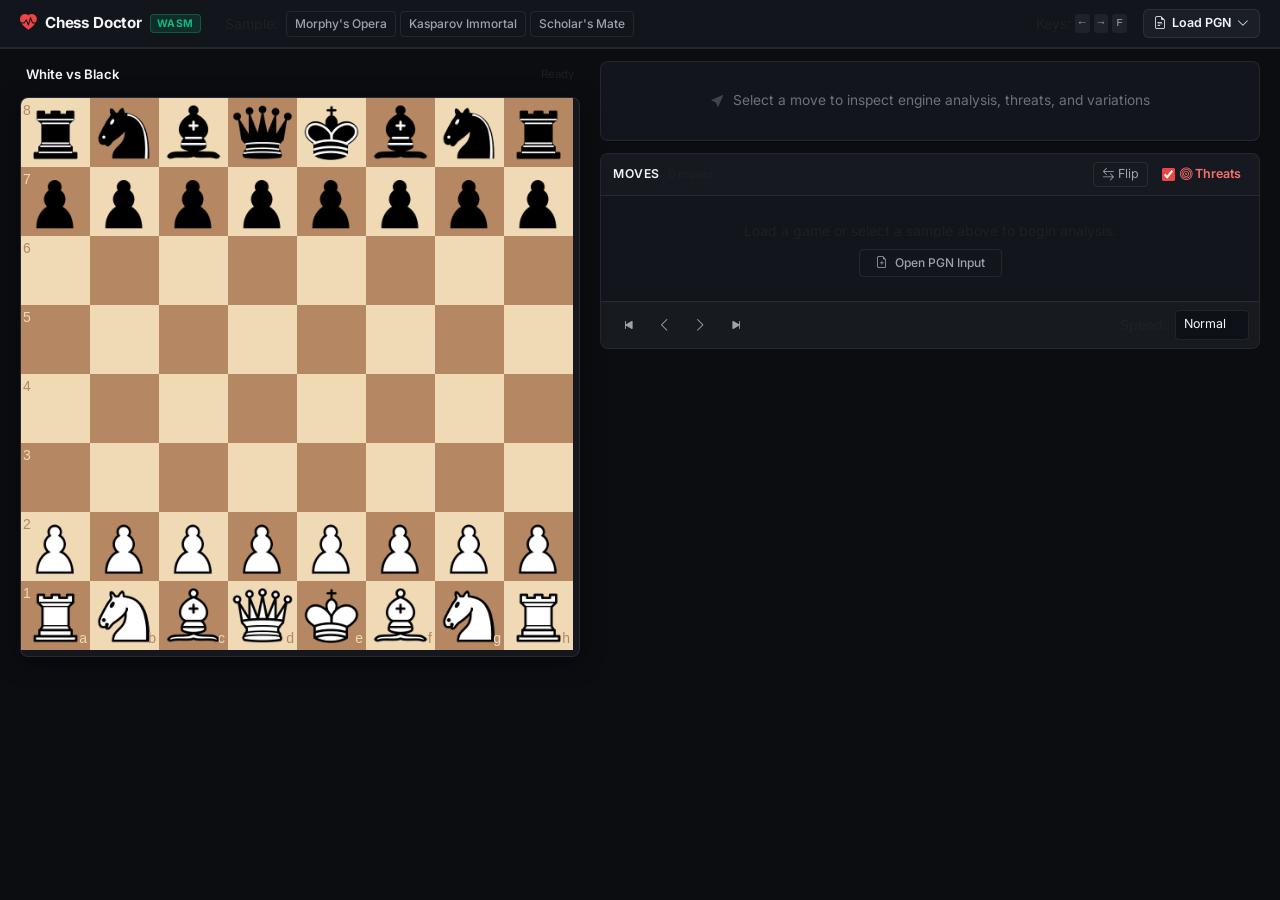
==== commit 2ac74141: "move variation bar under board, remove cyan border, and unify box borders" ====
--- a/templates/index.html
+++ b/templates/index.html
@@ -241,9 +241,8 @@
         }
 
         .board-container.variation-mode #board {
-            filter: brightness(1.28) contrast(0.92) saturate(0.85);
-            box-shadow: inset 0 0 0 3px #38bdf8, 0 0 24px rgba(56, 189, 248, 0.25);
-            transition: filter 0.25s ease, box-shadow 0.25s ease;
+            filter: brightness(1.22) contrast(0.95);
+            transition: filter 0.25s ease;
         }
 
         #board {
@@ -256,27 +255,22 @@
             border: none !important;
         }
 
-        /* Variation Floating Status Banner */
-        .variation-banner {
-            position: absolute;
-            top: 0;
-            left: 0;
-            right: 0;
-            z-index: 1005;
-            background: rgba(13, 16, 23, 0.95);
-            backdrop-filter: blur(8px);
-            border-bottom: 1px solid rgba(56, 189, 248, 0.35);
-            padding: 7px 12px;
+        /* Variation Status Bar (Under the Board) */
+        .variation-under-board {
+            background: var(--bg-surface);
+            border: 1px solid var(--border-subtle);
+            border-radius: 6px;
+            padding: 8px 12px;
             display: flex;
             align-items: center;
             justify-content: space-between;
-            box-shadow: 0 2px 10px rgba(0, 0, 0, 0.5);
-            animation: slideDown 0.2s ease-out;
-        }
-
-        @keyframes slideDown {
-            from { transform: translateY(-100%); }
-            to { transform: translateY(0); }
+            gap: 8px;
+            animation: fadeIn 0.2s ease-out;
+        }
+
+        @keyframes fadeIn {
+            from { opacity: 0; transform: translateY(-4px); }
+            to { opacity: 1; transform: translateY(0); }
         }
 
         .var-type-badge {
@@ -566,10 +560,10 @@
             line-height: 1.5;
             color: #cbd5e1;
             margin-bottom: 8px;
-            padding: 6px 10px;
+            padding: 8px 12px;
             background: rgba(255, 255, 255, 0.02);
-            border-radius: 4px;
-            border-left: 2px solid var(--accent);
+            border-radius: 6px;
+            border: 1px solid var(--border-subtle);
         }
 
         /* Variations: Full Untruncated Display */
@@ -581,11 +575,9 @@
             margin-bottom: 8px;
         }
         .variation-box.box-refutation {
-            border-left: 3px solid var(--q-blunder);
             background: rgba(239, 68, 68, 0.04);
         }
         .variation-box.box-better {
-            border-left: 3px solid var(--q-good);
             background: rgba(34, 197, 94, 0.04);
         }
 
@@ -940,21 +932,21 @@
                 </div>
 
                 <div class="board-wrapper">
-                    <!-- Variation Mode Banner (Overlay) -->
-                    <div id="variationBanner" class="variation-banner d-none">
-                        <div class="d-flex align-items-center gap-2 text-truncate me-2">
-                            <span id="variationTypeBadge" class="var-type-badge refutation">Punishing Line</span>
-                            <span id="variationStatusText" class="var-status-text text-truncate">Playing variation...</span>
-                        </div>
-                        <button type="button" id="btnReturnMainLine" class="btn-return-game" title="Return to original position (Space)">
-                            <i class="bi bi-arrow-return-left me-1"></i> Return to Game
-                        </button>
-                    </div>
-
                     <div class="board-container">
                         <div id="board"></div>
                         <svg id="arrow-svg"></svg>
                     </div>
+                </div>
+
+                <!-- Return to Game Box (shown under the board during/after alt line play) -->
+                <div id="variationBanner" class="variation-under-board d-none">
+                    <div class="d-flex align-items-center gap-2 text-truncate me-2">
+                        <span id="variationTypeBadge" class="var-type-badge refutation">Punishing Line</span>
+                        <span id="variationStatusText" class="var-status-text text-truncate">Playing variation...</span>
+                    </div>
+                    <button type="button" id="btnReturnMainLine" class="btn-return-game" title="Return to original position (Space)">
+                        <i class="bi bi-arrow-return-left me-1"></i> Return to Game
+                    </button>
                 </div>
             </div>
 
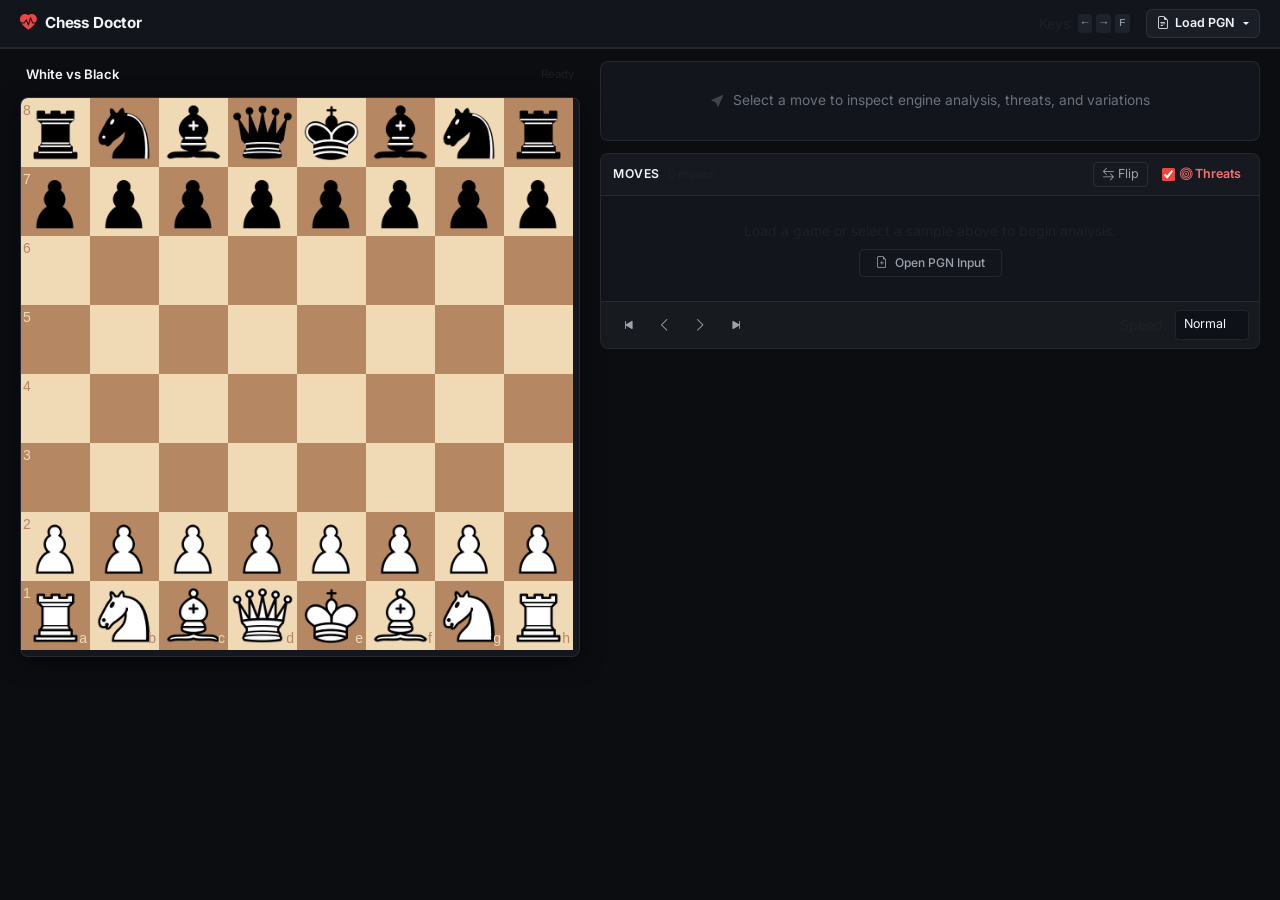
==== commit f7961c53: "move example games into load pgn dropdown and remove wasm label" ====
--- a/templates/index.html
+++ b/templates/index.html
@@ -89,15 +89,32 @@
             font-size: 1.05rem;
         }
 
-        .wasm-pill {
-            background: rgba(16, 185, 129, 0.15);
-            color: var(--accent-emerald);
-            border: 1px solid rgba(16, 185, 129, 0.3);
-            font-size: 0.65rem;
-            font-weight: 700;
-            padding: 1px 6px;
-            border-radius: 4px;
-            letter-spacing: 0.04em;
+        .pgn-dropdown-menu {
+            background: #141822;
+            border: 1px solid var(--border-medium);
+            border-radius: 8px;
+            box-shadow: 0 10px 30px rgba(0, 0, 0, 0.6);
+            min-width: 220px;
+            padding: 6px 0;
+            z-index: 1050;
+        }
+        .pgn-dropdown-menu .dropdown-item {
+            color: #e2e8f0;
+            font-size: 0.82rem;
+            padding: 7px 14px;
+            background: transparent;
+            border: none;
+            width: 100%;
+            text-align: left;
+            transition: all 0.15s;
+        }
+        .pgn-dropdown-menu .dropdown-item:hover {
+            background: rgba(56, 189, 248, 0.12);
+            color: var(--accent);
+        }
+        .pgn-dropdown-menu .dropdown-divider {
+            border-color: var(--border-subtle);
+            margin: 4px 0;
         }
 
         .chip-btn {
@@ -852,14 +869,7 @@
             <a href="#" class="brand-link">
                 <i class="bi bi-heart-pulse-fill brand-icon"></i>
                 <span>Chess Doctor</span>
-                <span class="wasm-pill">WASM</span>
             </a>
-            <div class="d-none d-md-flex align-items-center gap-1 ms-2">
-                <span class="text-muted small me-1">Sample:</span>
-                <button type="button" class="chip-btn" data-sample="opera">Morphy's Opera</button>
-                <button type="button" class="chip-btn" data-sample="kasparov">Kasparov Immortal</button>
-                <button type="button" class="chip-btn" data-sample="scholar">Scholar's Mate</button>
-            </div>
         </div>
         <div class="d-flex align-items-center gap-2">
             <div class="d-none d-lg-flex align-items-center text-muted small me-2">
@@ -868,11 +878,40 @@
                 <kbd style="background:#1e222b;color:#9ca3af;font-size:0.7rem;padding:1px 4px;border-radius:3px;" class="ms-1">→</kbd>
                 <kbd style="background:#1e222b;color:#9ca3af;font-size:0.7rem;padding:1px 4px;border-radius:3px;" class="ms-1">F</kbd>
             </div>
-            <button type="button" id="btnTogglePgn" class="btn-pgn-toggle">
-                <i class="bi bi-file-earmark-text"></i>
-                <span>Load PGN</span>
-                <i id="pgnCaret" class="bi bi-chevron-down" style="font-size: 0.75rem;"></i>
-            </button>
+            <div class="dropdown">
+                <button type="button" id="btnTogglePgn" class="btn-pgn-toggle dropdown-toggle" data-bs-toggle="dropdown" aria-expanded="false">
+                    <i class="bi bi-file-earmark-text"></i>
+                    <span>Load PGN</span>
+                </button>
+                <ul class="dropdown-menu dropdown-menu-end dropdown-menu-dark pgn-dropdown-menu">
+                    <li>
+                        <button type="button" class="dropdown-item d-flex align-items-center gap-2" id="menuItemCustomPgn">
+                            <i class="bi bi-pencil-square text-info"></i>
+                            <span>Paste Custom PGN...</span>
+                        </button>
+                    </li>
+                    <li><hr class="dropdown-divider"></li>
+                    <li><h6 class="dropdown-header text-uppercase" style="font-size:0.68rem; letter-spacing:0.06em; color:var(--text-muted);">Example Games</h6></li>
+                    <li>
+                        <button type="button" class="dropdown-item d-flex align-items-center justify-content-between" data-sample="opera">
+                            <span>Morphy's Opera</span>
+                            <span class="badge bg-secondary bg-opacity-50 text-light font-monospace" style="font-size:0.68rem;">1858</span>
+                        </button>
+                    </li>
+                    <li>
+                        <button type="button" class="dropdown-item d-flex align-items-center justify-content-between" data-sample="kasparov">
+                            <span>Kasparov Immortal</span>
+                            <span class="badge bg-secondary bg-opacity-50 text-light font-monospace" style="font-size:0.68rem;">1999</span>
+                        </button>
+                    </li>
+                    <li>
+                        <button type="button" class="dropdown-item d-flex align-items-center justify-content-between" data-sample="scholar">
+                            <span>Scholar's Mate</span>
+                            <span class="badge bg-secondary bg-opacity-50 text-light font-monospace" style="font-size:0.68rem;">Demo</span>
+                        </button>
+                    </li>
+                </ul>
+            </div>
         </div>
     </header>
 
@@ -880,12 +919,12 @@
     <div id="pgnDrawer" class="pgn-drawer">
         <div class="pgn-drawer-inner">
             <div class="d-flex align-items-center justify-content-between mb-1 flex-wrap gap-2">
-                <div class="d-flex align-items-center gap-2">
+                <div class="d-flex align-items-center gap-2 flex-wrap">
                     <span class="small fw-semibold text-light">Paste PGN Notation</span>
-                    <div class="d-flex d-md-none gap-1">
-                        <button type="button" class="chip-btn" data-sample="opera">Opera</button>
-                        <button type="button" class="chip-btn" data-sample="kasparov">Kasparov</button>
-                    </div>
+                    <span class="text-muted small ms-2">Examples:</span>
+                    <button type="button" class="chip-btn" data-sample="opera">Morphy's Opera</button>
+                    <button type="button" class="chip-btn" data-sample="kasparov">Kasparov</button>
+                    <button type="button" class="chip-btn" data-sample="scholar">Scholar's Mate</button>
                 </div>
                 <div class="d-flex align-items-center gap-2">
                     <label for="analysisDepth" class="small text-muted mb-0">Depth:</label>
@@ -1050,7 +1089,6 @@
             const btnTogglePgn = document.getElementById('btnTogglePgn');
             const btnCloseDrawer = document.getElementById('btnCloseDrawer');
             const pgnDrawer = document.getElementById('pgnDrawer');
-            const pgnCaret = document.getElementById('pgnCaret');
             const analysisProgressContainer = document.getElementById('analysisProgressContainer');
             const progressBar = document.getElementById('progressBar');
             const progressText = document.getElementById('progressText');
@@ -1093,14 +1131,20 @@
                 const shouldOpen = (open !== undefined) ? open : !pgnDrawer.classList.contains('open');
                 if (shouldOpen) {
                     pgnDrawer.classList.add('open');
-                    if (pgnCaret) pgnCaret.className = 'bi bi-chevron-up';
                 } else {
                     pgnDrawer.classList.remove('open');
-                    if (pgnCaret) pgnCaret.className = 'bi bi-chevron-down';
-                }
-            }
-
-            if (btnTogglePgn) btnTogglePgn.addEventListener('click', () => toggleDrawer());
+                }
+            }
+
+            const menuItemCustomPgn = document.getElementById('menuItemCustomPgn');
+            if (menuItemCustomPgn) {
+                menuItemCustomPgn.addEventListener('click', function(e) {
+                    e.preventDefault();
+                    toggleDrawer(true);
+                    setTimeout(() => pgnInput.focus(), 150);
+                });
+            }
+
             if (btnCloseDrawer) btnCloseDrawer.addEventListener('click', () => toggleDrawer(false));
 
             // Sample Games Presets
@@ -1130,12 +1174,13 @@
             };
 
             document.querySelectorAll('[data-sample]').forEach(btn => {
-                btn.addEventListener('click', function() {
+                btn.addEventListener('click', function(e) {
+                    e.preventDefault();
                     const key = this.dataset.sample;
                     if (sampleGames[key]) {
                         pgnInput.value = sampleGames[key];
-                        toggleDrawer(true);
-                        pgnInput.focus();
+                        toggleDrawer(false);
+                        analyzeGame();
                     }
                 });
             });
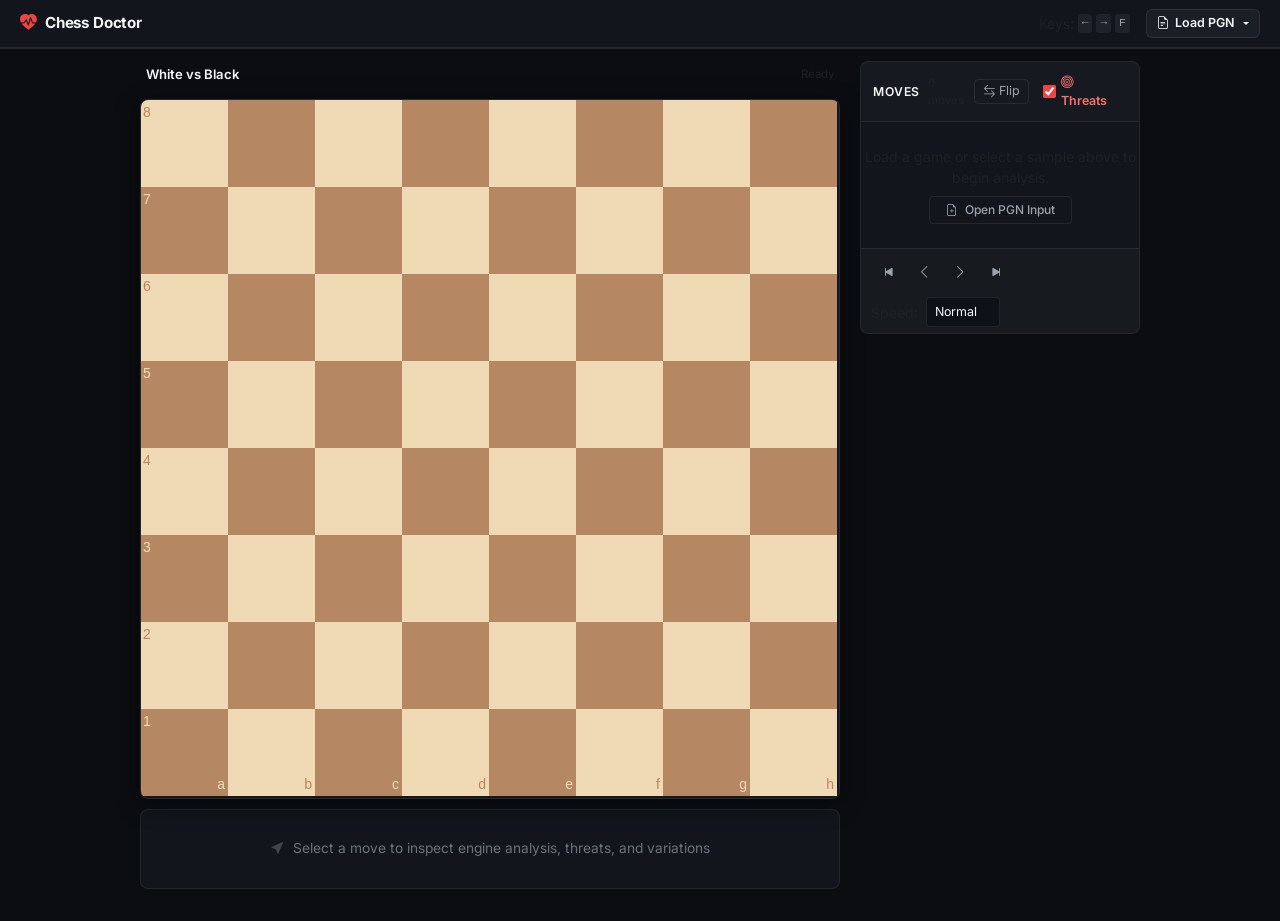
==== commit ddc37a6a: "move explanation under chessboard and compact move list width" ====
--- a/templates/index.html
+++ b/templates/index.html
@@ -205,25 +205,25 @@
 
         /* Studio Main Layout */
         .studio-container {
-            max-width: 1380px;
+            max-width: 1040px;
             margin: 0 auto;
             padding: 12px 1.25rem 2rem 1.25rem;
         }
 
         .studio-grid {
             display: grid;
-            grid-template-columns: minmax(360px, 560px) 1fr;
+            grid-template-columns: minmax(0, 1fr) 280px;
             gap: 1.25rem;
             align-items: start;
         }
 
-        /* Left Column: Board Studio */
+        /* Left Column: Board Studio & Move Explanation */
         .board-column {
             display: flex;
             flex-direction: column;
-            gap: 8px;
+            gap: 10px;
             width: 100%;
-            max-width: 560px;
+            max-width: 100%;
         }
 
         .game-info-strip {
@@ -385,11 +385,20 @@
         .annotation-mistake::before { background-color: var(--q-mistake); }
         .annotation-inaccuracy::before { background-color: var(--q-inaccuracy); color: #111; }
 
-        /* Right Column: Unified Analysis Studio */
+        /* Right Column: Move Notation Studio */
         .studio-panel {
             display: flex;
             flex-direction: column;
             gap: 12px;
+            width: 280px;
+            min-width: 0;
+        }
+
+        @media (min-width: 992px) {
+            .studio-panel {
+                position: sticky;
+                top: 56px;
+            }
         }
 
         /* Move Diagnosis Card */
@@ -695,7 +704,7 @@
         }
 
         .analysis-container {
-            max-height: 380px;
+            max-height: min(550px, calc(100vh - 180px));
             overflow-y: auto;
             -webkit-overflow-scrolling: touch;
         }
@@ -713,30 +722,32 @@
 
         .move-pair {
             display: grid;
-            grid-template-columns: 42px 1fr 1fr;
+            grid-template-columns: 36px 1fr 1fr;
             align-items: center;
             font-family: 'JetBrains Mono', monospace;
-            font-size: 0.86rem;
+            font-size: 0.84rem;
             border-bottom: 1px solid rgba(255, 255, 255, 0.025);
-            padding: 1px 4px;
+            padding: 1px 3px;
         }
 
         .move-number {
             color: var(--text-muted);
             font-size: 0.78rem;
-            padding-left: 6px;
+            padding-left: 4px;
         }
 
         .white-move, .black-move {
-            padding: 5px 8px;
+            padding: 4px 6px;
             border-radius: 4px;
             cursor: pointer;
             display: flex;
             align-items: center;
-            gap: 6px;
+            gap: 5px;
             color: var(--text-secondary);
             transition: all 0.12s;
             user-select: none;
+            font-size: 0.82rem;
+            min-width: 0;
         }
 
         .white-move:hover, .black-move:hover {
@@ -847,10 +858,17 @@
             .studio-grid {
                 display: flex;
                 flex-direction: column;
-                gap: 10px;
+                gap: 12px;
             }
             .board-column {
                 max-width: 100%;
+            }
+            .studio-panel {
+                width: 100%;
+                position: static;
+            }
+            .analysis-container {
+                max-height: 280px;
             }
             .sheet-toolbar .btn-tool {
                 min-height: 42px;
@@ -963,7 +981,7 @@
         </div>
 
         <div class="studio-grid">
-            <!-- Left Column: Board Studio -->
+            <!-- Left Column: Board Studio & Move Explanation -->
             <div class="board-column">
                 <div class="game-info-strip" id="gameInfo">
                     <span class="game-info-players">White vs Black</span>
@@ -987,18 +1005,18 @@
                         <i class="bi bi-arrow-return-left me-1"></i> Return to Game
                     </button>
                 </div>
-            </div>
-
-            <!-- Right Column: Studio Panel -->
-            <div class="studio-panel">
-                <!-- Move Diagnosis Card -->
+
+                <!-- Move Diagnosis Card (Positioned beneath the chessboard) -->
                 <div class="diagnosis-card" id="moveExplanation">
                     <div class="diagnosis-empty">
                         <i class="bi bi-cursor-fill opacity-50"></i>
                         <span>Select a move to inspect engine analysis, threats, and variations</span>
                     </div>
                 </div>
-
+            </div>
+
+            <!-- Right Column: Move Notation Studio -->
+            <div class="studio-panel">
                 <!-- Move Notation Sheet with Integrated Move Navigation Toolbar -->
                 <div class="sheet-card">
                     <div class="sheet-header">
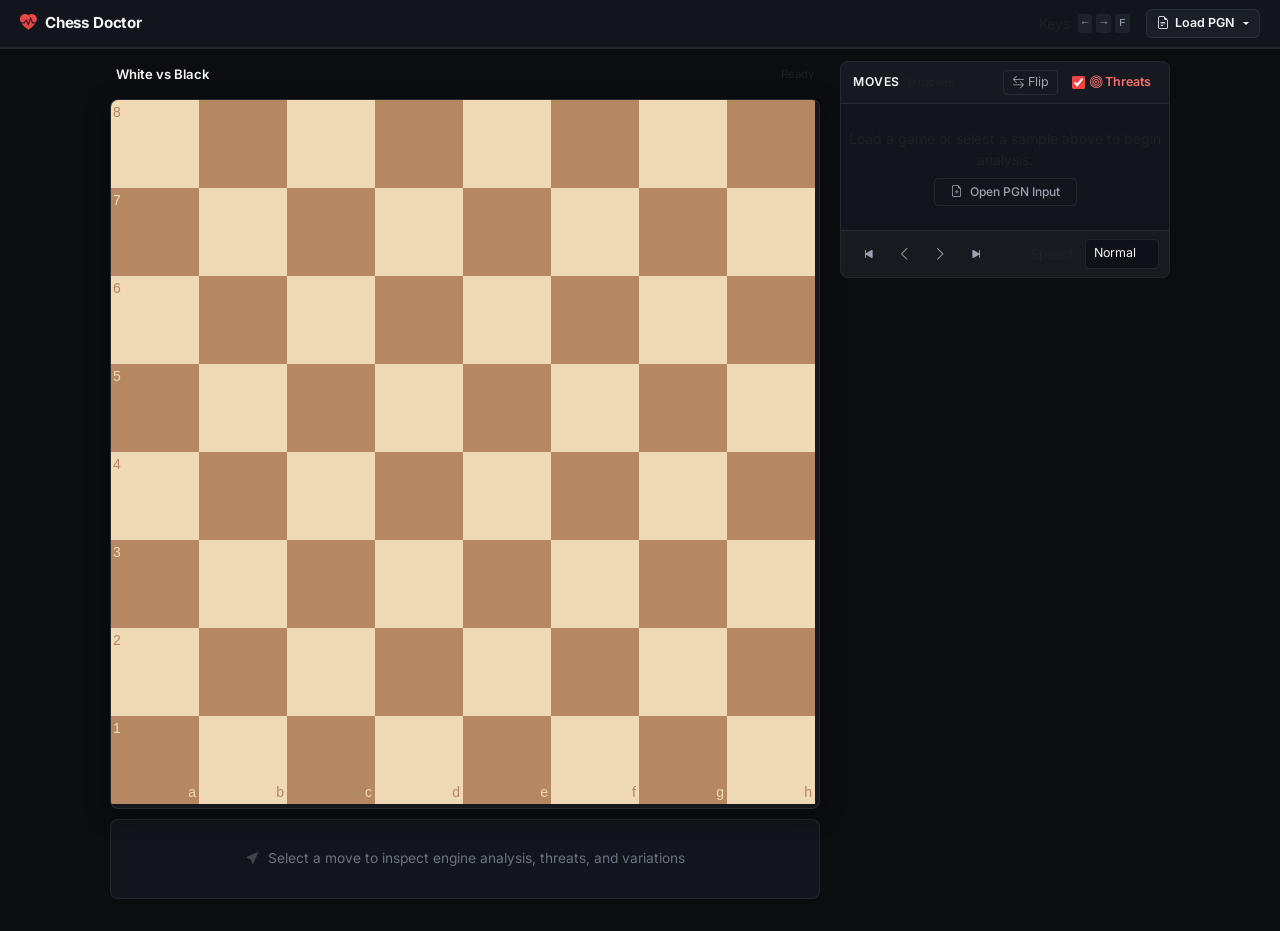
==== commit 6ee34401: "expand desktop move list to 330px and place mobile navigation under chessboard" ====
--- a/templates/index.html
+++ b/templates/index.html
@@ -205,14 +205,14 @@
 
         /* Studio Main Layout */
         .studio-container {
-            max-width: 1040px;
+            max-width: 1100px;
             margin: 0 auto;
             padding: 12px 1.25rem 2rem 1.25rem;
         }
 
         .studio-grid {
             display: grid;
-            grid-template-columns: minmax(0, 1fr) 280px;
+            grid-template-columns: minmax(0, 1fr) 330px;
             gap: 1.25rem;
             align-items: start;
         }
@@ -390,8 +390,8 @@
             display: flex;
             flex-direction: column;
             gap: 12px;
-            width: 280px;
-            min-width: 0;
+            width: 330px;
+            min-width: 320px;
         }
 
         @media (min-width: 992px) {
@@ -722,31 +722,31 @@
 
         .move-pair {
             display: grid;
-            grid-template-columns: 36px 1fr 1fr;
+            grid-template-columns: 38px 1fr 1fr;
             align-items: center;
             font-family: 'JetBrains Mono', monospace;
-            font-size: 0.84rem;
+            font-size: 0.85rem;
             border-bottom: 1px solid rgba(255, 255, 255, 0.025);
-            padding: 1px 3px;
+            padding: 2px 4px;
         }
 
         .move-number {
             color: var(--text-muted);
-            font-size: 0.78rem;
+            font-size: 0.8rem;
             padding-left: 4px;
         }
 
         .white-move, .black-move {
-            padding: 4px 6px;
+            padding: 4px 8px;
             border-radius: 4px;
             cursor: pointer;
             display: flex;
             align-items: center;
-            gap: 5px;
+            gap: 6px;
             color: var(--text-secondary);
             transition: all 0.12s;
             user-select: none;
-            font-size: 0.82rem;
+            font-size: 0.84rem;
             min-width: 0;
         }
 
@@ -865,14 +865,22 @@
             }
             .studio-panel {
                 width: 100%;
+                min-width: 0;
                 position: static;
+            }
+            .board-column .sheet-toolbar {
+                background: var(--bg-surface);
+                border: 1px solid var(--border-subtle);
+                border-radius: 8px;
+                padding: 6px 12px;
             }
             .analysis-container {
                 max-height: 280px;
             }
             .sheet-toolbar .btn-tool {
                 min-height: 42px;
-                min-width: 42px;
+                min-width: 46px;
+                font-size: 1.05rem;
             }
             .white-move, .black-move {
                 padding: 8px 10px;
@@ -1133,10 +1141,38 @@
                     arrowSvg.setAttribute('height', boardRect.width);
                 }
             }
+            function adaptToolbarPosition() {
+                const toolbar = document.getElementById('boardToolbar');
+                const boardCol = document.querySelector('.board-column');
+                const sheetCard = document.querySelector('.sheet-card');
+                const variationBanner = document.getElementById('variationBanner');
+                const boardWrapper = document.querySelector('.board-wrapper');
+                if (!toolbar || !boardCol || !sheetCard) return;
+
+                const isMobile = window.innerWidth < 992;
+                if (isMobile) {
+                    // Mobile: place right under the chessboard (after board-wrapper, before variationBanner)
+                    if (toolbar.parentElement !== boardCol) {
+                        if (variationBanner && variationBanner.parentElement === boardCol) {
+                            boardCol.insertBefore(toolbar, variationBanner);
+                        } else if (boardWrapper && boardWrapper.parentElement === boardCol) {
+                            boardCol.insertBefore(toolbar, boardWrapper.nextSibling);
+                        }
+                    }
+                } else {
+                    // Desktop: dock at the bottom of the move notation sheet card
+                    if (toolbar.parentElement !== sheetCard) {
+                        sheetCard.appendChild(toolbar);
+                    }
+                }
+            }
+            adaptToolbarPosition();
+
             setTimeout(updateSvgDimensions, 100);
             window.addEventListener('resize', function() {
                 if (board && board.resize) board.resize();
                 updateSvgDimensions();
+                adaptToolbarPosition();
                 if (currentMoveIndex >= 0 && !isPlayingVariation && !isInVariationMode) {
                     drawMoveArrows(currentMoveIndex);
                 }
